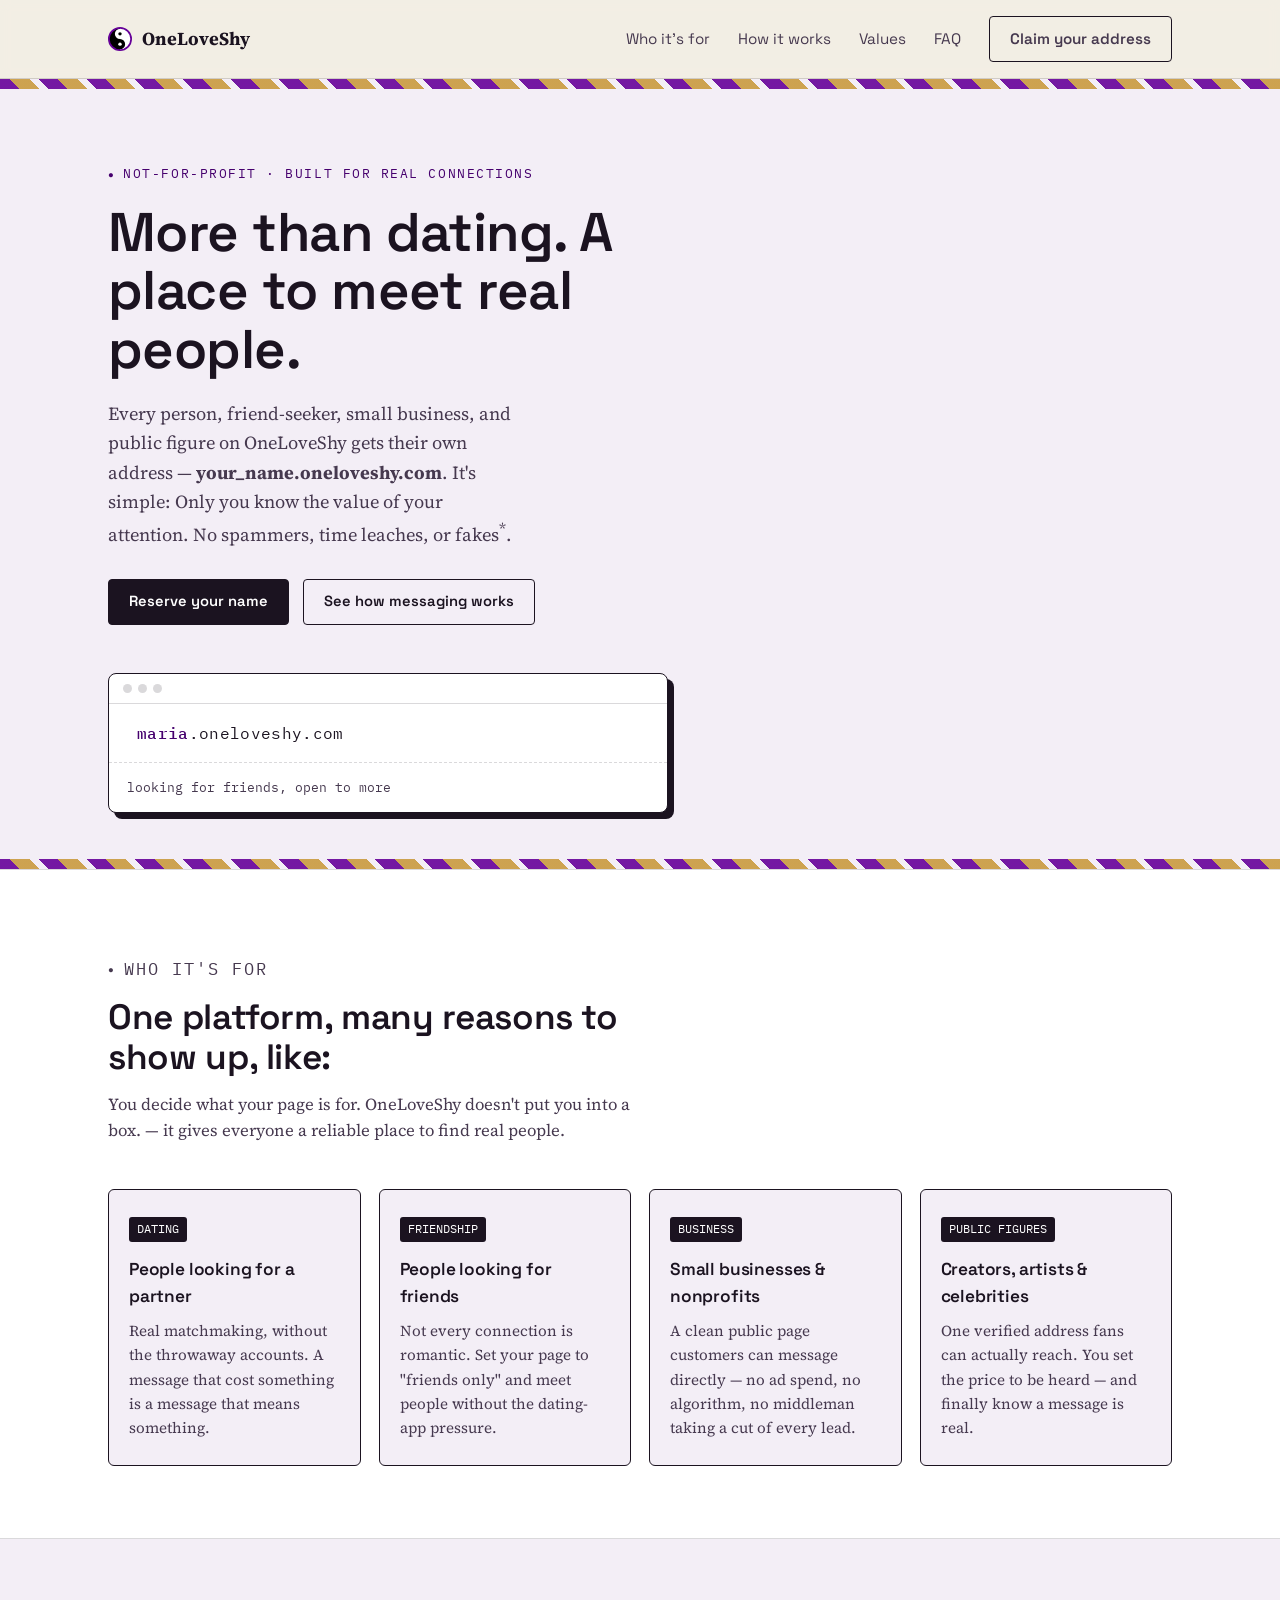
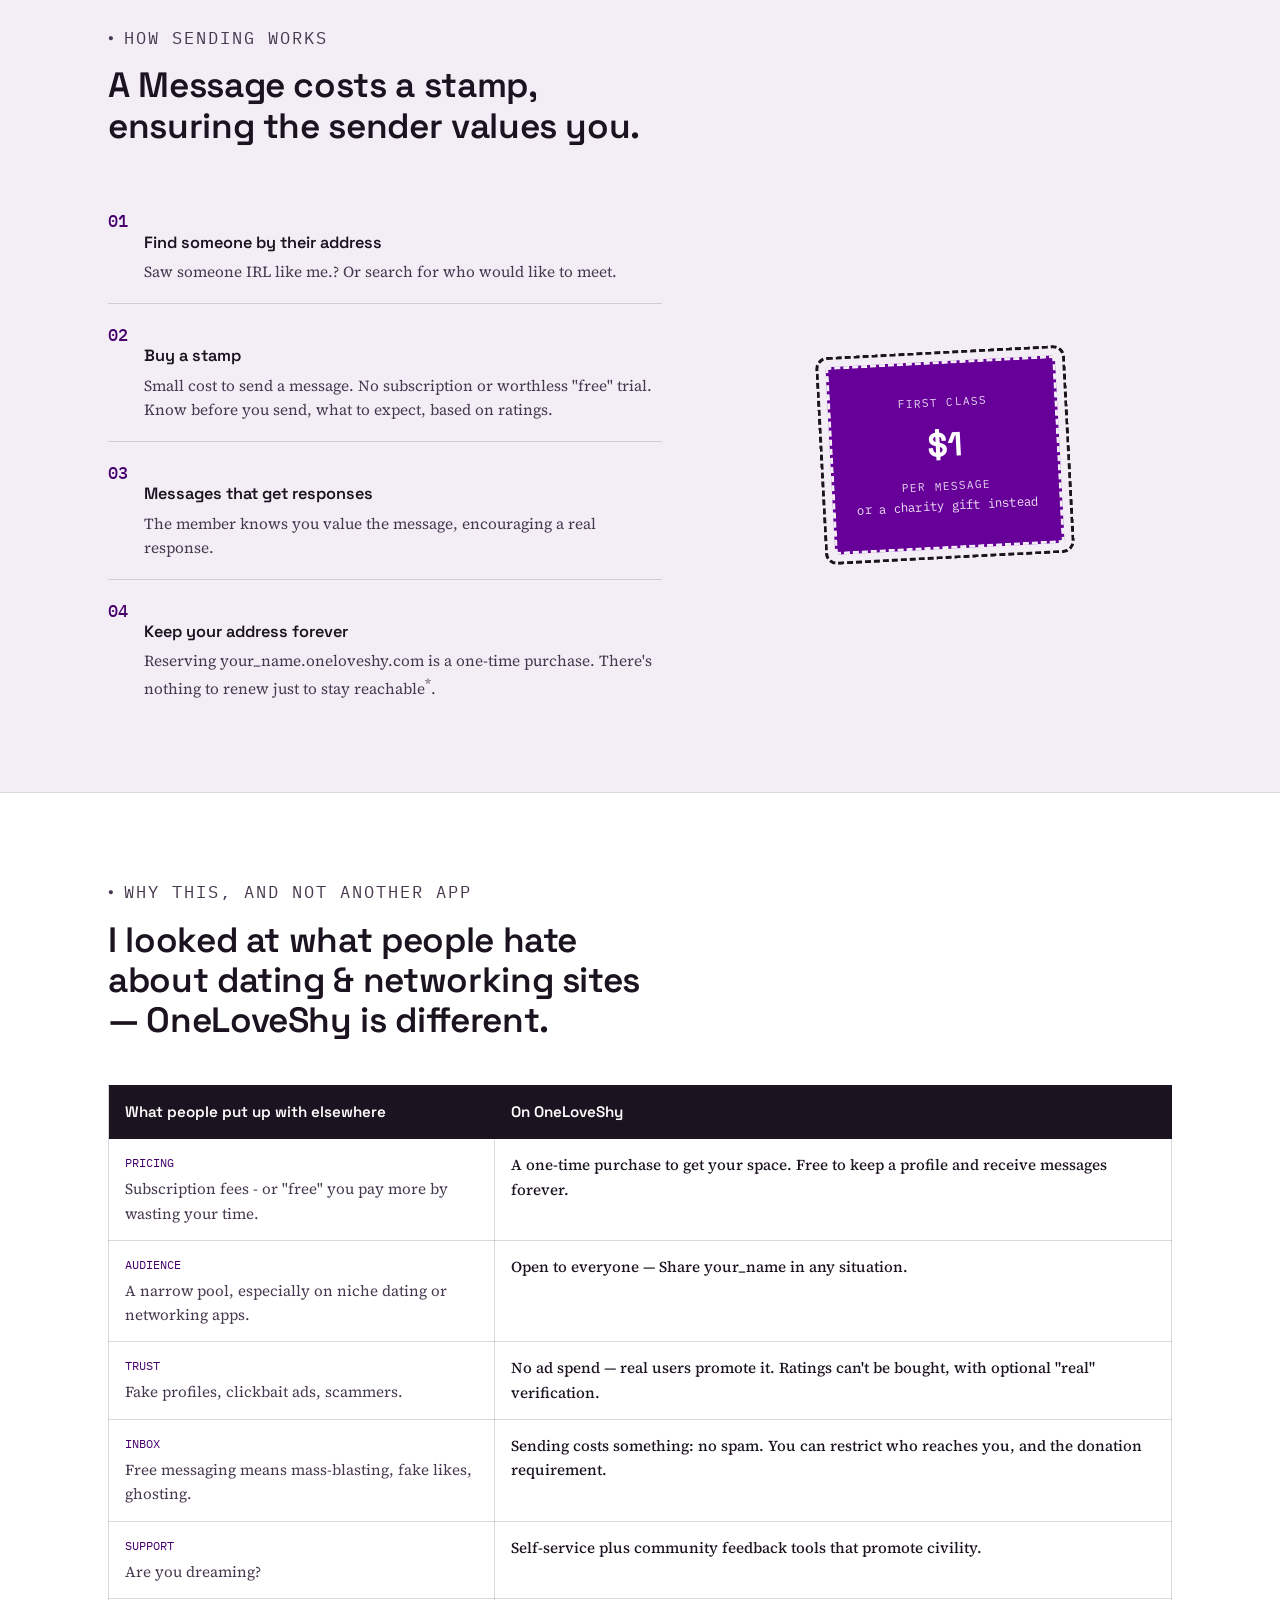
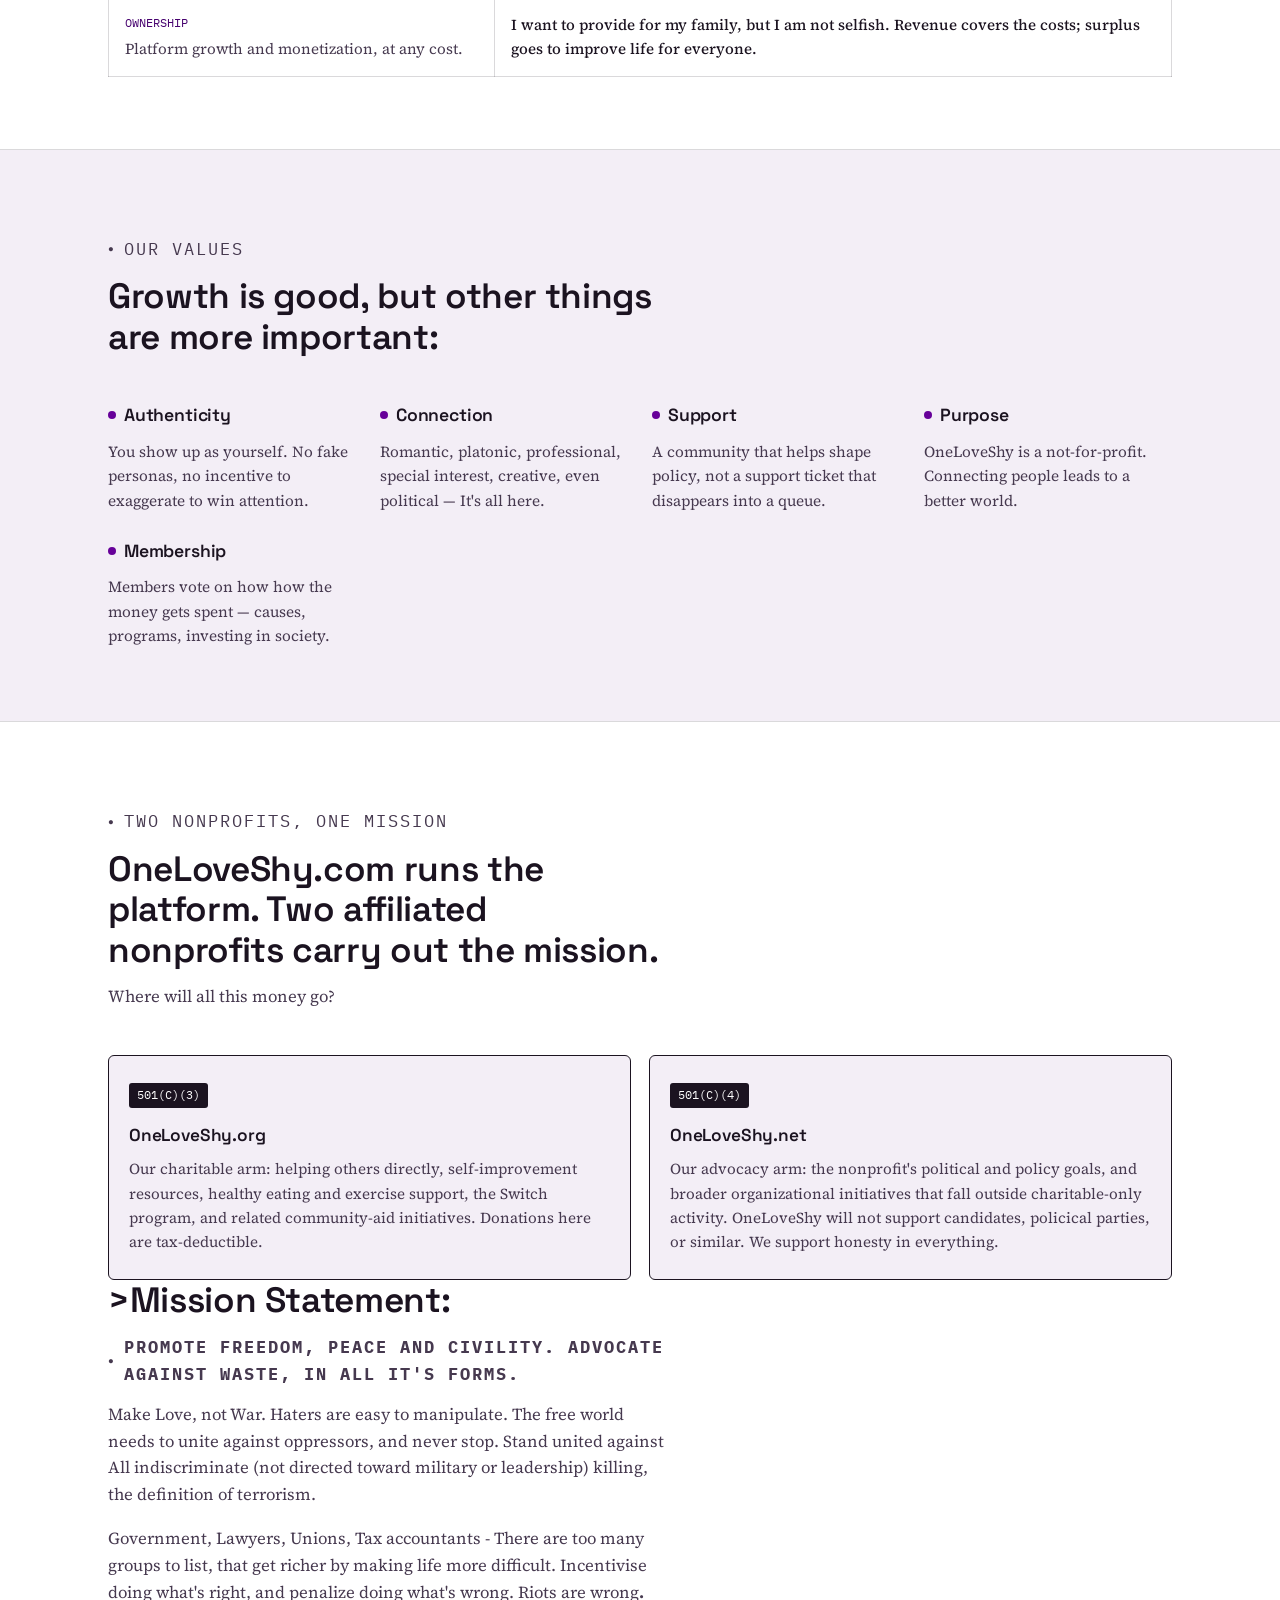
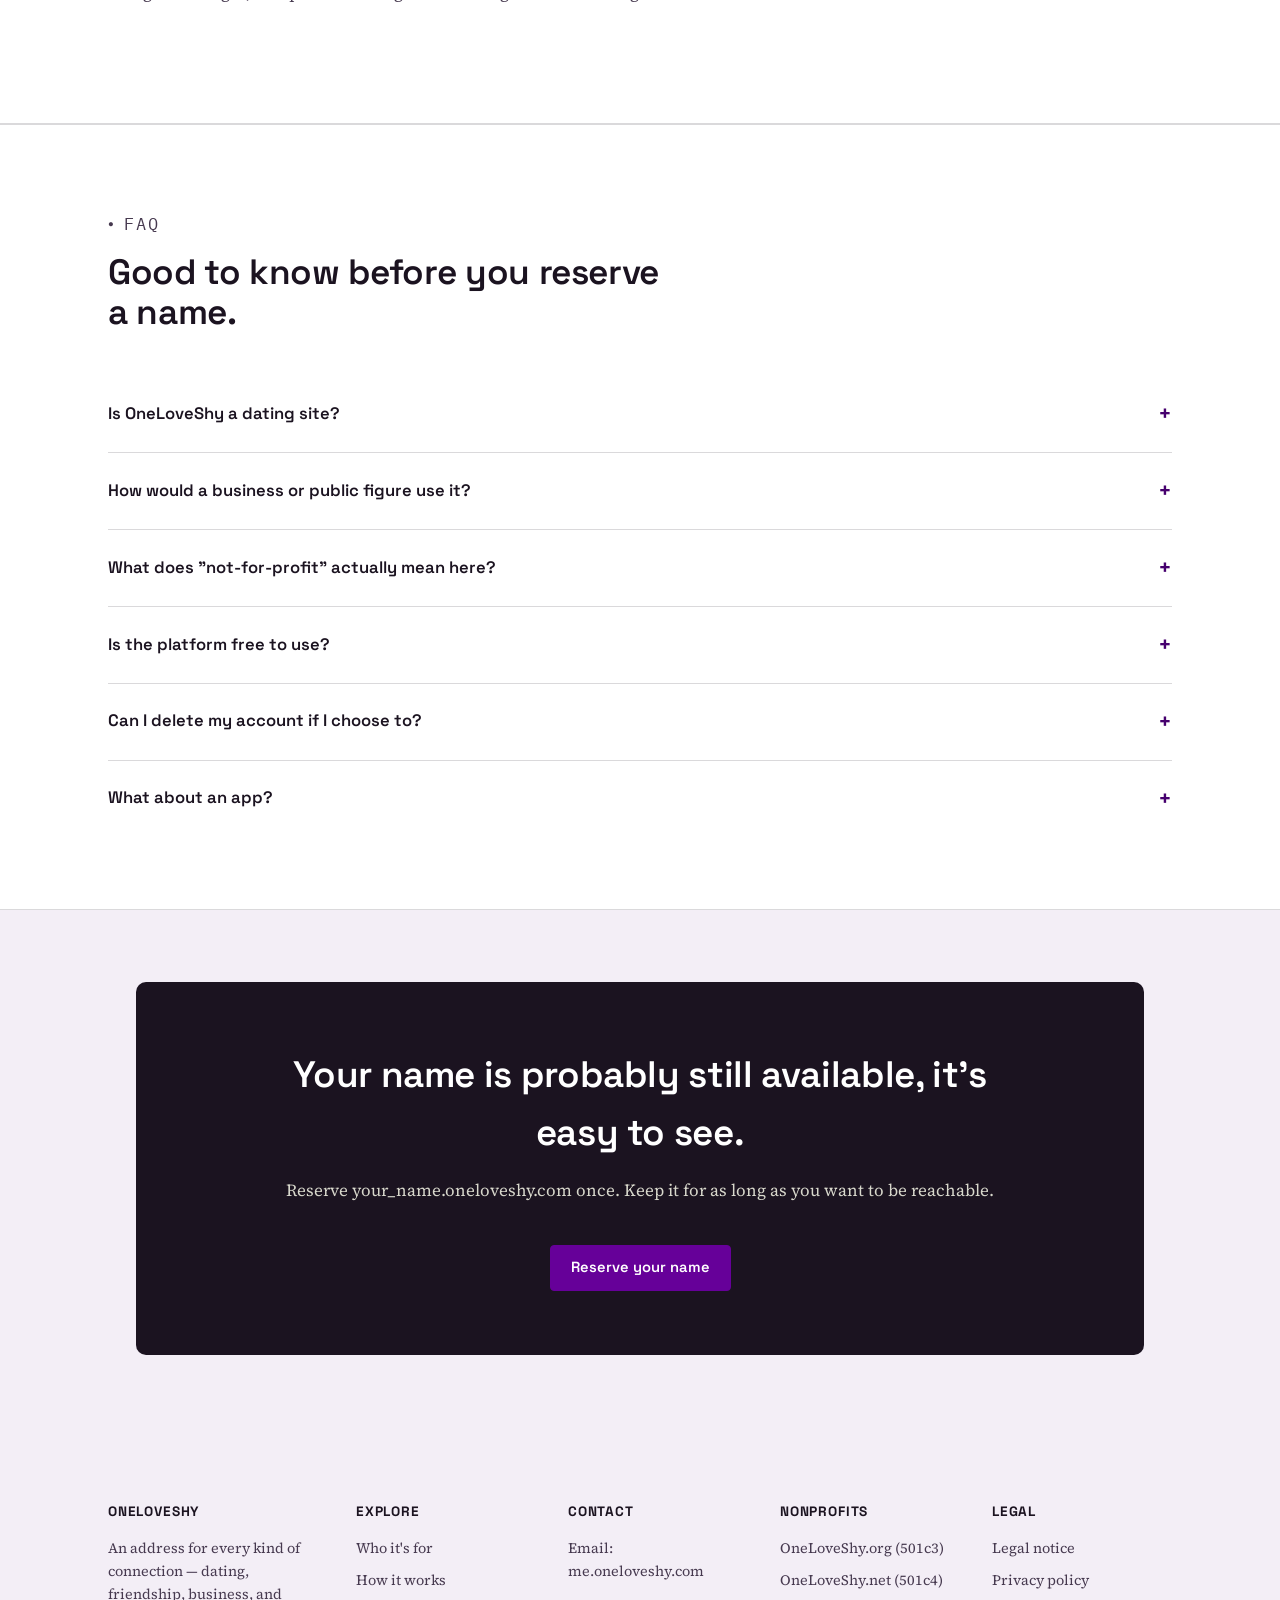
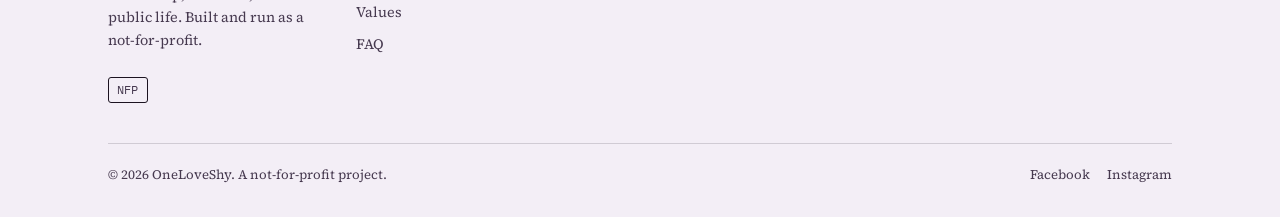
==== index.html @ dc82658c "Revise content for improved clarity and engagement Updated text for clarity and consistency in messa" ====
<!DOCTYPE html>
<html lang="en">

<head>
  <meta charset="UTF-8">
  <title>OneLoveShy — Everyone has an address. Yours is yours.</title>
  <meta name="viewport" content="width=device-width, initial-scale=1">
  <meta name="description"
    content="OneLoveShy gives every person, friend-seeker, small business, and public figure their own address — your_name.oneloveshy.com — and a no-spam, pay-to-message way to be reached. A not-for-profit built for real connection.">
  <link rel="icon" type="image/svg+xml" href="favicon.svg">
  <link rel="preconnect" href="https://fonts.googleapis.com">
  <link rel="preconnect" href="https://fonts.gstatic.com" crossorigin>
  <link
    href="https://fonts.googleapis.com/css2?family=Space+Grotesk:wght@400;500;600;700&family=Source+Serif+4:opsz,wght@8..60,400;8..60,500;8..60,600&family=IBM+Plex+Mono:wght@400;500&display=swap"
    rel="stylesheet">
  <style>
    :root {
      --ink: #1B1320;
      --ink-soft: #46394F;
      --paper: #F3EEF6;
      --paper-deep: #E6DCEF;
      --stamp: #609;
      --stamp-deep: #46006E;
      --seal: #C99A3E;
      --line: rgba(27, 19, 32, 0.16);
      --white: #FFFFFF;
      --radius: 4px;
      --max: 1120px;
    }

    * {
      box-sizing: border-box;
    }

    html {
      scroll-behavior: smooth;
    }

    @media (prefers-reduced-motion: reduce) {
      html {
        scroll-behavior: auto;
      }

      * {
        animation-duration: 0.001ms !important;
        transition-duration: 0.001ms !important;
      }
    }

    body {
      margin: 0;
      background: var(--paper);
      color: var(--ink);
      font-family: 'Source Serif 4', Georgia, serif;
      font-size: 17px;
      line-height: 1.6;
    }

    h1,
    h2,
    h3,
    .display {
      font-family: 'Space Grotesk', Arial, sans-serif;
      font-weight: 600;
      letter-spacing: -0.01em;
      margin: 0;
      color: var(--ink);
    }

    .mono {
      font-family: 'IBM Plex Mono', monospace;
      letter-spacing: 0.02em;
    }

    a {
      color: inherit;
      text-decoration: none;
    }

    .wrap {
      max-width: var(--max);
      margin: 0 auto;
      padding: 0 28px;
    }

    img,
    svg {
      display: block;
      max-width: 100%;
    }

    /* skip link */
    .skip {
      position: absolute;
      left: -999px;
      top: 0;
      background: var(--ink);
      color: var(--white);
      padding: 10px 16px;
      z-index: 200;
    }

    .skip:focus {
      left: 12px;
      top: 12px;
    }

    :focus-visible {
      outline: 3px solid var(--stamp);
      outline-offset: 2px;
    }

    /* ===== HEADER ===== */
    header.site {
      position: sticky;
      top: 0;
      z-index: 100;
      background: rgba(242, 238, 226, 0.92);
      backdrop-filter: blur(6px);
      border-bottom: 1px solid var(--line);
    }

    .nav {
      display: flex;
      align-items: center;
      justify-content: space-between;
      padding: 16px 28px;
    }

    .brand {
      display: flex;
      align-items: center;
      gap: 10px;
    }

    .brand .mark {
      width: 24px;
      height: 24px;
      flex-shrink: 0;
      display: block;
    }

    .brand-name {
      font-size: 1.15rem;
      font-weight: 700;
    }

    nav.links {
      display: flex;
      gap: 28px;
      align-items: center;
    }

    nav.links a {
      font-size: 0.95rem;
      font-family: 'Space Grotesk', sans-serif;
      color: var(--ink-soft);
    }

    nav.links a:hover {
      color: var(--stamp);
    }

    .btn {
      font-family: 'Space Grotesk', sans-serif;
      font-weight: 600;
      font-size: 0.92rem;
      padding: 10px 20px;
      border-radius: var(--radius);
      border: 1.5px solid var(--ink);
      display: inline-block;
      cursor: pointer;
      transition: transform .15s ease, background .15s ease, color .15s ease;
    }

    .btn-primary {
      background: var(--ink);
      color: var(--white);
    }

    .btn-primary:hover {
      background: var(--stamp);
      border-color: var(--stamp);
      transform: translateY(-1px);
    }

    .btn-ghost {
      background: transparent;
      color: var(--ink);
    }

    .btn-ghost:hover {
      background: var(--ink);
      color: var(--white);
    }

    .navtoggle {
      display: none;
      background: none;
      border: none;
      font-size: 1.6rem;
      cursor: pointer;
      color: var(--ink);
    }

    @media (max-width:780px) {
      nav.links {
        position: fixed;
        inset: 64px 0 0 0;
        background: var(--paper);
        flex-direction: column;
        align-items: flex-start;
        padding: 28px;
        transform: translateX(100%);
        transition: transform .25s ease;
        gap: 20px;
        border-top: 1px solid var(--line);
      }

      nav.links.open {
        transform: translateX(0%);
      }

      .navtoggle {
        display: block;
      }
    }

    /* ===== HERO ===== */
    .hero {
      padding: 72px 0 56px;
      position: relative;
      overflow: hidden;
    }

    .stripe {
      position: absolute;
      left: 0;
      right: 0;
      height: 10px;
      background: repeating-linear-gradient(45deg, var(--stamp) 0 14px, var(--seal) 14px 28px, var(--paper) 28px 34px);
      opacity: 0.9;
    }

    .stripe.top {
      top: 0;
    }

    .eyebrow {
      font-family: 'IBM Plex Mono', monospace;
      font-size: 0.8rem;
      text-transform: uppercase;
      letter-spacing: 0.12em;
      color: var(--stamp-deep);
      margin-bottom: 18px;
      display: flex;
      align-items: center;
      gap: 8px;
    }

    .eyebrow::before {
      content: "●";
      font-size: 0.6rem;
    }

    .hero h1 {
      font-size: clamp(2.1rem, 4.6vw, 3.4rem);
      line-height: 1.08;
      max-width: 18ch;
    }

    .hero .lede {
      margin-top: 20px;
      font-size: 1.15rem;
      max-width: 46ch;
      color: var(--ink-soft);
    }

    .hero .cta-row {
      margin-top: 30px;
      display: flex;
      gap: 14px;
      flex-wrap: wrap;
    }

    .address-mock {
      margin-top: 48px;
      background: var(--white);
      border: 1.5px solid var(--ink);
      border-radius: 8px;
      max-width: 560px;
      box-shadow: 6px 6px 0 var(--ink);
    }

    .address-bar-top {
      display: flex;
      gap: 6px;
      padding: 10px 14px;
      border-bottom: 1px solid var(--line);
    }

    .address-bar-top span {
      width: 9px;
      height: 9px;
      border-radius: 50%;
      background: var(--line);
    }

    .address-bar {
      display: flex;
      align-items: center;
      gap: 10px;
      padding: 16px 18px;
    }

    .address-bar .lock {
      color: var(--ink-soft);
      font-size: 0.9rem;
    }

    #address-text {
      font-family: 'IBM Plex Mono', monospace;
      font-size: 1.02rem;
      color: var(--ink);
    }

    #address-text .who {
      color: var(--stamp-deep);
      font-weight: 500;
    }

    .address-tag {
      padding: 14px 18px;
      border-top: 1px dashed var(--line);
      font-family: 'IBM Plex Mono', monospace;
      font-size: 0.82rem;
      color: var(--ink-soft);
    }

    /* ===== SECTION shells ===== */
    section {
      padding: 72px 0;
    }

    .section-head {
      max-width: 62ch;
      margin-bottom: 44px;
    }

    .section-head .eyebrow {
      margin-bottom: 14px;
    }

    .section-head h2 {
      font-size: clamp(1.6rem, 3vw, 2.2rem);
      line-height: 1.15;
    }

    .section-head p {
      margin-top: 14px;
      color: var(--ink-soft);
      font-size: 1.05rem;
    }

    .alt {
      background: var(--white);
      border-top: 1px solid var(--line);
      border-bottom: 1px solid var(--line);
    }

    /* ===== AUDIENCE CARDS ===== */
    .audience-grid {
      display: grid;
      grid-template-columns: repeat(4, 1fr);
      gap: 18px;
    }

    @media (max-width:980px) {
      .audience-grid {
        grid-template-columns: repeat(2, 1fr);
      }
    }

    @media (max-width:560px) {
      .audience-grid {
        grid-template-columns: 1fr;
      }
    }

    .acard {
      background: var(--paper);
      border: 1.5px solid var(--ink);
      border-radius: 6px;
      padding: 24px 20px;
      position: relative;
    }

    .acard .tag {
      font-family: 'IBM Plex Mono', monospace;
      font-size: 0.72rem;
      text-transform: uppercase;
      color: var(--white);
      background: var(--ink);
      display: inline-block;
      padding: 3px 8px;
      border-radius: 3px;
      margin-bottom: 14px;
    }

    .acard h3 {
      font-size: 1.08rem;
      margin-bottom: 8px;
    }

    .acard p {
      font-size: 0.95rem;
      color: var(--ink-soft);
      margin: 0;
    }

    /* ===== HOW IT WORKS / STAMP ===== */
    .how-grid {
      display: grid;
      grid-template-columns: 1.1fr 0.9fr;
      gap: 56px;
      align-items: center;
    }

    @media (max-width:880px) {
      .how-grid {
        grid-template-columns: 1fr;
      }
    }

    .steps {
      list-style: none;
      margin: 0;
      padding: 0;
    }

    .steps li {
      display: flex;
      gap: 16px;
      padding: 18px 0;
      border-top: 1px solid var(--line);
    }

    .steps li:first-child {
      border-top: none;
    }

    .steps .num {
      font-family: 'IBM Plex Mono', monospace;
      color: var(--stamp-deep);
      font-weight: 500;
      flex-shrink: 0;
      width: 2ch;
    }

    .steps h4 {
      font-family: 'Space Grotesk', sans-serif;
      font-weight: 600;
      font-size: 1.02rem;
      margin-bottom: 4px;
    }

    .steps p {
      margin: 0;
      color: var(--ink-soft);
      font-size: 0.96rem;
    }

    .stamp-display {
      display: flex;
      justify-content: center;
    }

    .stamp {
      width: 230px;
      padding: 30px 18px;
      background: var(--stamp);
      color: var(--white);
      text-align: center;
      border: 3px dashed var(--paper);
      outline: 3px dashed var(--ink);
      outline-offset: 7px;
      border-radius: 2px;
      transform: rotate(-3deg);
    }

    .stamp .small {
      font-family: 'IBM Plex Mono', monospace;
      font-size: 0.7rem;
      letter-spacing: 0.1em;
      text-transform: uppercase;
      opacity: 0.85;
    }

    .stamp .price {
      font-family: 'Space Grotesk', sans-serif;
      font-size: 2.1rem;
      font-weight: 700;
      margin: 6px 0;
    }

    .stamp .note {
      font-size: 0.78rem;
      opacity: 0.9;
    }

    /* ===== COMPARISON TABLE ===== */
    table.compare {
      width: 100%;
      border-collapse: collapse;
      margin-top: 8px;
      font-size: 0.95rem;
    }

    table.compare th,
    table.compare td {
      border: 1px solid var(--line);
      padding: 14px 16px;
      text-align: left;
      vertical-align: top;
    }

    table.compare thead th {
      font-family: 'Space Grotesk', sans-serif;
      background: var(--ink);
      color: var(--white);
      font-weight: 600;
    }

    table.compare td.them {
      color: var(--ink-soft);
    }

    table.compare td.us {
      background: var(--white);
      font-weight: 500;
    }

    table.compare .label {
      font-family: 'IBM Plex Mono', monospace;
      font-size: 0.78rem;
      text-transform: uppercase;
      color: var(--stamp-deep);
      display: block;
      margin-bottom: 4px;
    }

    @media (max-width:700px) {

      table.compare,
      table.compare tbody,
      table.compare tr,
      table.compare td {
        display: block;
        width: 100%;
      }

      table.compare thead {
        display: none;
      }

      table.compare tr {
        border: 1.5px solid var(--ink);
        margin-bottom: 14px;
        border-radius: 6px;
        overflow: hidden;
      }

      table.compare td {
        border: none;
        border-bottom: 1px solid var(--line);
      }
    }

    /* ===== VALUES ===== */
    .values-grid {
      display: grid;
      grid-template-columns: repeat(auto-fit, minmax(220px, 1fr));
      gap: 24px;
    }

    @media (max-width:560px) {
      .values-grid {
        grid-template-columns: 1fr;
      }
    }

    .vcard h3 {
      font-size: 1.1rem;
      margin-bottom: 10px;
      display: flex;
      align-items: center;
      gap: 8px;
    }

    .vcard .dot {
      width: 8px;
      height: 8px;
      background: var(--stamp);
      border-radius: 50%;
      flex-shrink: 0;
    }

    .vcard p {
      color: var(--ink-soft);
      font-size: 0.96rem;
      margin: 0;
    }

    /* ===== FAQ ===== */
    .faq-item {
      border-top: 1px solid var(--line);
      padding: 20px 0;
    }

    .faq-item:first-of-type {
      border-top: none;
    }

    .faq-item summary {
      cursor: pointer;
      font-family: 'Space Grotesk', sans-serif;
      font-weight: 600;
      font-size: 1.04rem;
      list-style: none;
      display: flex;
      justify-content: space-between;
      align-items: center;
    }

    .faq-item summary::-webkit-details-marker {
      display: none;
    }

    .faq-item summary::after {
      content: "+";
      font-size: 1.4rem;
      color: var(--stamp-deep);
      font-family: 'Space Grotesk', sans-serif;
    }

    .faq-item[open] summary::after {
      content: "–";
    }

    .faq-item p {
      margin-top: 14px;
      color: var(--ink-soft);
    }

    /* ===== FINAL CTA ===== */
    .final-cta {
      text-align: center;
      padding: 64px 28px;
      background: var(--ink);
      color: var(--white);
      border-radius: 10px;
      margin: 0 28px;
    }

    .final-cta h2 {
      color: var(--white);
      font-size: clamp(1.6rem, 3.4vw, 2.3rem);
      max-width: 30ch;
      margin: 0 auto;
    }

    .final-cta p {
      color: #D8D8CC;
      margin-top: 14px;
    }

    .final-cta .btn-primary {
      background: var(--stamp);
      border-color: var(--stamp);
      margin-top: 24px;
    }

    .final-cta .btn-primary:hover {
      background: var(--seal);
      border-color: var(--seal);
    }

    /* ===== FOOTER ===== */
    footer {
      padding: 56px 0 32px;
      font-size: 0.9rem;
      color: var(--ink-soft);
    }

    .foot-grid {
      display: grid;
      grid-template-columns: 1.2fr 1fr 1fr 1fr 1fr;
      gap: 32px;
    }

    @media (max-width:980px) {
      .foot-grid {
        grid-template-columns: 1fr 1fr 1fr;
      }
    }

    @media (max-width:780px) {
      .foot-grid {
        grid-template-columns: 1fr 1fr;
      }
    }

    @media (max-width:480px) {
      .foot-grid {
        grid-template-columns: 1fr;
      }
    }

    footer h4 {
      font-family: 'Space Grotesk', sans-serif;
      font-size: 0.85rem;
      text-transform: uppercase;
      letter-spacing: 0.06em;
      color: var(--ink);
      margin-bottom: 14px;
    }

    footer ul {
      list-style: none;
      padding: 0;
      margin: 0;
      display: flex;
      flex-direction: column;
      gap: 9px;
    }

    footer a:hover {
      color: var(--stamp-deep);
    }

    .nfp-badge {
      display: inline-block;
      margin-top: 10px;
      font-family: 'IBM Plex Mono', monospace;
      font-size: 0.72rem;
      border: 1px solid var(--ink);
      padding: 3px 8px;
      border-radius: 3px;
    }

    .foot-bottom {
      margin-top: 40px;
      padding-top: 20px;
      border-top: 1px solid var(--line);
      display: flex;
      justify-content: space-between;
      flex-wrap: wrap;
      gap: 10px;
      font-size: 0.82rem;
    }
  </style>
</head>

<body>
  <a href="#main" class="skip">Skip to main content</a>

  <header class="site">
    <div class="nav wrap">
      <div class="brand">
        <svg class="mark" xmlns="http://www.w3.org/2000/svg" viewBox="0 0 14 14">
          <circle cx="7" cy="7" r="6.5" fill="black" />
          <path d="M7,13.5 A6.5,6.5 0 0 0 7,0.5 m0,0.5 A3,3 0 0 0 7,7 A3,3 0 0 1 7,13 Z" fill="white" />
          <circle cx="7" cy="10" r="1" fill="white" />
          <circle cx="7" cy="4" r="1" fill="black" />
          <circle xmlns="http://www.w3.org/2000/svg" cx="7" cy="7" r="6.5" fill="none" stroke="#609" stroke-width="1" />
        </svg>
        <span class="brand-name">OneLoveShy</span>
      </div>
      <button class="navtoggle" id="navToggle" aria-label="Toggle menu" aria-expanded="false">☰</button>
      <nav class="links" id="navLinks">
        <a href="#who">Who it's for</a>
        <a href="#how">How it works</a>
        <a href="#values">Values</a>
        <a href="#faq">FAQ</a>
        <a class="btn btn-ghost" href="#join">Claim your address</a>
      </nav>
    </div>
  </header>

  <main id="main">

    <!-- HERO -->
    <section class="hero">
      <div class="stripe top" aria-hidden="true"></div>
      <div class="wrap">
        <p class="eyebrow">Not-for-profit · built for real connections</p>
        <h1>More than dating. A place to meet real people.</h1>
        <p class="lede">Every person, friend-seeker, small business, and public figure on OneLoveShy gets their own
          address — <strong>your_name.oneloveshy.com</strong>. It's simple: Only you know the value of your attention. No spammers, 
          time leaches, or fakes<sup>*</sup>.</p>
        <div class="cta-row">
          <a href="#join" class="btn btn-primary">Reserve your name</a>
          <a href="#how" class="btn btn-ghost">See how messaging works</a>
        </div>

        <div class="address-mock" role="group" aria-label="Example profile address">
          <div class="address-bar-top" aria-hidden="true"><span></span><span></span><span></span></div>
          <div class="address-bar">
            <span class="lock" aria-hidden="true"></span>
            <span id="address-text" class="mono"><span class="who">maria</span>.oneloveshy.com</span>
          </div>
          <div class="address-tag" id="address-tag">looking for friends, open to more</div>
        </div>
      </div>
      <div class="stripe" style="bottom:0;" aria-hidden="true"></div>
    </section>

    <!-- WHO IT'S FOR -->
    <section id="who" class="alt">
      <div class="wrap">
        <div class="section-head">
          <p class="eyebrow">Who it's for</p>
          <h2>One platform, many reasons to show up, like:</h2>
          <p>You decide what your page is for. OneLoveShy doesn't put you into a box. — it gives everyone a reliable place to find real people.</p>
        </div>
        <div class="audience-grid">
          <div class="acard">
            <span class="tag">Dating</span>
            <h3>People looking for a partner</h3>
            <p>Real matchmaking, without the throwaway accounts. A message that cost something is a message that means
              something.</p>
          </div>
         <div class="acard">
            <span class="tag">Friendship</span>
            <h3>People looking for friends</h3>
            <p>Not every connection is romantic. Set your page to "friends only" and meet people without the dating-app
              pressure.</p>
          </div>
          <div class="acard">
            <span class="tag">Business</span>
            <h3>Small businesses &amp; nonprofits</h3>
            <p>A clean public page customers can message directly — no ad spend, no algorithm, no middleman taking a cut
              of every lead.</p>
          </div>
          <div class="acard">
            <span class="tag">Public figures</span>
            <h3>Creators, artists &amp; celebrities</h3>
            <p>One verified address fans can actually reach. You set the price to be heard — and finally know a message
              is real.</p>
          </div>
        </div>
      </div>
    </section>

    <!-- HOW IT WORKS -->
    <section id="how">
      <div class="wrap">
        <div class="section-head">
          <p class="eyebrow">How sending works</p>
          <h2>A Message costs a stamp, ensuring the sender values you.</h2>
        </div>
        <div class="how-grid">
          <ol class="steps">
            <li>
              <span class="num mono">01</span>
              <div>
                <h4>Find someone by their address</h4>
                <p>Saw someone IRL like me.? Or search for who would like to meet.</p>
              </div>
            </li>
            <li>
              <span class="num mono">02</span>
              <div>
                <h4>Buy a stamp</h4>
                <p>Small cost to send a message. No subscription or worthless "free" trial. Know before you send, what to expect, based on ratings.</p>
              </div>
            </li>
            <li>
              <span class="num mono">03</span>
              <div>
                <h4>Messages that get responses</h4>
                <p>The member knows you value the message, encouraging a real response.</p>
              </div>
            </li>
            <li>
              <span class="num mono">04</span>
              <div>
                <h4>Keep your address forever</h4>
                <p>Reserving your_name.oneloveshy.com is a one-time purchase. There's nothing to renew just to stay
                  reachable<sup>*</sup>.</p>
              </div>
            </li>
          </ol>
          <div class="stamp-display">
            <div class="stamp">
              <div class="small">First class</div>
              <div class="price">$1</div>
              <div class="small">per message</div>
              <div class="note mono">or a charity gift instead</div>
            </div>
          </div>
        </div>
      </div>
    </section>

    <!-- COMPARISON -->
    <section class="alt">
      <div class="wrap">
        <div class="section-head">
          <p class="eyebrow">Why this, and not another app</p>
          <h2>I looked at what people hate about dating &amp; networking sites — OneLoveShy is different.</h2>
        </div>
        <table class="compare">
          <thead>
            <tr>
              <th>What people put up with elsewhere</th>
              <th>On OneLoveShy</th>
            </tr>
          </thead>
          <tbody>
            <tr>
              <td class="them"><span class="label">Pricing</span>Subscription fees - or "free" you pay more by wasting your time.</td>
              <td class="us">A one-time purchase to get your space. Free to keep a profile and receive messages
                forever.</td>
            </tr>
            <tr>
              <td class="them"><span class="label">Audience</span>A narrow pool, especially on niche dating or
                networking apps.</td>
              <td class="us">Open to everyone — Share your_name in any situation.</td>
            </tr>
            <tr>
              <td class="them"><span class="label">Trust</span>Fake profiles, clickbait ads, scammers.
              </td>
              <td class="us">No ad spend — real users promote it. Ratings can't be bought, with optional "real"
                verification.</td>
            </tr>
            <tr>
              <td class="them"><span class="label">Inbox</span>Free messaging means mass-blasting, fake likes, ghosting.
              </td>
              <td class="us">Sending costs something: no spam. You can restrict who reaches you, and the donation requirement.</td>
            </tr>
            <tr>
              <td class="them"><span class="label">Support</span>Are you dreaming?</td>
              <td class="us">Self-service plus community feedback tools that promote civility.
              </td>
            </tr>
            <tr>
              <td class="them"><span class="label">Ownership</span>Platform growth and monetization, at any cost.</td>
              <td class="us">I want to provide for my family, but I am not selfish. Revenue covers the costs; surplus goes to improve life for everyone.</td>
            </tr>
          </tbody>
        </table>
      </div>
    </section>

    <!-- VALUES -->
    <section id="values">
      <div class="wrap">
        <div class="section-head">
          <p class="eyebrow">Our values</p>
          <h2>Growth is good, but other things are more important:</h2>
        </div>
        <div class="values-grid">
          <div class="vcard">
            <h3><span class="dot"></span>Authenticity</h3>
            <p>You show up as yourself. No fake personas, no incentive to exaggerate to win attention.</p>
          </div>
          <div class="vcard">
            <h3><span class="dot"></span>Connection</h3>
            <p>Romantic, platonic, professional, special interest, creative, even political — It's all here.</p>
          </div>
          <div class="vcard">
            <h3><span class="dot"></span>Support</h3>
            <p>A community that helps shape policy, not a support ticket that disappears into a queue.</p>
          </div>
          <div class="vcard">
            <h3><span class="dot"></span>Purpose</h3>
            <p>OneLoveShy is a not-for-profit. Connecting people leads to a better world.</p>
          </div>
          <div class="vcard">
            <h3><span class="dot"></span>Membership</h3>
            <p>Members vote on how how the money gets spent — causes, programs, investing in society.</p>
          </div>
        </div>
      </div>
    </section>

    <!-- TWO NONPROFITS -->
    <section class="alt">
      <div class="wrap">
        <div class="section-head">
          <p class="eyebrow">Two nonprofits, one mission</p>
          <h2>OneLoveShy.com runs the platform. Two affiliated nonprofits carry out the mission.</h2>
          <p>Where will all this money go?</p>
        </div>
        <div class="audience-grid" style="grid-template-columns:repeat(2,1fr);">
          <div class="acard">
            <span class="tag">501(c)(3)</span>
            <h3><a href="https://oneloveshy.org" target="_blank" rel="noopener">OneLoveShy.org</a></h3>
            <p>Our charitable arm: helping others directly, self-improvement resources, healthy eating and exercise
              support, the Switch program, and related community-aid initiatives. Donations here are tax-deductible.</p>
          </div>
          <div class="acard">
            <span class="tag">501(c)(4)</span>
            <h3><a href="https://oneloveshy.net" target="_blank" rel="noopener">OneLoveShy.net</a></h3>
            <p>Our advocacy arm: the nonprofit's political and policy goals, and broader organizational initiatives that
              fall outside charitable-only activity. OneLoveShy will not support candidates, policical parties, or similar.
              We support honesty in everything.</p>
          </div>
        </div>
        <div class="section-head">
          <h2>>Mission Statement:</h2>
          <p class="eyebrow"><b>Promote freedom, peace and civility. Advocate against waste, in all it's forms.</b></p>
          <p>Make Love, not War. Haters are easy to manipulate. The free world needs to unite against oppressors, and never stop.
            Stand united against All indiscriminate (not directed toward military or leadership) killing, the definition of terrorism.</p>
          <p>Government, Lawyers, Unions, Tax accountants - There are too many groups to list, that get richer by making life more difficult.
          Incentivise doing what's right, and penalize doing what's wrong. Riots are wrong<b>.</b></p>
        </div>
      </div>
    </section>


    <!-- FAQ -->
    <section id="faq" class="alt">
      <div class="wrap">
        <div class="section-head">
          <p class="eyebrow">FAQ</p>
          <h2>Good to know before you reserve a name.</h2>
        </div>

        <details class="faq-item">
          <summary>Is OneLoveShy a dating site?</summary>
          <p>No, but trying (and being very dissappointed with) a dating site is what sparked the idea.</p>
        </details>
        <details class="faq-item">
          <summary>How would a business or public figure use it?</summary>
          <p>Get a clean public page with easy-to-remember address — then promote how you want. Trust-meter for every member, because trust is key.
            Even the super-busy can give a little time for someone who has donated to their favorite charity, filtering serious messages from noise.</p>
        </details>
        <details class="faq-item">
          <summary>What does "not-for-profit" actually mean here?</summary>
          <p>OneLoveShy isn't built to maximize returns for owners or investors. Message fees and name reservations
            cover costs; anything left over goes back into the community and the mission.</p>
        </details>
        <details class="faq-item">
          <summary>Is the platform free to use?</summary>
          <p>Browsing is — Joining by reserving your_name is a one time fee, allowing peop a profile and receiving messages is free. Reserving your specific name
            (your_name.oneloveshy.com) is a one-time purchase, and senders pay a small stamp fee to message you.</p>
        </details>
        <details class="faq-item">
          <summary>Can I delete my account if I choose to?</summary>
          <p>Yes, you have control over how you can be found and messaged.</p>
        </details>
        <details class="faq-item">
          <summary>What about an app?</summary>
          <p>No - You have too many.</p>
        </details>
      </div>
    </section>

    <!-- FINAL CTA -->
    <section id="join">
      <div class="wrap">
        <div class="final-cta">
          <h2>Your name is probably still available, it's easy to see.</h2>
          <p>Reserve your_name.oneloveshy.com once. Keep it for as long as you want to be reachable.</p>
          <a href="#" class="btn btn-primary">Reserve your name</a>
        </div>
      </div>
    </section>

  </main>

  <footer>
    <div class="wrap">
      <div class="foot-grid">
        <div>
          <h4>OneLoveShy</h4>
          <p>An address for every kind of connection — dating, friendship, business, and public life. Built and run as a
            not-for-profit.</p>
          <span class="nfp-badge mono">NFP</span>
        </div>
        <div>
          <h4>Explore</h4>
          <ul>
            <li><a href="#who">Who it's for</a></li>
            <li><a href="#how">How it works</a></li>
            <li><a href="#values">Values</a></li>
            <li><a href="#faq">FAQ</a></li>
          </ul>
        </div>
        <div>
          <h4>Contact</h4>
          <ul>
            <li>Email: me.oneloveshy.com</li>

          </ul>
        </div>
        <div>
          <h4>Nonprofits</h4>
          <ul>
            <li><a href="https://oneloveshy.org" target="_blank" rel="noopener">OneLoveShy.org (501c3)</a></li>
            <li><a href="https://oneloveshy.net" target="_blank" rel="noopener">OneLoveShy.net (501c4)</a></li>
          </ul>
        </div>
        <div>
          <h4>Legal</h4>
          <ul>
            <li><a href="/legal-notice">Legal notice</a></li>
            <li><a href="/privacy">Privacy policy</a></li>
          </ul>
        </div>
      </div>
      <div class="foot-bottom">
        <span>© 2026 OneLoveShy. A not-for-profit project.</span>
        <span>
          <a href="https://www.facebook.com/" style="margin-right:14px;">Facebook</a>
          <a href="https://www.instagram.com/">Instagram</a>
        </span>
      </div>
    </div>
  </footer>

  <script>
    // mobile nav
    const toggle = document.getElementById('navToggle');
    const links = document.getElementById('navLinks');
    toggle.addEventListener('click', () => {
      const open = links.classList.toggle('open');
      toggle.setAttribute('aria-expanded', open);
    });
    links.querySelectorAll('a').forEach(a => a.addEventListener('click', () => {
      links.classList.remove('open');
      toggle.setAttribute('aria-expanded', 'false');
    }));

    // hero address rotator
    const examples = [
      { who: 'maria', tag: 'looking for friends, open to more' },
      { who: 'thecafedowntown', tag: 'local business · verified' },
      { who: 'djkayverified', tag: 'public figure · fan messages welcome' },
      { who: 'samuel', tag: 'dating · serious connections only' }
    ];
    let i = 0;
    const reduceMotion = window.matchMedia('(prefers-reduced-motion: reduce)').matches;
    if (!reduceMotion) {
      setInterval(() => {
        i = (i + 1) % examples.length;
        const el = document.getElementById('address-text');
        const tag = document.getElementById('address-tag');
        el.innerHTML = '<span class="who">' + examples[i].who + '</span>.oneloveshy.com';
        tag.textContent = examples[i].tag;
      }, 3200);
    }
  </script>
</body>

</html>
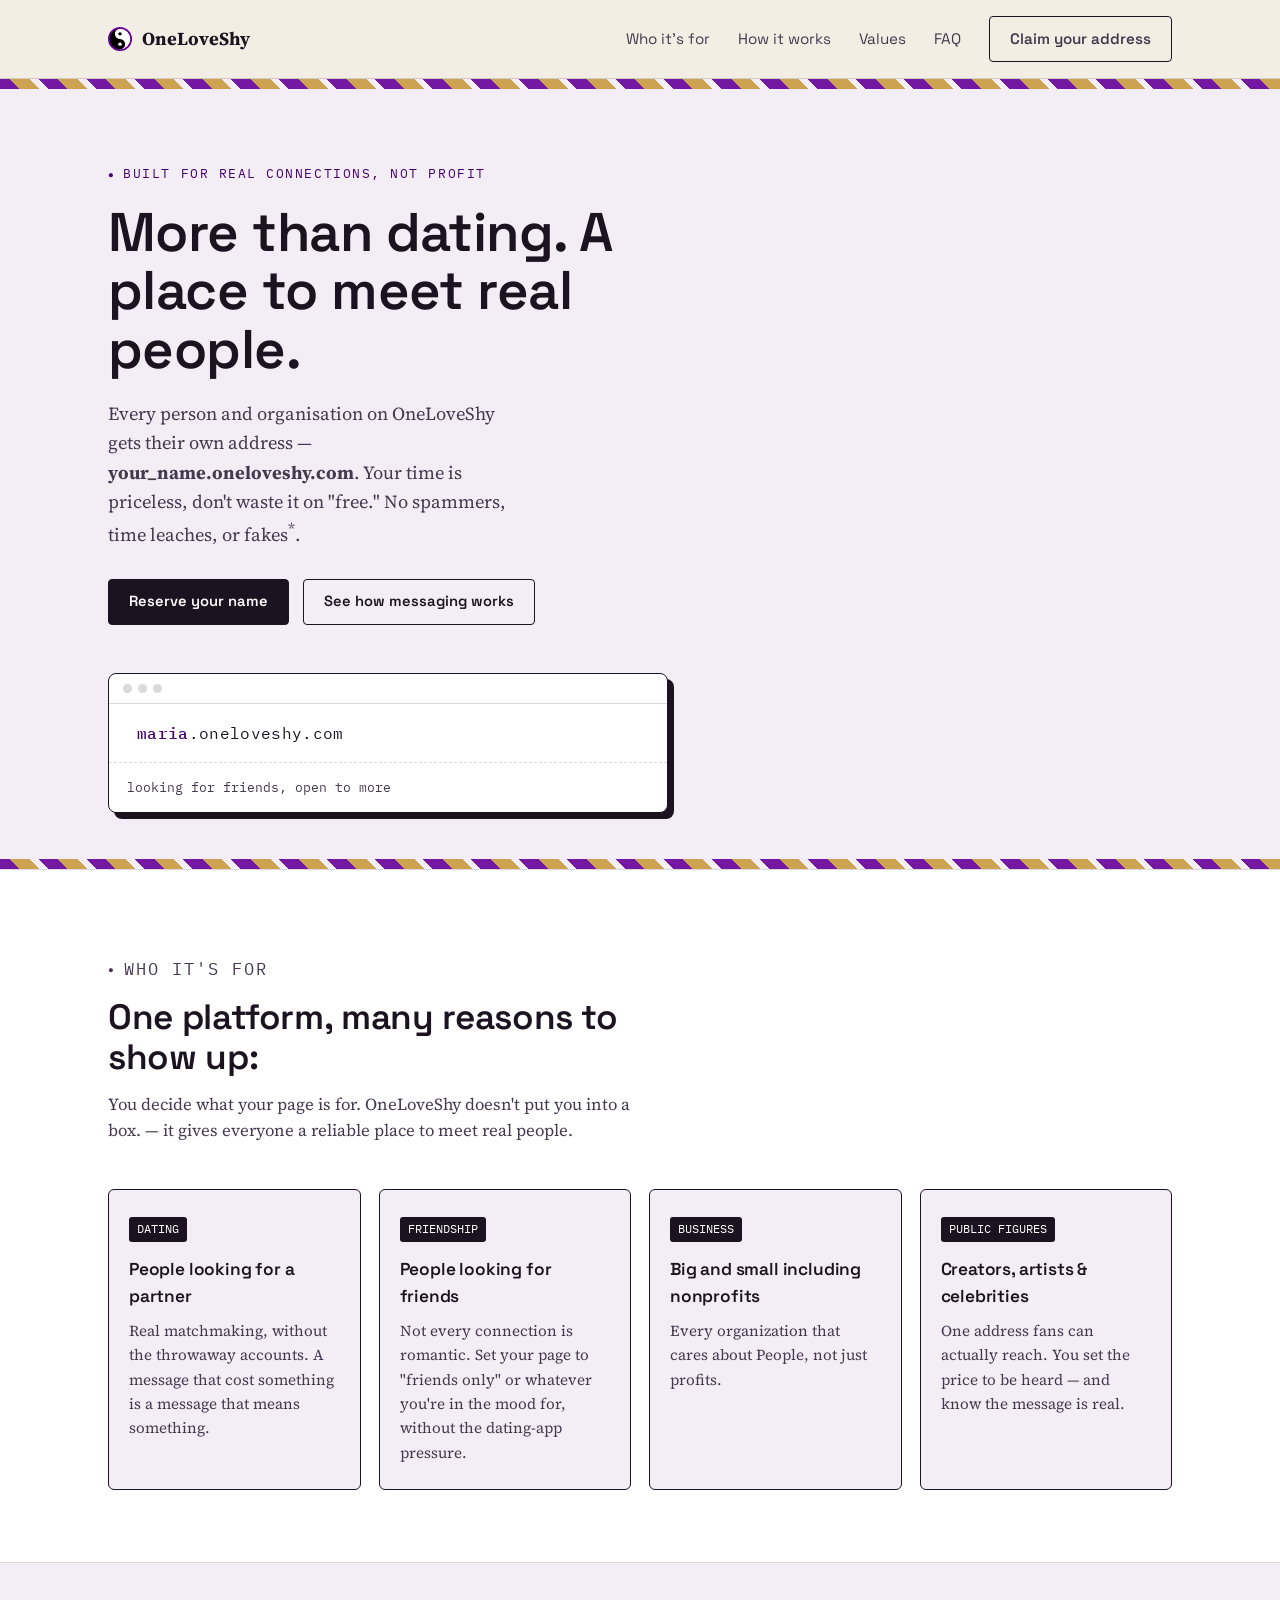
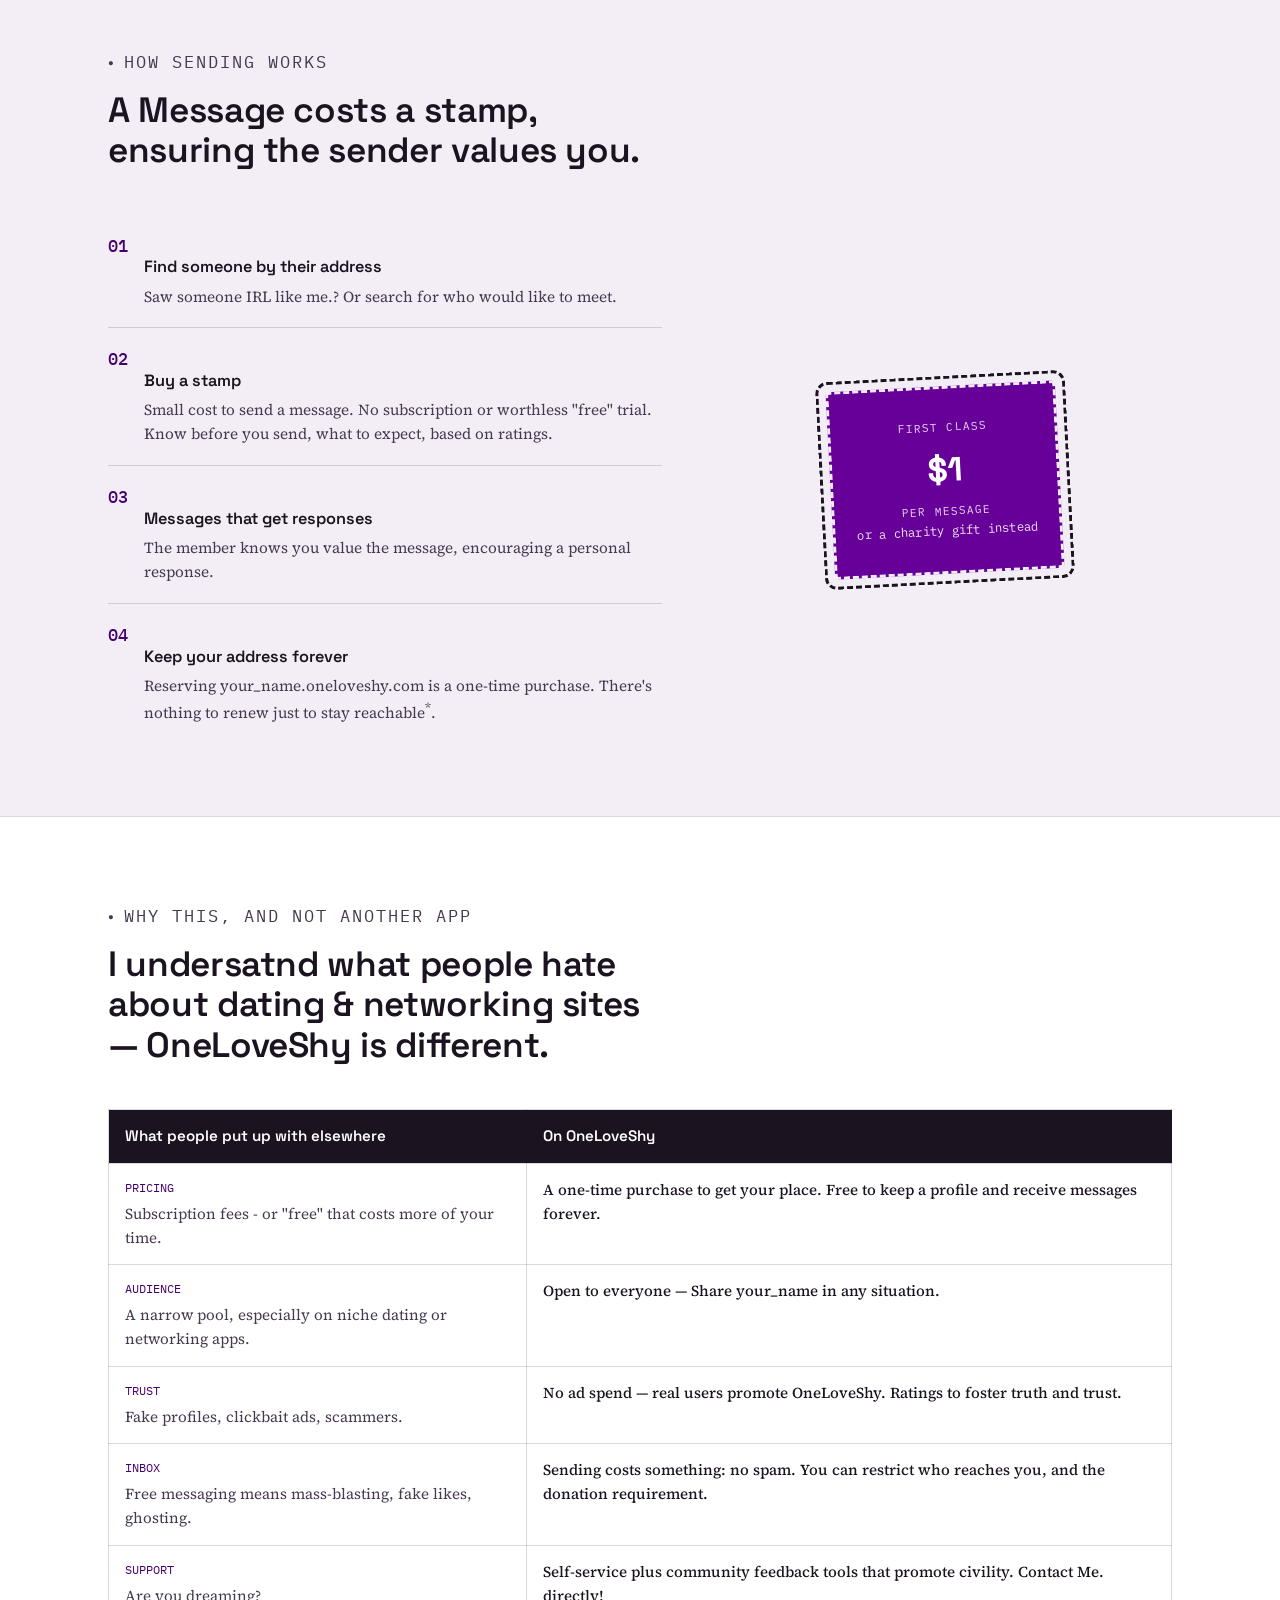
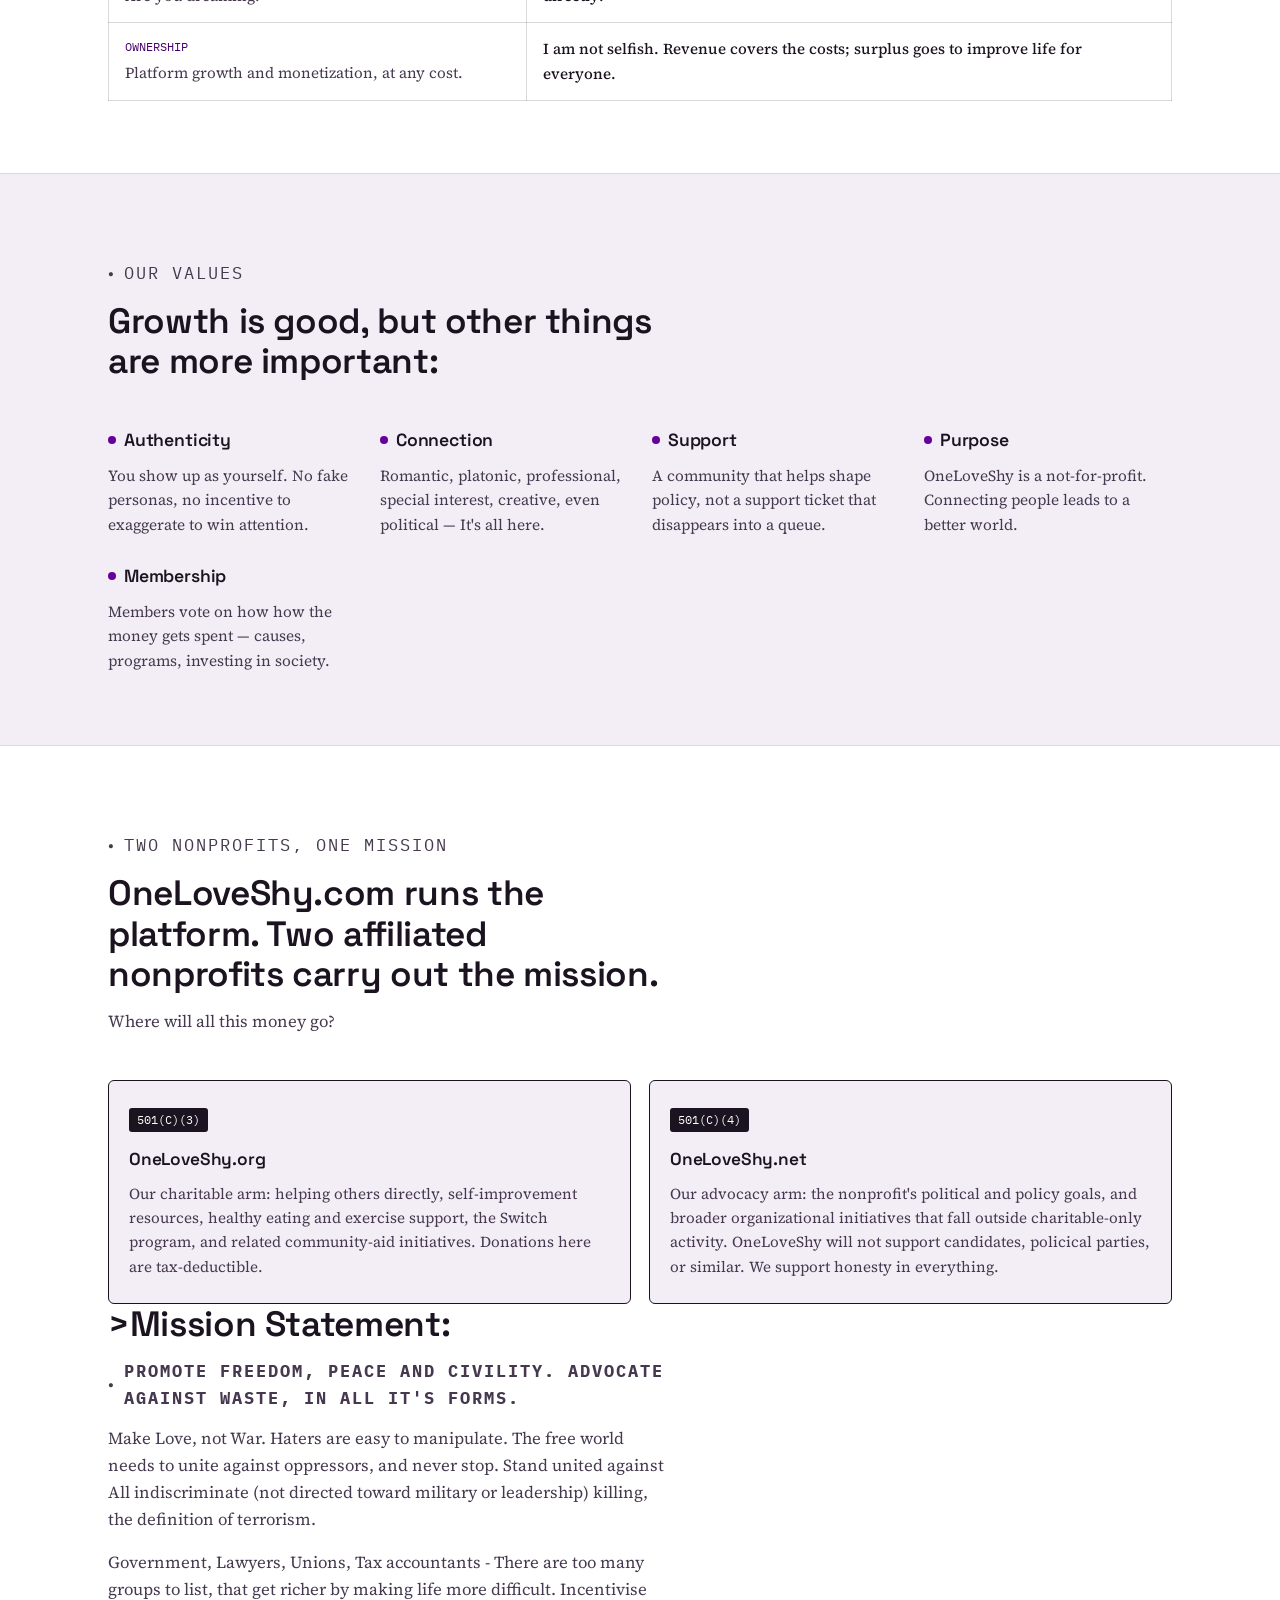
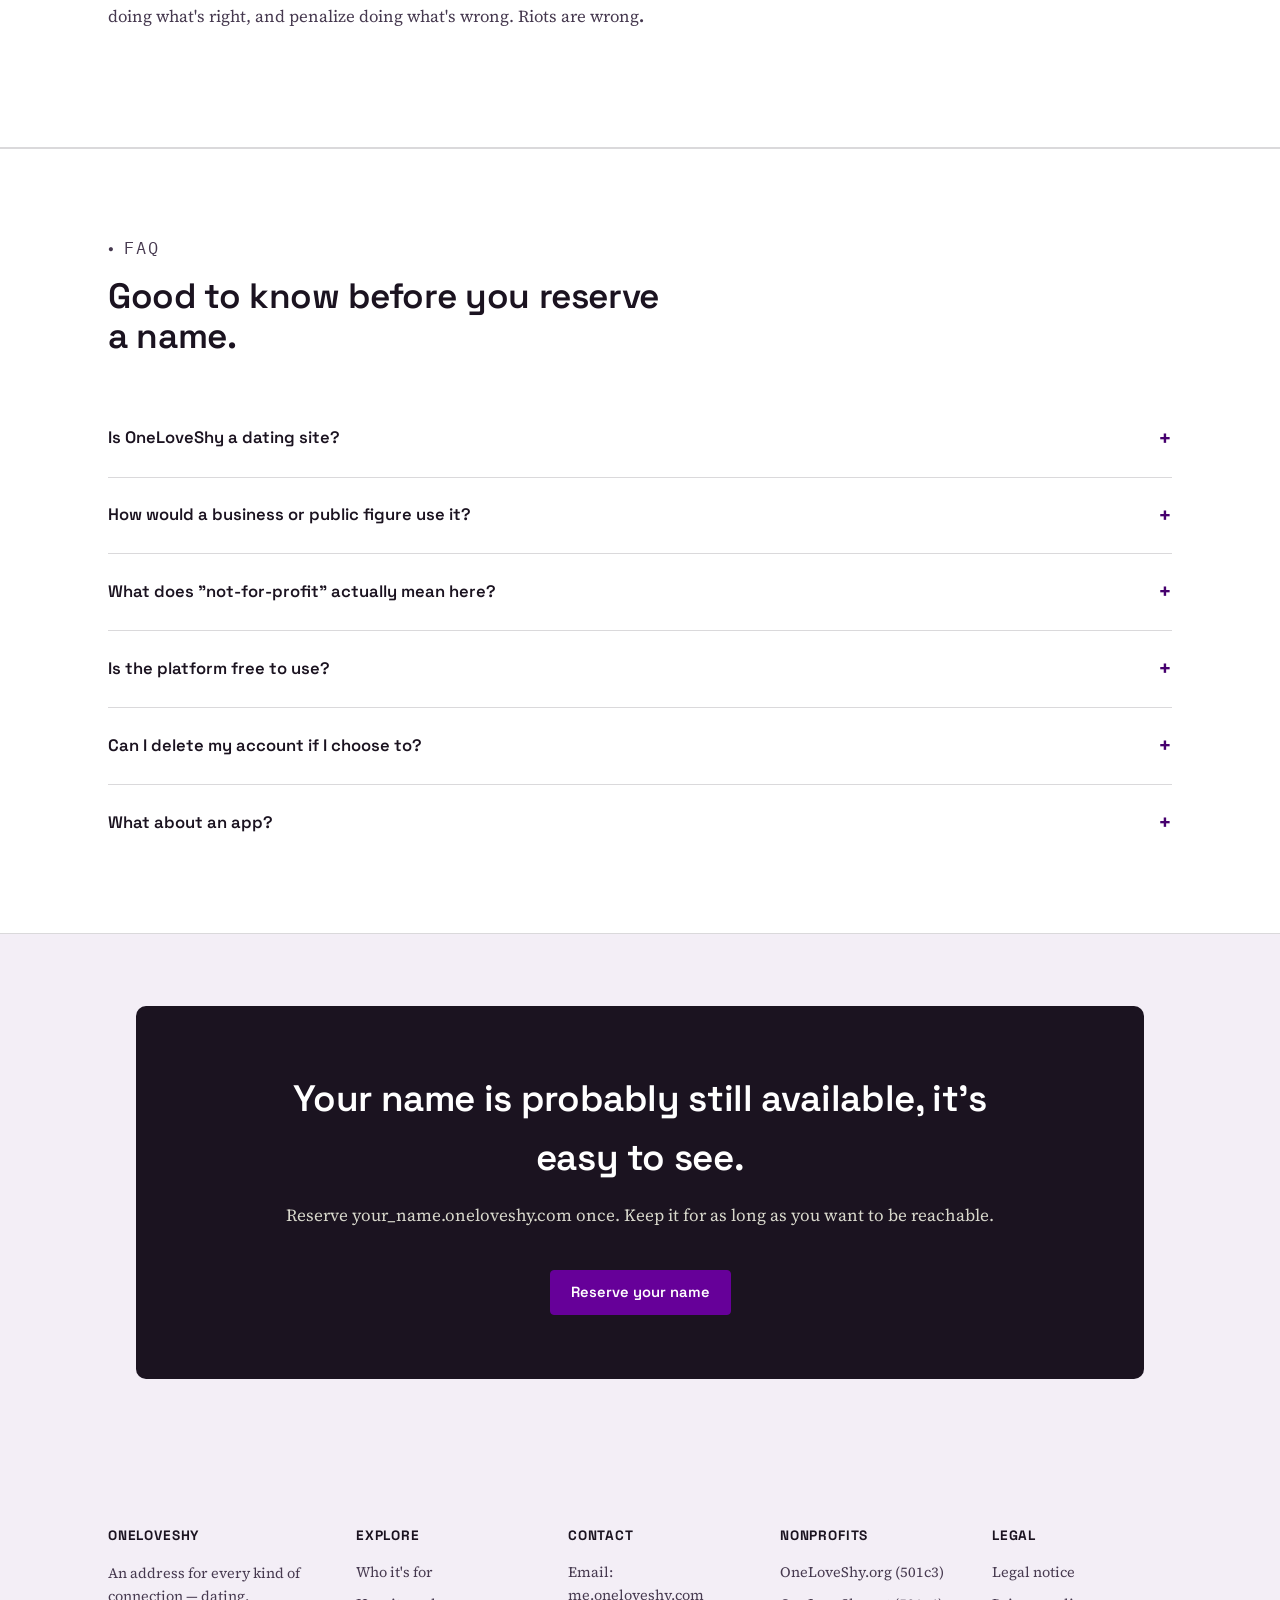
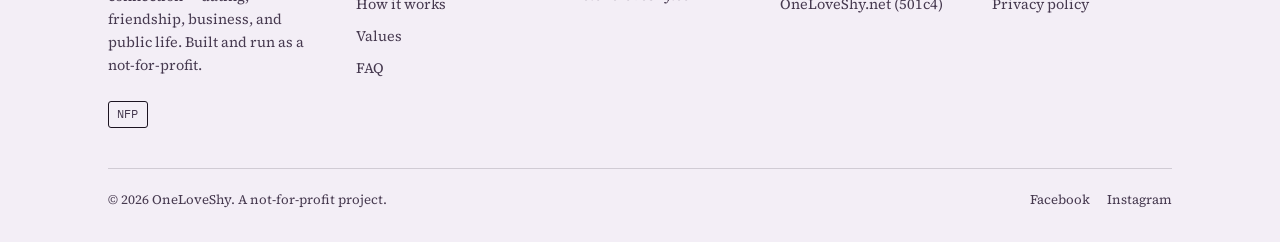
==== commit 9f97b0a4: "Reboot" ====
--- a/index.html
+++ b/index.html
@@ -793,10 +793,10 @@
     <section class="hero">
       <div class="stripe top" aria-hidden="true"></div>
       <div class="wrap">
-        <p class="eyebrow">Not-for-profit · built for real connections</p>
+        <p class="eyebrow">Built for Real Connections, not profit</p>
         <h1>More than dating. A place to meet real people.</h1>
-        <p class="lede">Every person, friend-seeker, small business, and public figure on OneLoveShy gets their own
-          address — <strong>your_name.oneloveshy.com</strong>. It's simple: Only you know the value of your attention. No spammers, 
+        <p class="lede">Every person and organisation on OneLoveShy gets their own
+          address — <strong>your_name.oneloveshy.com</strong>. Your time is priceless, don't waste it on "free." No spammers, 
           time leaches, or fakes<sup>*</sup>.</p>
         <div class="cta-row">
           <a href="#join" class="btn btn-primary">Reserve your name</a>
@@ -820,8 +820,8 @@
       <div class="wrap">
         <div class="section-head">
           <p class="eyebrow">Who it's for</p>
-          <h2>One platform, many reasons to show up, like:</h2>
-          <p>You decide what your page is for. OneLoveShy doesn't put you into a box. — it gives everyone a reliable place to find real people.</p>
+          <h2>One platform, many reasons to show up:</h2>
+          <p>You decide what your page is for. OneLoveShy doesn't put you into a box. — it gives everyone a reliable place to meet real people.</p>
         </div>
         <div class="audience-grid">
           <div class="acard">
@@ -833,20 +833,18 @@
          <div class="acard">
             <span class="tag">Friendship</span>
             <h3>People looking for friends</h3>
-            <p>Not every connection is romantic. Set your page to "friends only" and meet people without the dating-app
+            <p>Not every connection is romantic. Set your page to "friends only" or whatever you're in the mood for, without the dating-app
               pressure.</p>
           </div>
           <div class="acard">
             <span class="tag">Business</span>
-            <h3>Small businesses &amp; nonprofits</h3>
-            <p>A clean public page customers can message directly — no ad spend, no algorithm, no middleman taking a cut
-              of every lead.</p>
+            <h3>Big and small including nonprofits</h3>
+            <p>Every organization that cares about People, not just profits.</p>
           </div>
           <div class="acard">
             <span class="tag">Public figures</span>
             <h3>Creators, artists &amp; celebrities</h3>
-            <p>One verified address fans can actually reach. You set the price to be heard — and finally know a message
-              is real.</p>
+            <p>One address fans can actually reach. You set the price to be heard — and know the message is real.</p>
           </div>
         </div>
       </div>
@@ -879,7 +877,7 @@
               <span class="num mono">03</span>
               <div>
                 <h4>Messages that get responses</h4>
-                <p>The member knows you value the message, encouraging a real response.</p>
+                <p>The member knows you value the message, encouraging a personal response.</p>
               </div>
             </li>
             <li>
@@ -908,7 +906,7 @@
       <div class="wrap">
         <div class="section-head">
           <p class="eyebrow">Why this, and not another app</p>
-          <h2>I looked at what people hate about dating &amp; networking sites — OneLoveShy is different.</h2>
+          <h2>I undersatnd what people hate about dating &amp; networking sites — OneLoveShy is different.</h2>
         </div>
         <table class="compare">
           <thead>
@@ -919,8 +917,8 @@
           </thead>
           <tbody>
             <tr>
-              <td class="them"><span class="label">Pricing</span>Subscription fees - or "free" you pay more by wasting your time.</td>
-              <td class="us">A one-time purchase to get your space. Free to keep a profile and receive messages
+              <td class="them"><span class="label">Pricing</span>Subscription fees - or "free" that costs more of your time.</td>
+              <td class="us">A one-time purchase to get your place. Free to keep a profile and receive messages
                 forever.</td>
             </tr>
             <tr>
@@ -931,8 +929,7 @@
             <tr>
               <td class="them"><span class="label">Trust</span>Fake profiles, clickbait ads, scammers.
               </td>
-              <td class="us">No ad spend — real users promote it. Ratings can't be bought, with optional "real"
-                verification.</td>
+              <td class="us">No ad spend — real users promote OneLoveShy. Ratings to foster truth and trust.</td>
             </tr>
             <tr>
               <td class="them"><span class="label">Inbox</span>Free messaging means mass-blasting, fake likes, ghosting.
@@ -941,12 +938,12 @@
             </tr>
             <tr>
               <td class="them"><span class="label">Support</span>Are you dreaming?</td>
-              <td class="us">Self-service plus community feedback tools that promote civility.
+              <td class="us">Self-service plus community feedback tools that promote civility. Contact Me. directly!
               </td>
             </tr>
             <tr>
               <td class="them"><span class="label">Ownership</span>Platform growth and monetization, at any cost.</td>
-              <td class="us">I want to provide for my family, but I am not selfish. Revenue covers the costs; surplus goes to improve life for everyone.</td>
+              <td class="us">I am not selfish. Revenue covers the costs; surplus goes to improve life for everyone.</td>
             </tr>
           </tbody>
         </table>
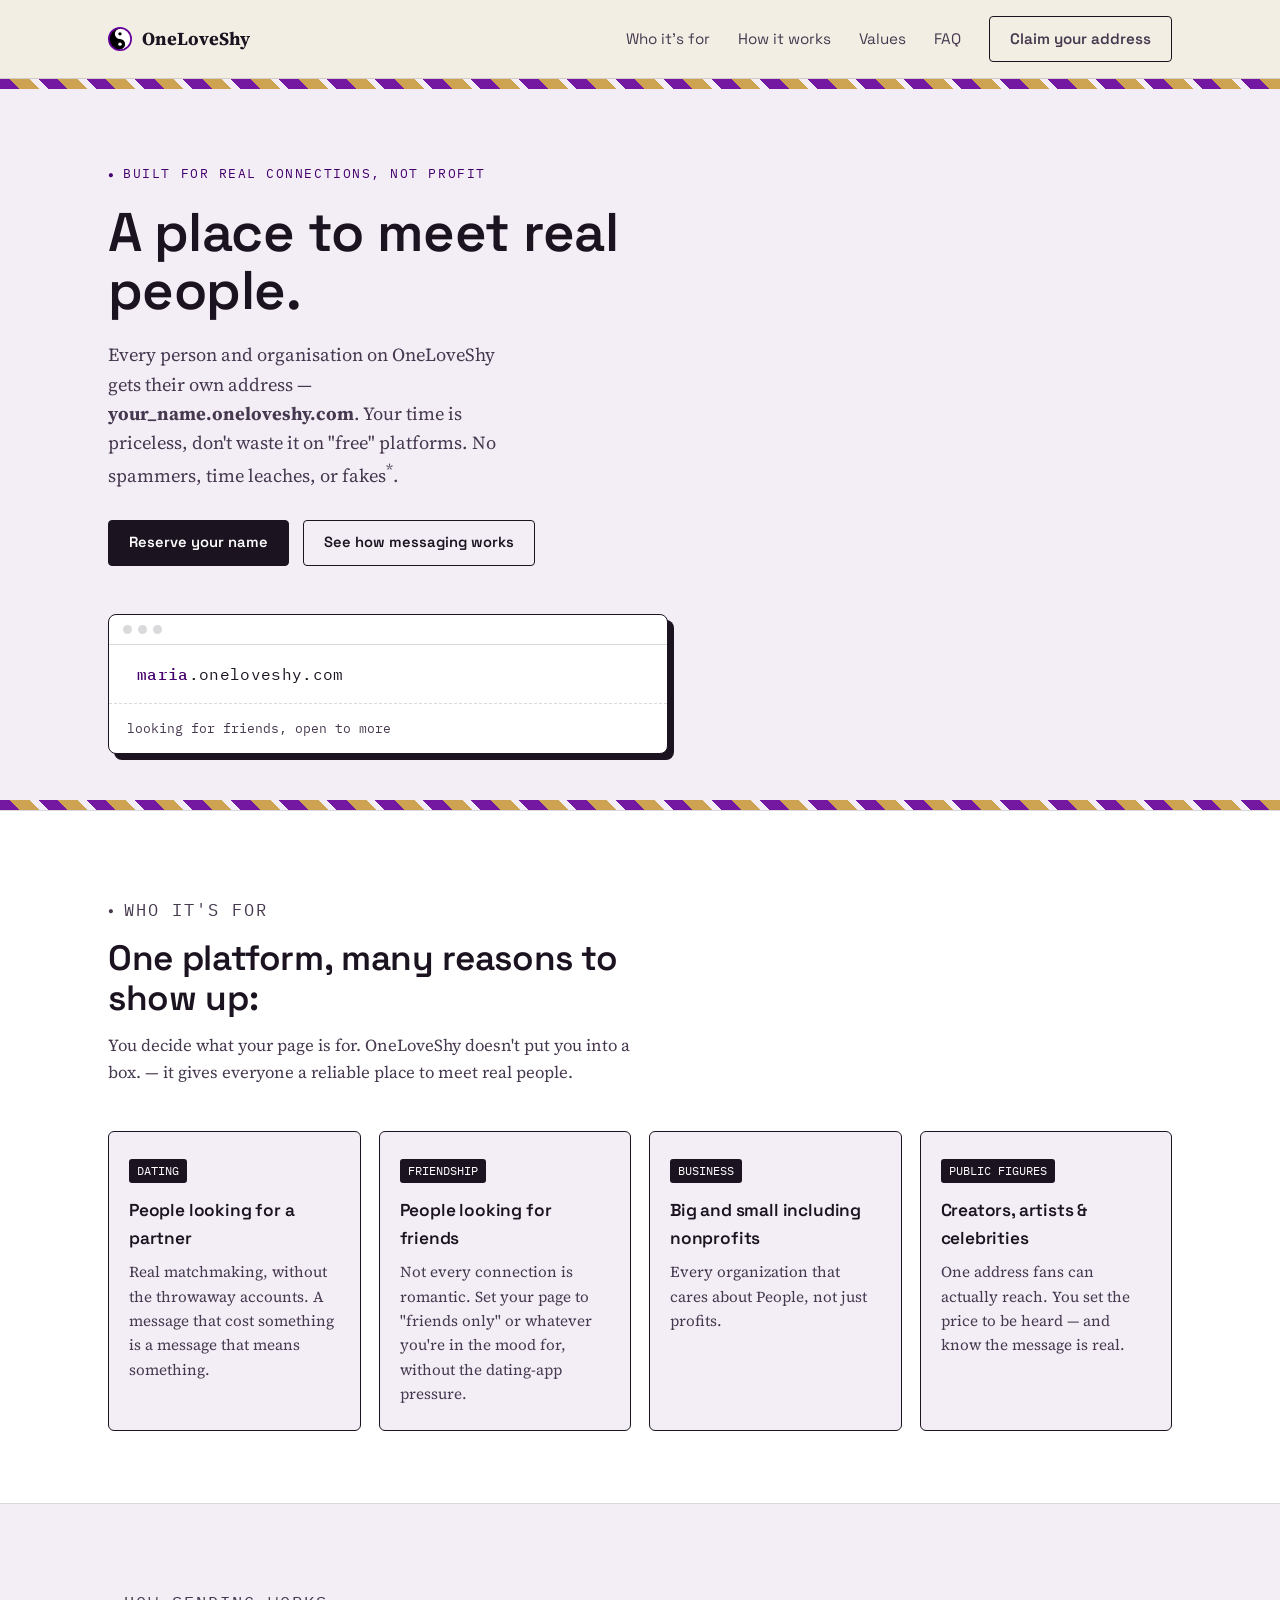
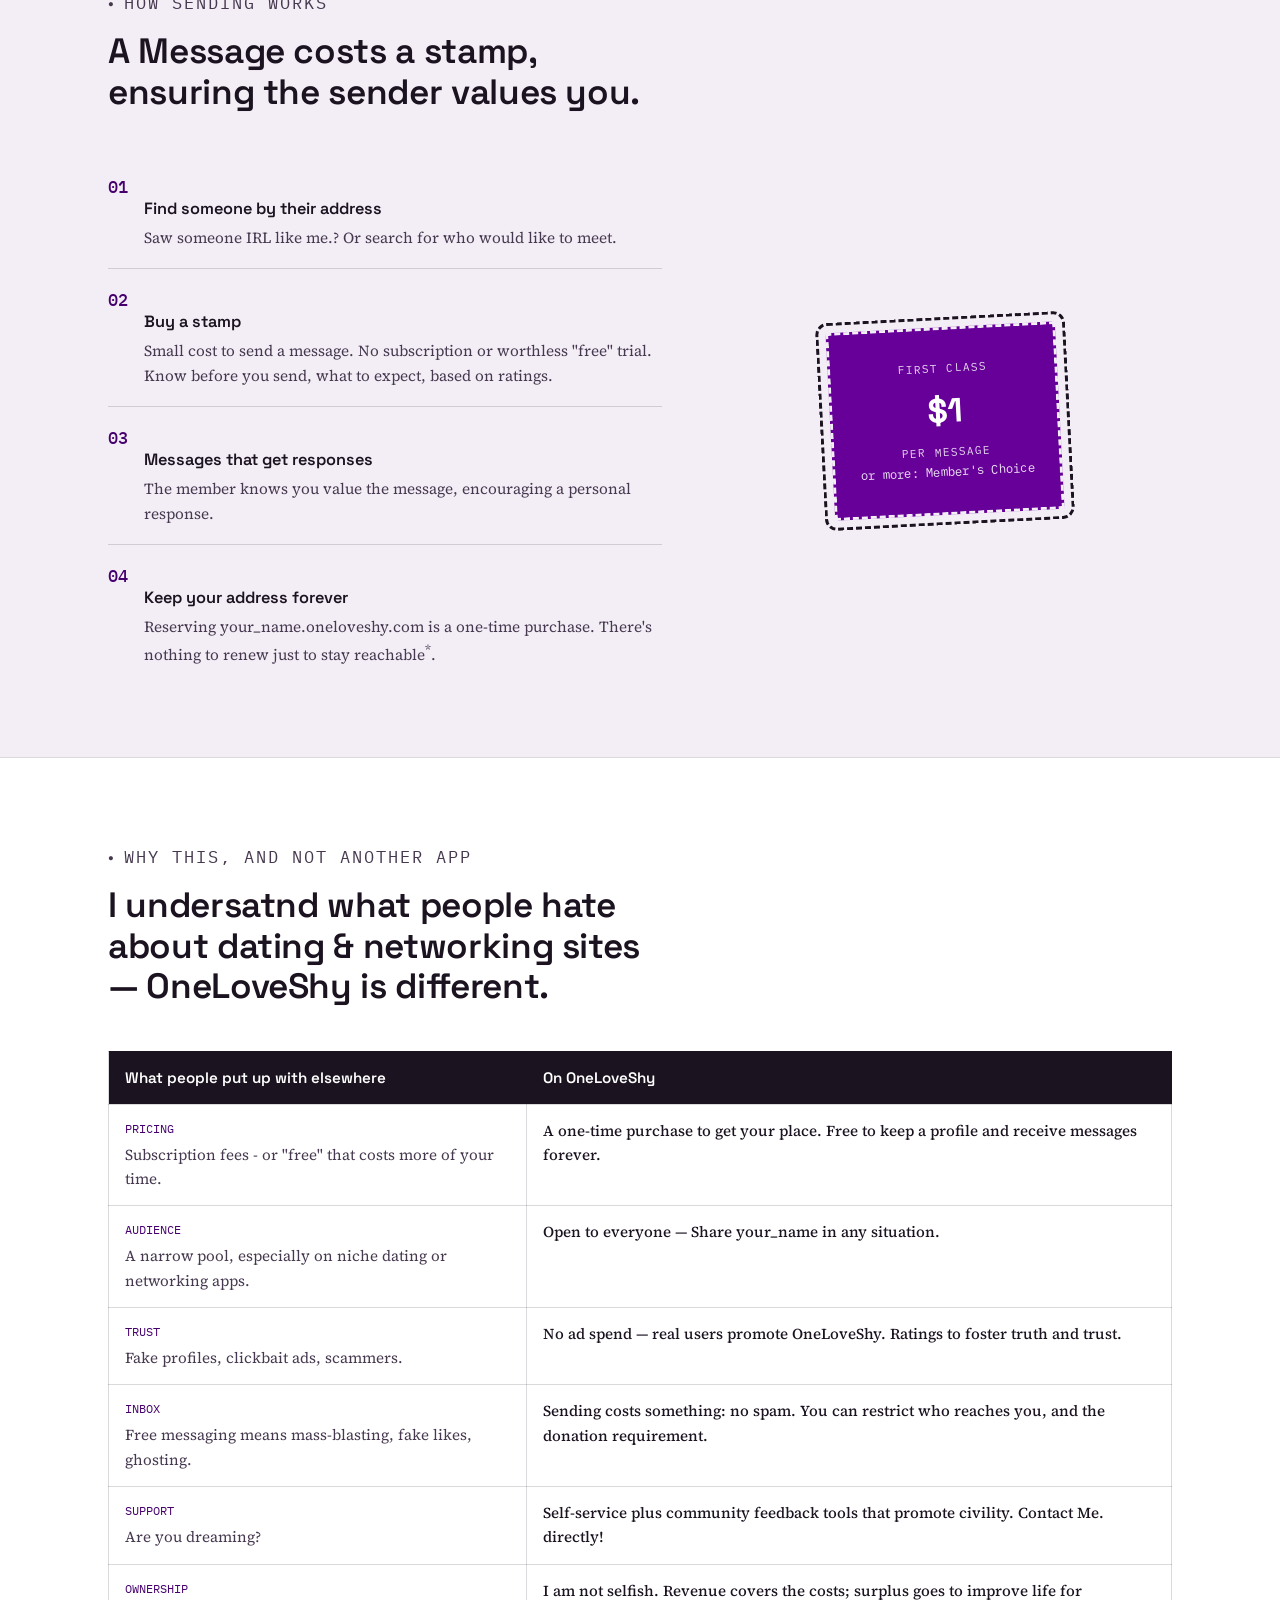
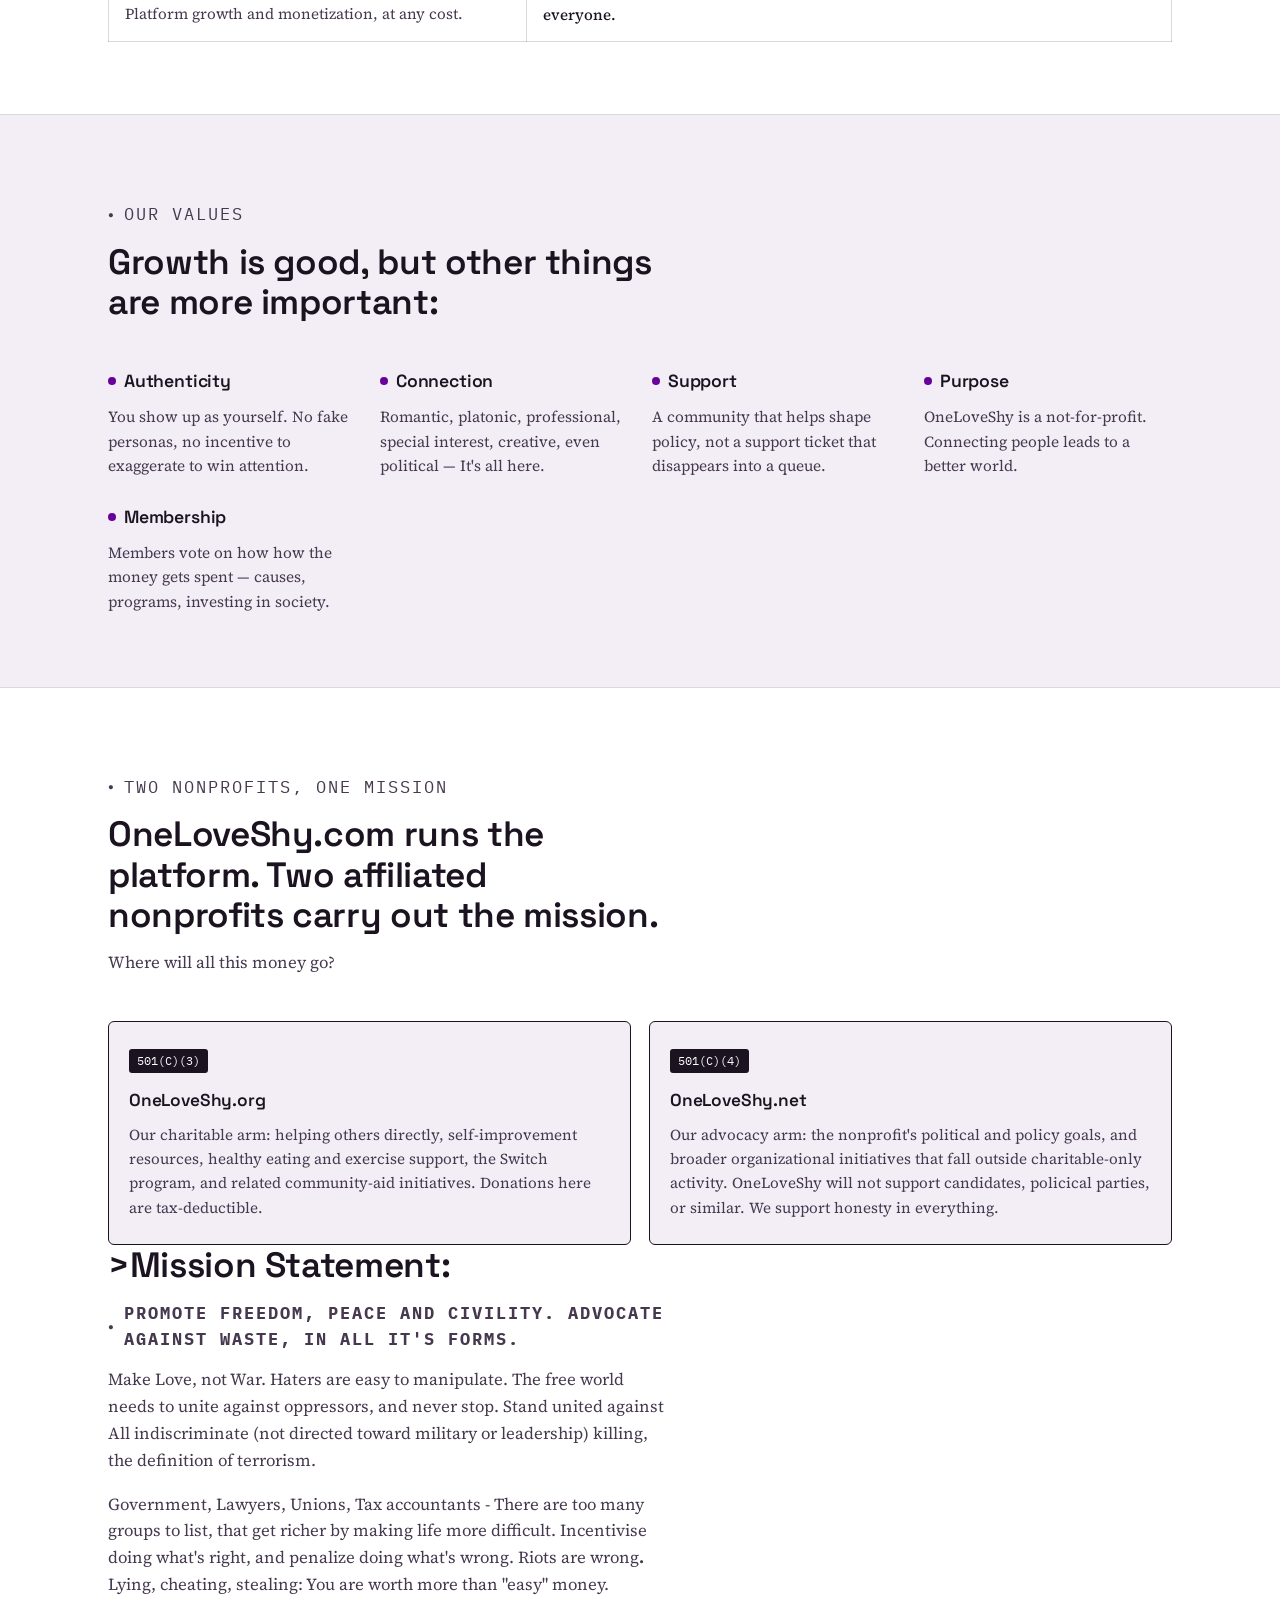
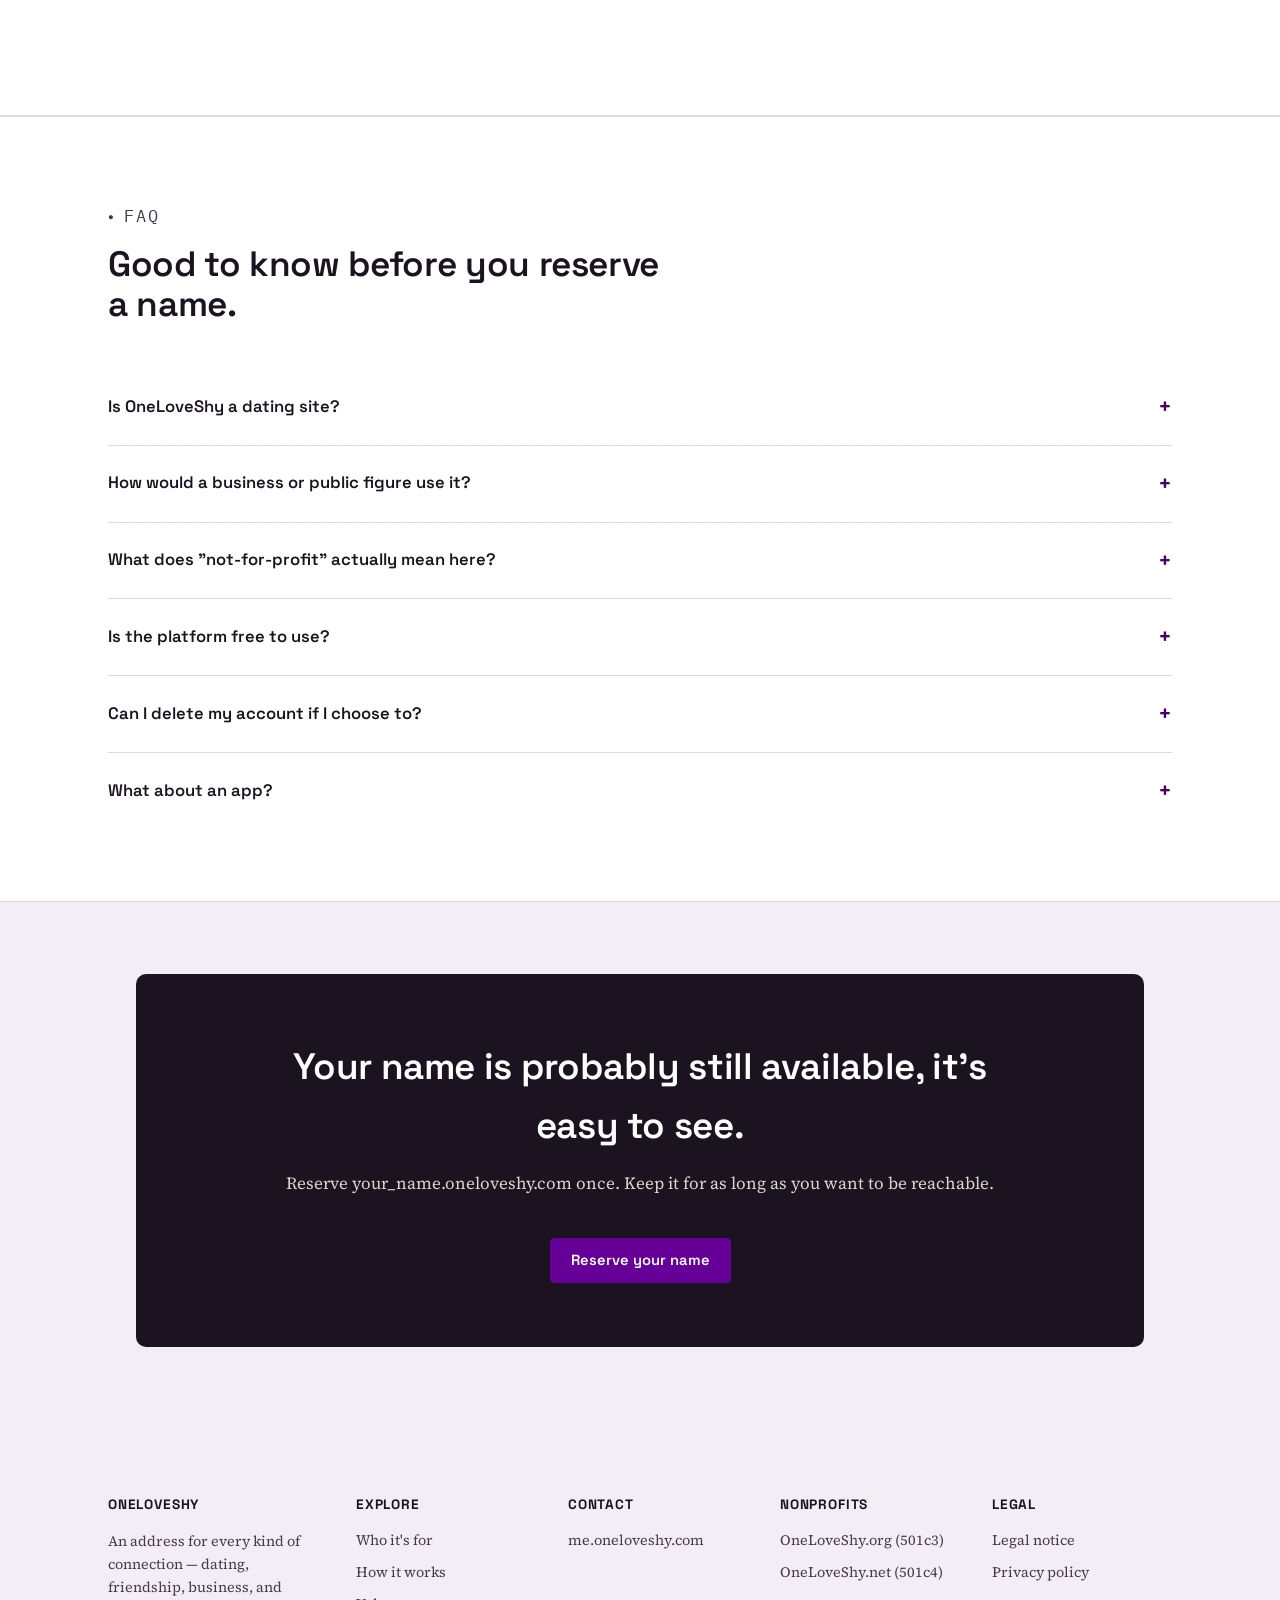
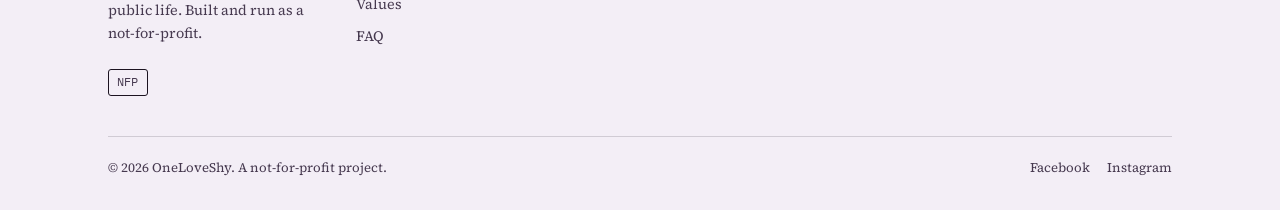
==== commit 4be6ad69: "Revise text in index.html for better communication Updated content for clarity and improved messagin" ====
--- a/index.html
+++ b/index.html
@@ -794,9 +794,9 @@
       <div class="stripe top" aria-hidden="true"></div>
       <div class="wrap">
         <p class="eyebrow">Built for Real Connections, not profit</p>
-        <h1>More than dating. A place to meet real people.</h1>
+        <h1>A place to meet real people.</h1>
         <p class="lede">Every person and organisation on OneLoveShy gets their own
-          address — <strong>your_name.oneloveshy.com</strong>. Your time is priceless, don't waste it on "free." No spammers, 
+          address — <strong>your_name.oneloveshy.com</strong>. Your time is priceless, don't waste it on "free" platforms. No spammers, 
           time leaches, or fakes<sup>*</sup>.</p>
         <div class="cta-row">
           <a href="#join" class="btn btn-primary">Reserve your name</a>
@@ -894,7 +894,7 @@
               <div class="small">First class</div>
               <div class="price">$1</div>
               <div class="small">per message</div>
-              <div class="note mono">or a charity gift instead</div>
+              <div class="note mono">or more: Member's Choice</div>
             </div>
           </div>
         </div>
@@ -1005,13 +1005,15 @@
               We support honesty in everything.</p>
           </div>
         </div>
-        <div class="section-head">
+    <!-- MISSION STATEMENT -->
+        <div class="section-head" id="mission">
           <h2>>Mission Statement:</h2>
           <p class="eyebrow"><b>Promote freedom, peace and civility. Advocate against waste, in all it's forms.</b></p>
           <p>Make Love, not War. Haters are easy to manipulate. The free world needs to unite against oppressors, and never stop.
             Stand united against All indiscriminate (not directed toward military or leadership) killing, the definition of terrorism.</p>
           <p>Government, Lawyers, Unions, Tax accountants - There are too many groups to list, that get richer by making life more difficult.
-          Incentivise doing what's right, and penalize doing what's wrong. Riots are wrong<b>.</b></p>
+          Incentivise doing what's right, and penalize doing what's wrong. Riots are wrong<b>.</b> 
+            Lying, cheating, stealing: You are worth more than "easy" money.</p>
         </div>
       </div>
     </section>
@@ -1089,7 +1091,7 @@
         <div>
           <h4>Contact</h4>
           <ul>
-            <li>Email: me.oneloveshy.com</li>
+            <li>me.oneloveshy.com</li>
 
           </ul>
         </div>
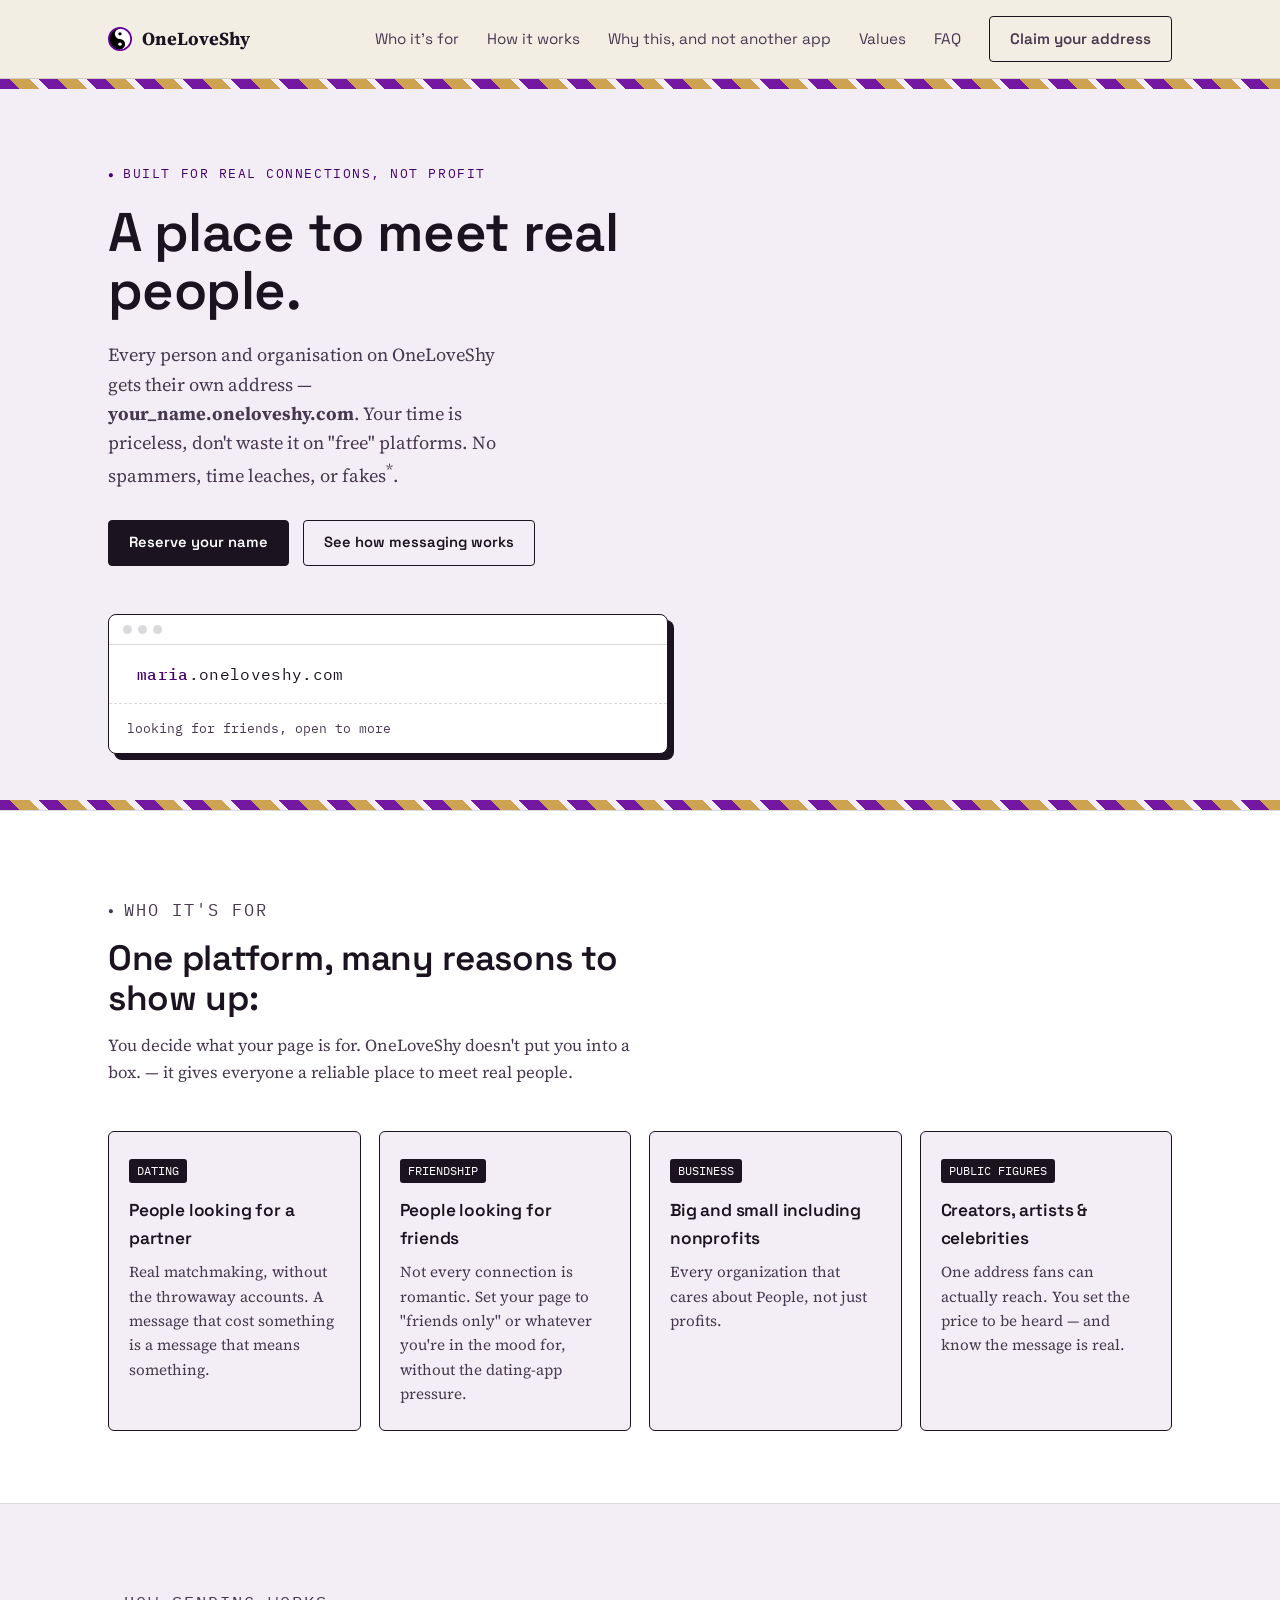
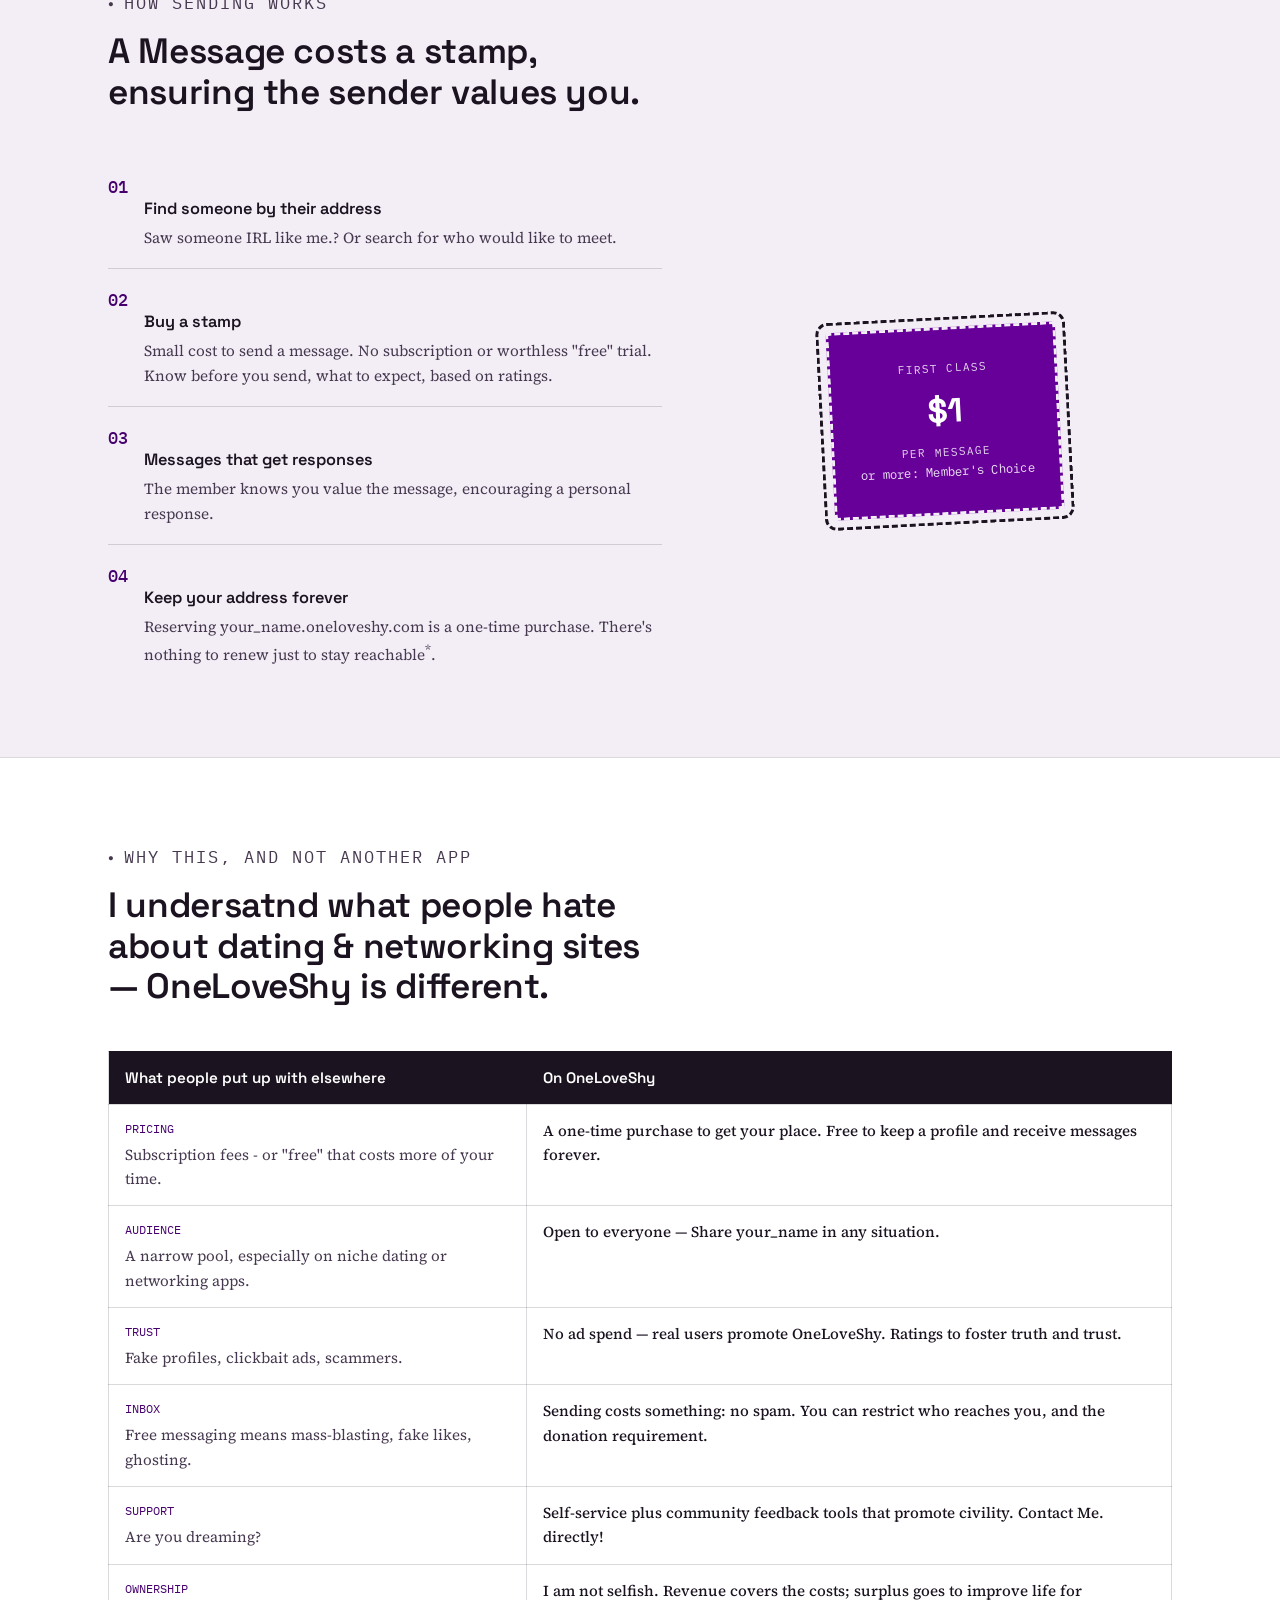
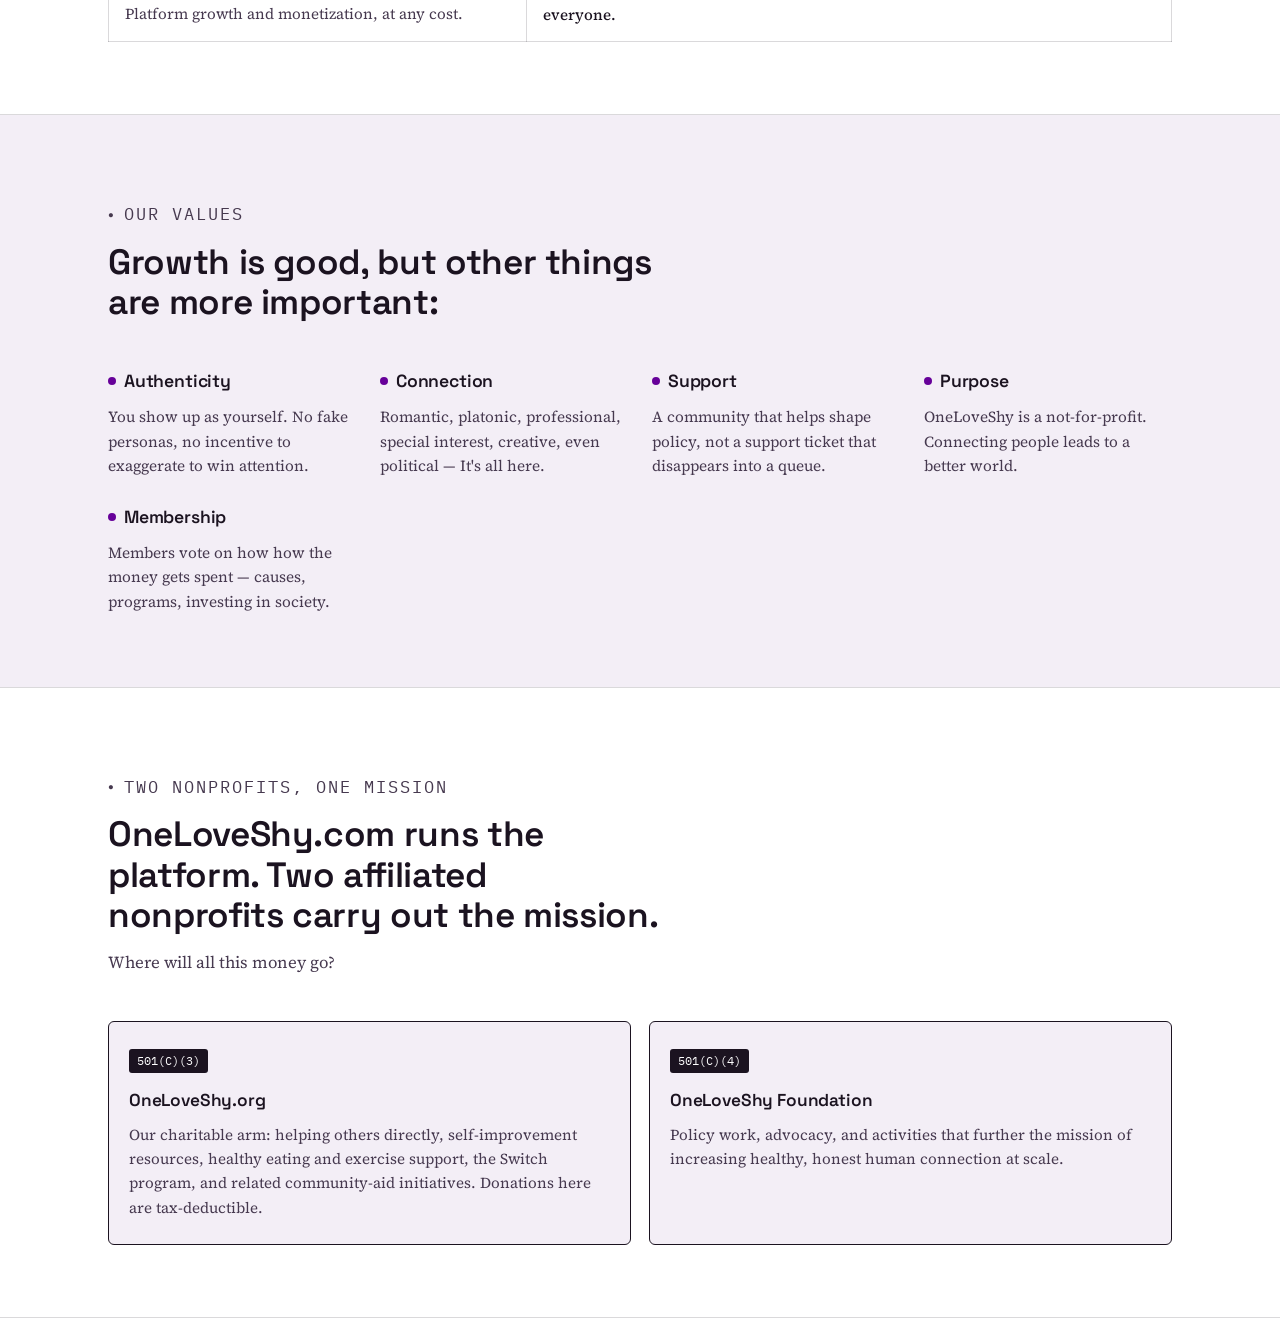
==== commit 91a643d4: "UI: remove burger slide-in, show short menu (Who, How, Why) on small screens, preserve Why table two" ====
--- a/index.html
+++ b/index.html
@@ -6,7 +6,7 @@
   <title>OneLoveShy — Everyone has an address. Yours is yours.</title>
   <meta name="viewport" content="width=device-width, initial-scale=1">
   <meta name="description"
-    content="OneLoveShy gives every person, friend-seeker, small business, and public figure their own address — your_name.oneloveshy.com — and a no-spam, pay-to-message way to be reached. A not-for-profit built for real connection.">
+    content="OneLoveShy gives every person, friend-seeker, small business, and public figure their own address — your_name.oneloveshy.com — and a no-spam, pay-to-message way to be reached. A no[...]">
   <link rel="icon" type="image/svg+xml" href="favicon.svg">
   <link rel="preconnect" href="https://fonts.googleapis.com">
   <link rel="preconnect" href="https://fonts.gstatic.com" crossorigin>
@@ -161,6 +161,9 @@
       color: var(--stamp);
     }
 
+    /* helper for showing short labels on mobile */
+    nav.links a .short { display: none; }
+
     .btn {
       font-family: 'Space Grotesk', sans-serif;
       font-weight: 600;
@@ -204,26 +207,29 @@
     }
 
     @media (max-width:780px) {
+      /* Remove slide-in overlay: keep nav inline and simplify labels */
       nav.links {
-        position: fixed;
-        inset: 64px 0 0 0;
-        background: var(--paper);
-        flex-direction: column;
-        align-items: flex-start;
-        padding: 28px;
-        transform: translateX(100%);
-        transition: transform .25s ease;
-        gap: 20px;
-        border-top: 1px solid var(--line);
-      }
-
-      nav.links.open {
-        transform: translateX(0%);
+        position: static;
+        inset: auto;
+        background: transparent;
+        flex-direction: row;
+        flex-wrap: wrap;
+        align-items: center;
+        padding: 0;
+        transform: none;
+        transition: none;
+        gap: 14px;
+        border-top: none;
       }
 
       .navtoggle {
-        display: block;
-      }
+        display: none; /* hide burger entirely */
+      }
+
+      /* show short menu labels and hide less-essential links */
+      nav.links a .full { display: none; }
+      nav.links a .short { display: inline; }
+      nav.links a.hide-on-mobile { display: none; }
     }
 
     /* ===== HERO ===== */
@@ -549,32 +555,7 @@
       margin-bottom: 4px;
     }
 
-    @media (max-width:700px) {
-
-      table.compare,
-      table.compare tbody,
-      table.compare tr,
-      table.compare td {
-        display: block;
-        width: 100%;
-      }
-
-      table.compare thead {
-        display: none;
-      }
-
-      table.compare tr {
-        border: 1.5px solid var(--ink);
-        margin-bottom: 14px;
-        border-radius: 6px;
-        overflow: hidden;
-      }
-
-      table.compare td {
-        border: none;
-        border-bottom: 1px solid var(--line);
-      }
-    }
+    /* Note: removed the small-screen stacking for the comparison table so the two-column layout remains on narrow viewports */
 
     /* ===== VALUES ===== */
     .values-grid {
@@ -778,11 +759,12 @@
       </div>
       <button class="navtoggle" id="navToggle" aria-label="Toggle menu" aria-expanded="false">☰</button>
       <nav class="links" id="navLinks">
-        <a href="#who">Who it's for</a>
-        <a href="#how">How it works</a>
-        <a href="#values">Values</a>
-        <a href="#faq">FAQ</a>
-        <a class="btn btn-ghost" href="#join">Claim your address</a>
+        <a href="#who"><span class="full">Who it's for</span><span class="short">Who</span></a>
+        <a href="#how"><span class="full">How it works</span><span class="short">How</span></a>
+        <a href="#why"><span class="full">Why this, and not another app</span><span class="short">Why</span></a>
+        <a href="#values" class="hide-on-mobile">Values</a>
+        <a href="#faq" class="hide-on-mobile">FAQ</a>
+        <a class="btn btn-ghost hide-on-mobile" href="#join">Claim your address</a>
       </nav>
     </div>
   </header>
@@ -902,7 +884,7 @@
     </section>
 
     <!-- COMPARISON -->
-    <section class="alt">
+    <section class="alt" id="why">
       <div class="wrap">
         <div class="section-head">
           <p class="eyebrow">Why this, and not another app</p>
@@ -999,159 +981,10 @@
           </div>
           <div class="acard">
             <span class="tag">501(c)(4)</span>
-            <h3><a href="https://oneloveshy.net" target="_blank" rel="noopener">OneLoveShy.net</a></h3>
-            <p>Our advocacy arm: the nonprofit's political and policy goals, and broader organizational initiatives that
-              fall outside charitable-only activity. OneLoveShy will not support candidates, policical parties, or similar.
-              We support honesty in everything.</p>
-          </div>
-        </div>
-    <!-- MISSION STATEMENT -->
-        <div class="section-head" id="mission">
-          <h2>>Mission Statement:</h2>
-          <p class="eyebrow"><b>Promote freedom, peace and civility. Advocate against waste, in all it's forms.</b></p>
-          <p>Make Love, not War. Haters are easy to manipulate. The free world needs to unite against oppressors, and never stop.
-            Stand united against All indiscriminate (not directed toward military or leadership) killing, the definition of terrorism.</p>
-          <p>Government, Lawyers, Unions, Tax accountants - There are too many groups to list, that get richer by making life more difficult.
-          Incentivise doing what's right, and penalize doing what's wrong. Riots are wrong<b>.</b> 
-            Lying, cheating, stealing: You are worth more than "easy" money.</p>
+            <h3><a href="https://oneloveshy.foundation" target="_blank" rel="noopener">OneLoveShy Foundation</a></h3>
+            <p>Policy work, advocacy, and activities that further the mission of increasing healthy, honest human connection at scale.</p>
+          </div>
         </div>
       </div>
     </section>
 
-
-    <!-- FAQ -->
-    <section id="faq" class="alt">
-      <div class="wrap">
-        <div class="section-head">
-          <p class="eyebrow">FAQ</p>
-          <h2>Good to know before you reserve a name.</h2>
-        </div>
-
-        <details class="faq-item">
-          <summary>Is OneLoveShy a dating site?</summary>
-          <p>No, but trying (and being very dissappointed with) a dating site is what sparked the idea.</p>
-        </details>
-        <details class="faq-item">
-          <summary>How would a business or public figure use it?</summary>
-          <p>Get a clean public page with easy-to-remember address — then promote how you want. Trust-meter for every member, because trust is key.
-            Even the super-busy can give a little time for someone who has donated to their favorite charity, filtering serious messages from noise.</p>
-        </details>
-        <details class="faq-item">
-          <summary>What does "not-for-profit" actually mean here?</summary>
-          <p>OneLoveShy isn't built to maximize returns for owners or investors. Message fees and name reservations
-            cover costs; anything left over goes back into the community and the mission.</p>
-        </details>
-        <details class="faq-item">
-          <summary>Is the platform free to use?</summary>
-          <p>Browsing is — Joining by reserving your_name is a one time fee, allowing peop a profile and receiving messages is free. Reserving your specific name
-            (your_name.oneloveshy.com) is a one-time purchase, and senders pay a small stamp fee to message you.</p>
-        </details>
-        <details class="faq-item">
-          <summary>Can I delete my account if I choose to?</summary>
-          <p>Yes, you have control over how you can be found and messaged.</p>
-        </details>
-        <details class="faq-item">
-          <summary>What about an app?</summary>
-          <p>No - You have too many.</p>
-        </details>
-      </div>
-    </section>
-
-    <!-- FINAL CTA -->
-    <section id="join">
-      <div class="wrap">
-        <div class="final-cta">
-          <h2>Your name is probably still available, it's easy to see.</h2>
-          <p>Reserve your_name.oneloveshy.com once. Keep it for as long as you want to be reachable.</p>
-          <a href="#" class="btn btn-primary">Reserve your name</a>
-        </div>
-      </div>
-    </section>
-
-  </main>
-
-  <footer>
-    <div class="wrap">
-      <div class="foot-grid">
-        <div>
-          <h4>OneLoveShy</h4>
-          <p>An address for every kind of connection — dating, friendship, business, and public life. Built and run as a
-            not-for-profit.</p>
-          <span class="nfp-badge mono">NFP</span>
-        </div>
-        <div>
-          <h4>Explore</h4>
-          <ul>
-            <li><a href="#who">Who it's for</a></li>
-            <li><a href="#how">How it works</a></li>
-            <li><a href="#values">Values</a></li>
-            <li><a href="#faq">FAQ</a></li>
-          </ul>
-        </div>
-        <div>
-          <h4>Contact</h4>
-          <ul>
-            <li>me.oneloveshy.com</li>
-
-          </ul>
-        </div>
-        <div>
-          <h4>Nonprofits</h4>
-          <ul>
-            <li><a href="https://oneloveshy.org" target="_blank" rel="noopener">OneLoveShy.org (501c3)</a></li>
-            <li><a href="https://oneloveshy.net" target="_blank" rel="noopener">OneLoveShy.net (501c4)</a></li>
-          </ul>
-        </div>
-        <div>
-          <h4>Legal</h4>
-          <ul>
-            <li><a href="/legal-notice">Legal notice</a></li>
-            <li><a href="/privacy">Privacy policy</a></li>
-          </ul>
-        </div>
-      </div>
-      <div class="foot-bottom">
-        <span>© 2026 OneLoveShy. A not-for-profit project.</span>
-        <span>
-          <a href="https://www.facebook.com/" style="margin-right:14px;">Facebook</a>
-          <a href="https://www.instagram.com/">Instagram</a>
-        </span>
-      </div>
-    </div>
-  </footer>
-
-  <script>
-    // mobile nav
-    const toggle = document.getElementById('navToggle');
-    const links = document.getElementById('navLinks');
-    toggle.addEventListener('click', () => {
-      const open = links.classList.toggle('open');
-      toggle.setAttribute('aria-expanded', open);
-    });
-    links.querySelectorAll('a').forEach(a => a.addEventListener('click', () => {
-      links.classList.remove('open');
-      toggle.setAttribute('aria-expanded', 'false');
-    }));
-
-    // hero address rotator
-    const examples = [
-      { who: 'maria', tag: 'looking for friends, open to more' },
-      { who: 'thecafedowntown', tag: 'local business · verified' },
-      { who: 'djkayverified', tag: 'public figure · fan messages welcome' },
-      { who: 'samuel', tag: 'dating · serious connections only' }
-    ];
-    let i = 0;
-    const reduceMotion = window.matchMedia('(prefers-reduced-motion: reduce)').matches;
-    if (!reduceMotion) {
-      setInterval(() => {
-        i = (i + 1) % examples.length;
-        const el = document.getElementById('address-text');
-        const tag = document.getElementById('address-tag');
-        el.innerHTML = '<span class="who">' + examples[i].who + '</span>.oneloveshy.com';
-        tag.textContent = examples[i].tag;
-      }, 3200);
-    }
-  </script>
-</body>
-
-</html>
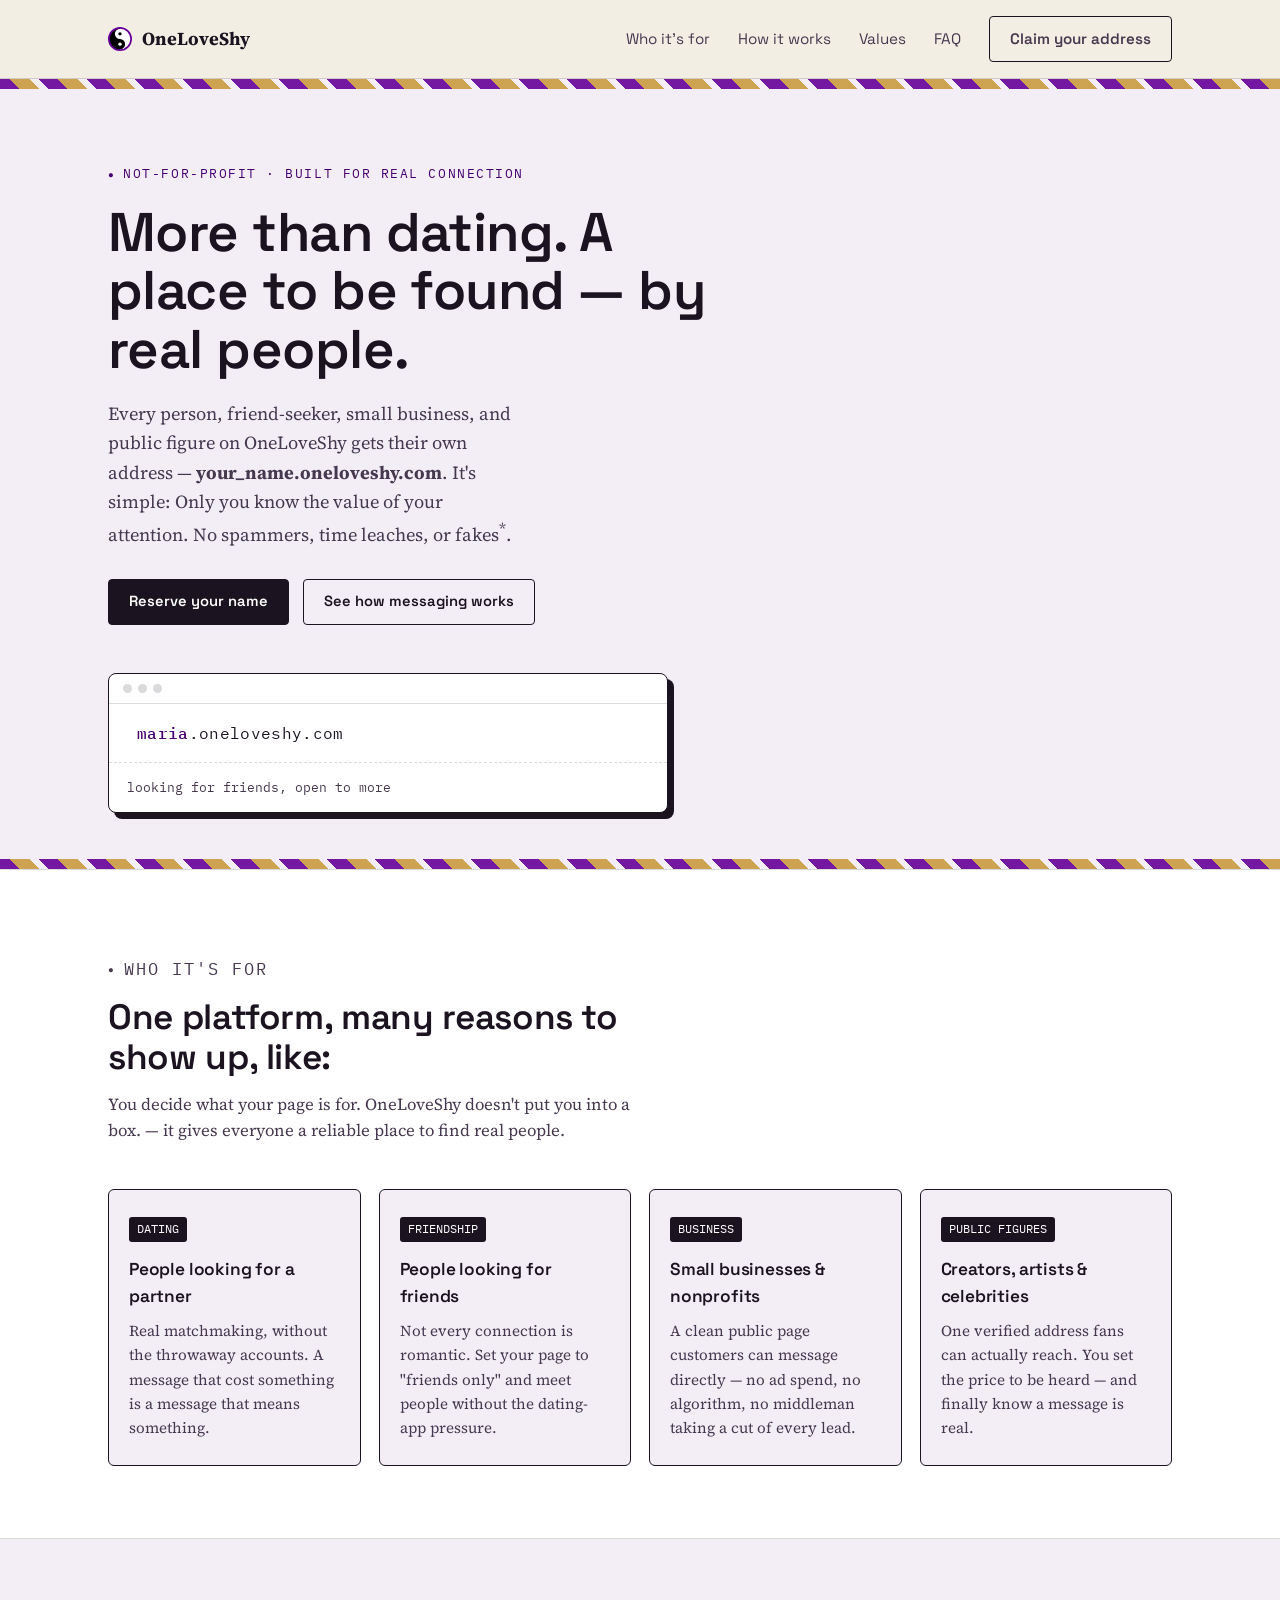
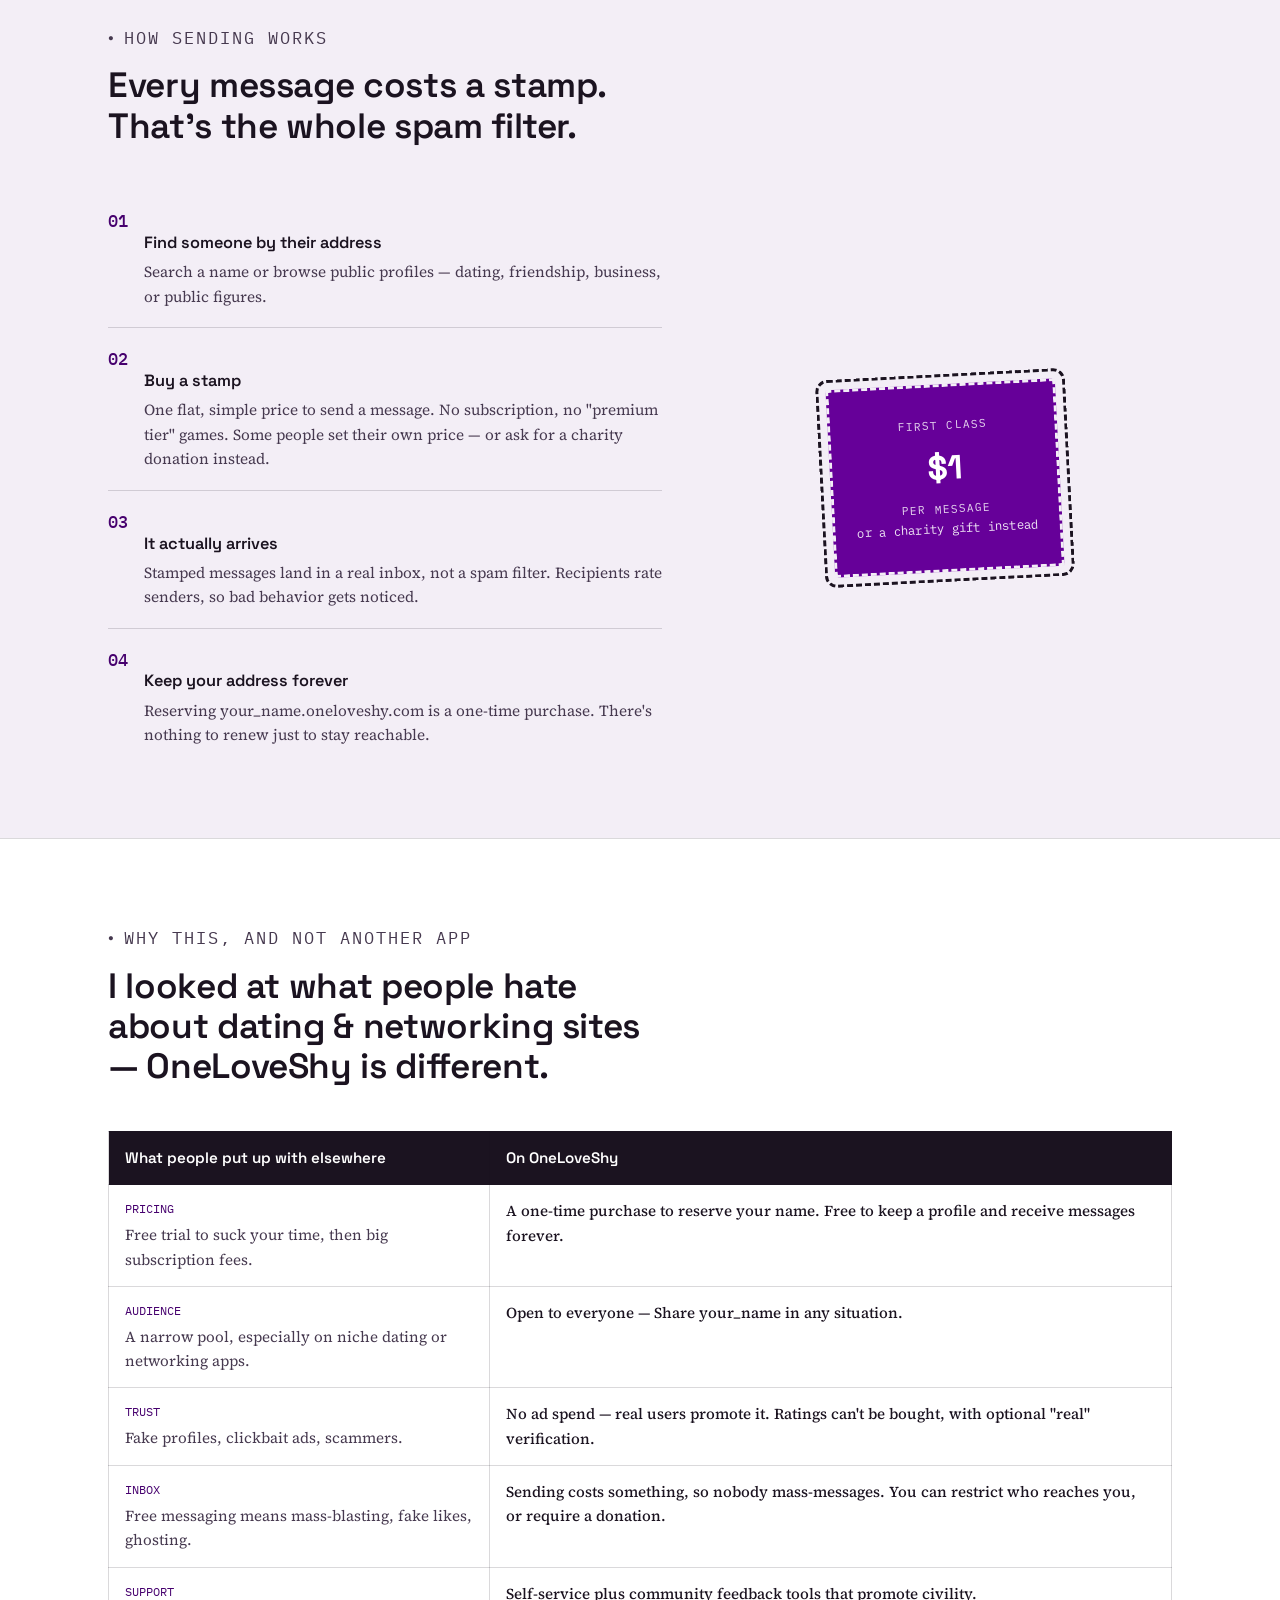
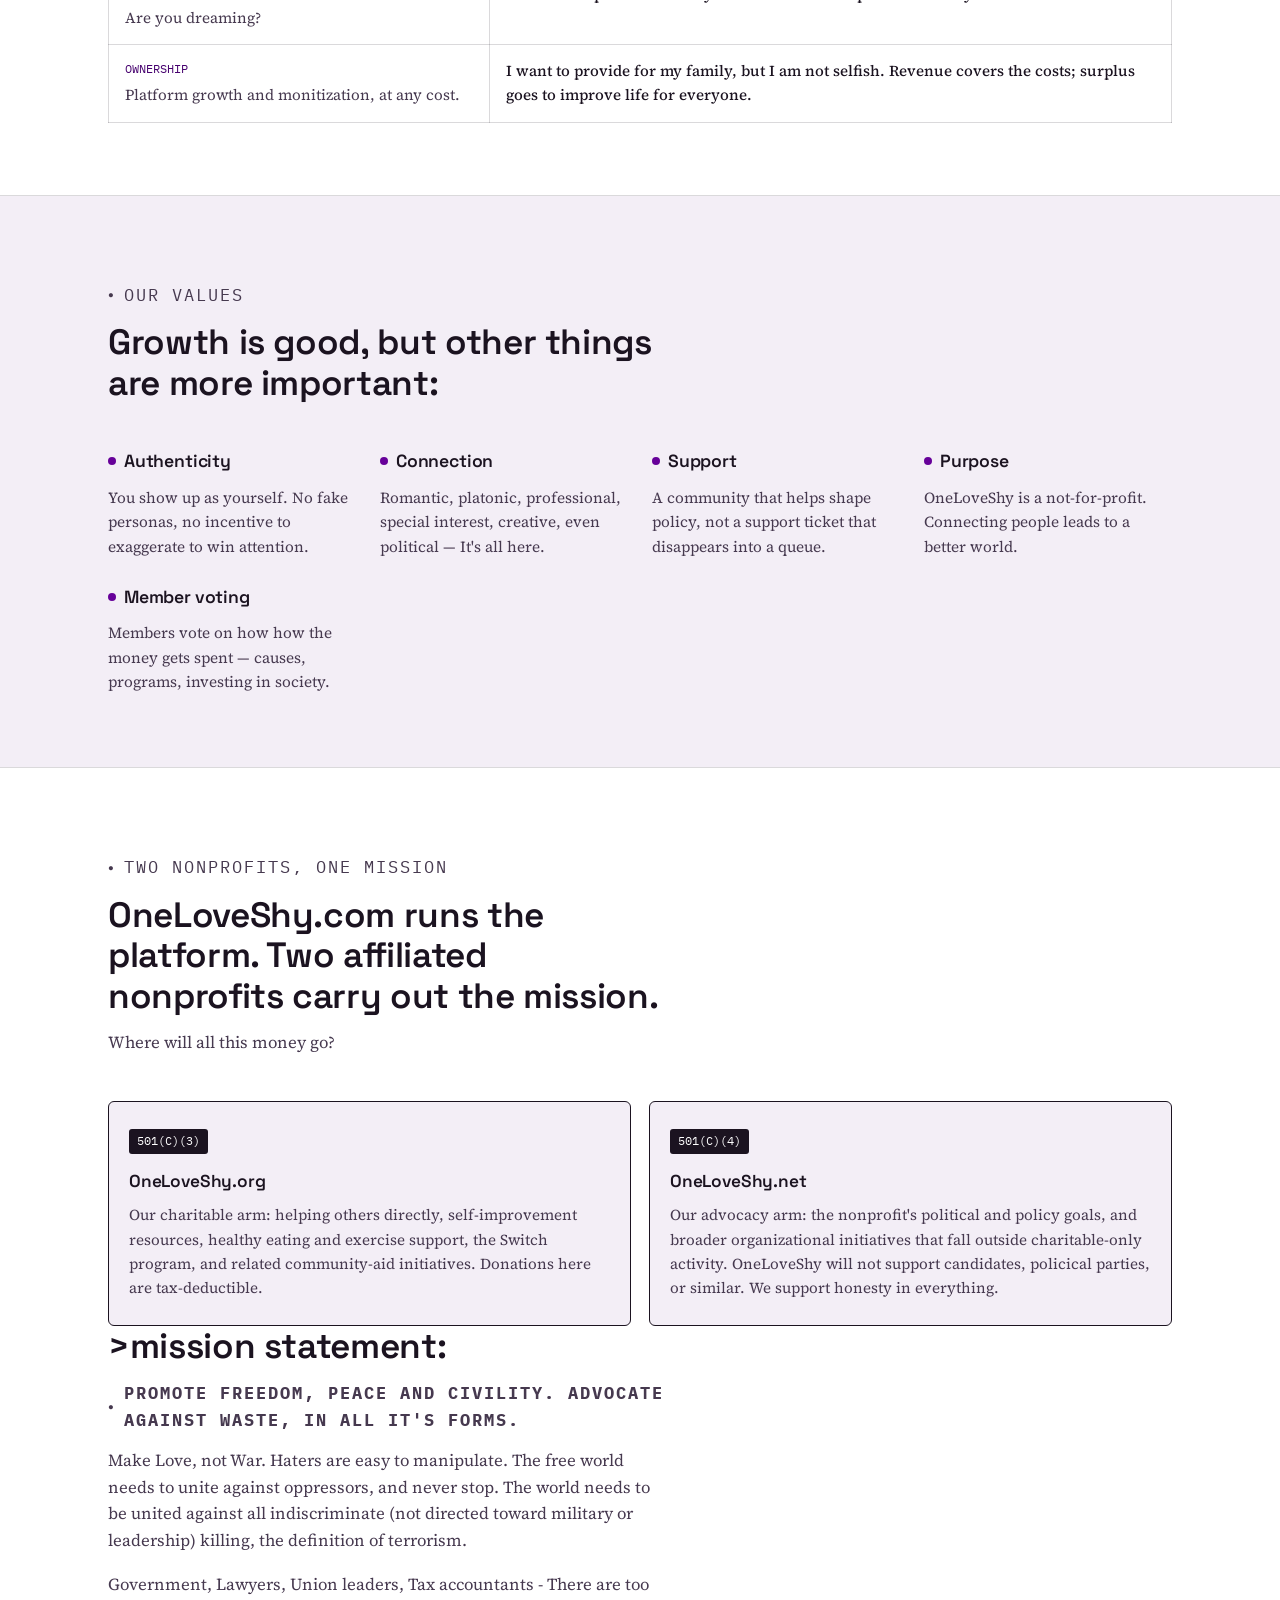
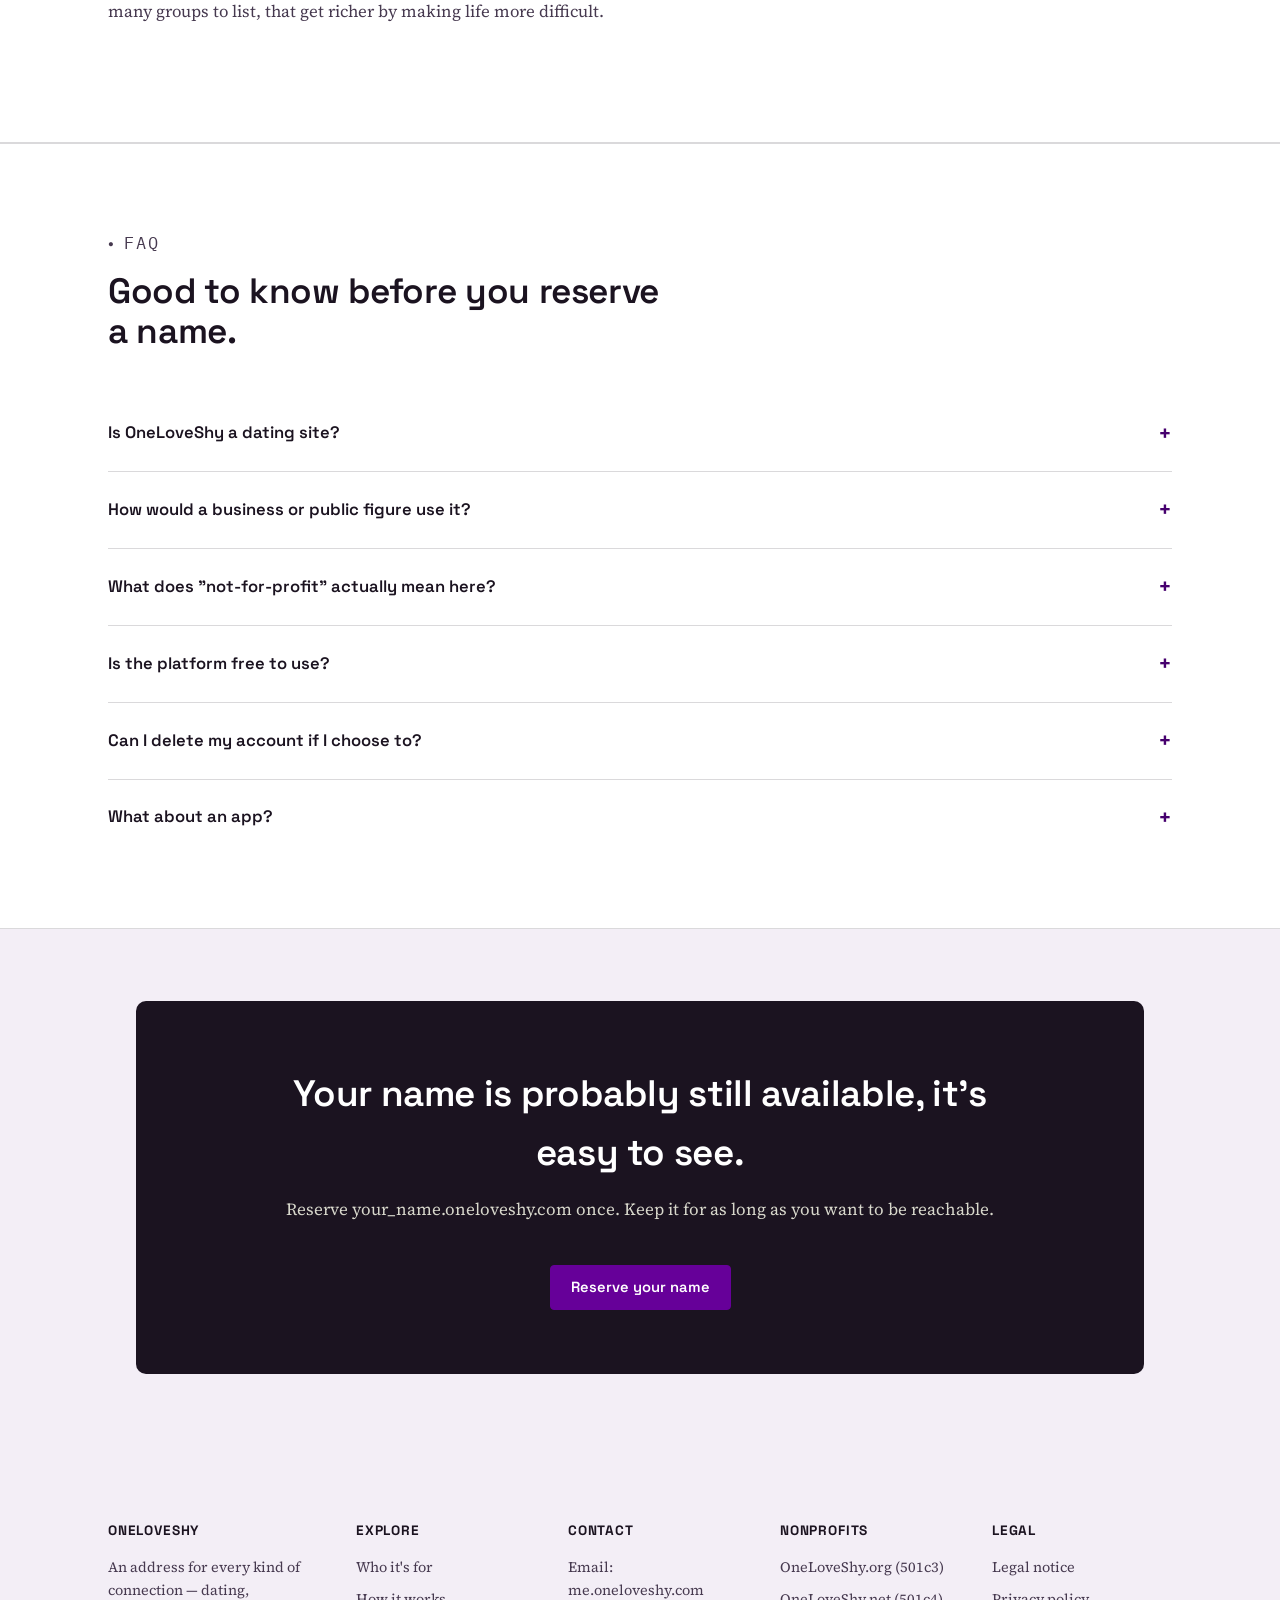
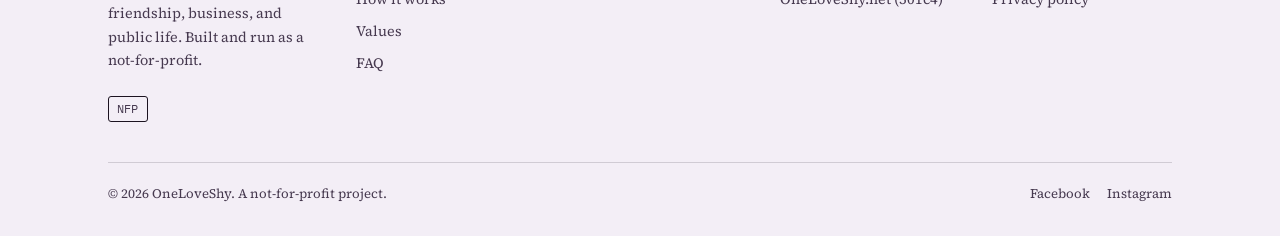
==== commit c00cc3df: "Merge branch 'main' of https://github.com/carlcom/OneLoveShy.com" ====
--- a/index.html
+++ b/index.html
@@ -6,7 +6,7 @@
   <title>OneLoveShy — Everyone has an address. Yours is yours.</title>
   <meta name="viewport" content="width=device-width, initial-scale=1">
   <meta name="description"
-    content="OneLoveShy gives every person, friend-seeker, small business, and public figure their own address — your_name.oneloveshy.com — and a no-spam, pay-to-message way to be reached. A no[...]">
+    content="OneLoveShy gives every person, friend-seeker, small business, and public figure their own address — your_name.oneloveshy.com — and a no-spam, pay-to-message way to be reached. A not-for-profit built for real connection.">
   <link rel="icon" type="image/svg+xml" href="favicon.svg">
   <link rel="preconnect" href="https://fonts.googleapis.com">
   <link rel="preconnect" href="https://fonts.gstatic.com" crossorigin>
@@ -161,9 +161,6 @@
       color: var(--stamp);
     }
 
-    /* helper for showing short labels on mobile */
-    nav.links a .short { display: none; }
-
     .btn {
       font-family: 'Space Grotesk', sans-serif;
       font-weight: 600;
@@ -207,29 +204,26 @@
     }
 
     @media (max-width:780px) {
-      /* Remove slide-in overlay: keep nav inline and simplify labels */
       nav.links {
-        position: static;
-        inset: auto;
-        background: transparent;
-        flex-direction: row;
-        flex-wrap: wrap;
-        align-items: center;
-        padding: 0;
-        transform: none;
-        transition: none;
-        gap: 14px;
-        border-top: none;
+        position: fixed;
+        inset: 64px 0 0 0;
+        background: var(--paper);
+        flex-direction: column;
+        align-items: flex-start;
+        padding: 28px;
+        transform: translateX(100%);
+        transition: transform .25s ease;
+        gap: 20px;
+        border-top: 1px solid var(--line);
+      }
+
+      nav.links.open {
+        transform: translateX(0%);
       }
 
       .navtoggle {
-        display: none; /* hide burger entirely */
-      }
-
-      /* show short menu labels and hide less-essential links */
-      nav.links a .full { display: none; }
-      nav.links a .short { display: inline; }
-      nav.links a.hide-on-mobile { display: none; }
+        display: block;
+      }
     }
 
     /* ===== HERO ===== */
@@ -555,7 +549,32 @@
       margin-bottom: 4px;
     }
 
-    /* Note: removed the small-screen stacking for the comparison table so the two-column layout remains on narrow viewports */
+    @media (max-width:700px) {
+
+      table.compare,
+      table.compare tbody,
+      table.compare tr,
+      table.compare td {
+        display: block;
+        width: 100%;
+      }
+
+      table.compare thead {
+        display: none;
+      }
+
+      table.compare tr {
+        border: 1.5px solid var(--ink);
+        margin-bottom: 14px;
+        border-radius: 6px;
+        overflow: hidden;
+      }
+
+      table.compare td {
+        border: none;
+        border-bottom: 1px solid var(--line);
+      }
+    }
 
     /* ===== VALUES ===== */
     .values-grid {
@@ -759,12 +778,11 @@
       </div>
       <button class="navtoggle" id="navToggle" aria-label="Toggle menu" aria-expanded="false">☰</button>
       <nav class="links" id="navLinks">
-        <a href="#who"><span class="full">Who it's for</span><span class="short">Who</span></a>
-        <a href="#how"><span class="full">How it works</span><span class="short">How</span></a>
-        <a href="#why"><span class="full">Why this, and not another app</span><span class="short">Why</span></a>
-        <a href="#values" class="hide-on-mobile">Values</a>
-        <a href="#faq" class="hide-on-mobile">FAQ</a>
-        <a class="btn btn-ghost hide-on-mobile" href="#join">Claim your address</a>
+        <a href="#who">Who it's for</a>
+        <a href="#how">How it works</a>
+        <a href="#values">Values</a>
+        <a href="#faq">FAQ</a>
+        <a class="btn btn-ghost" href="#join">Claim your address</a>
       </nav>
     </div>
   </header>
@@ -775,10 +793,10 @@
     <section class="hero">
       <div class="stripe top" aria-hidden="true"></div>
       <div class="wrap">
-        <p class="eyebrow">Built for Real Connections, not profit</p>
-        <h1>A place to meet real people.</h1>
-        <p class="lede">Every person and organisation on OneLoveShy gets their own
-          address — <strong>your_name.oneloveshy.com</strong>. Your time is priceless, don't waste it on "free" platforms. No spammers, 
+        <p class="eyebrow">Not-for-profit · built for real connection</p>
+        <h1>More than dating. A place to be found — by real people.</h1>
+        <p class="lede">Every person, friend-seeker, small business, and public figure on OneLoveShy gets their own
+          address — <strong>your_name.oneloveshy.com</strong>. It's simple: Only you know the value of your attention. No spammers, 
           time leaches, or fakes<sup>*</sup>.</p>
         <div class="cta-row">
           <a href="#join" class="btn btn-primary">Reserve your name</a>
@@ -802,8 +820,8 @@
       <div class="wrap">
         <div class="section-head">
           <p class="eyebrow">Who it's for</p>
-          <h2>One platform, many reasons to show up:</h2>
-          <p>You decide what your page is for. OneLoveShy doesn't put you into a box. — it gives everyone a reliable place to meet real people.</p>
+          <h2>One platform, many reasons to show up, like:</h2>
+          <p>You decide what your page is for. OneLoveShy doesn't put you into a box. — it gives everyone a reliable place to find real people.</p>
         </div>
         <div class="audience-grid">
           <div class="acard">
@@ -815,18 +833,20 @@
          <div class="acard">
             <span class="tag">Friendship</span>
             <h3>People looking for friends</h3>
-            <p>Not every connection is romantic. Set your page to "friends only" or whatever you're in the mood for, without the dating-app
+            <p>Not every connection is romantic. Set your page to "friends only" and meet people without the dating-app
               pressure.</p>
           </div>
           <div class="acard">
             <span class="tag">Business</span>
-            <h3>Big and small including nonprofits</h3>
-            <p>Every organization that cares about People, not just profits.</p>
+            <h3>Small businesses &amp; nonprofits</h3>
+            <p>A clean public page customers can message directly — no ad spend, no algorithm, no middleman taking a cut
+              of every lead.</p>
           </div>
           <div class="acard">
             <span class="tag">Public figures</span>
             <h3>Creators, artists &amp; celebrities</h3>
-            <p>One address fans can actually reach. You set the price to be heard — and know the message is real.</p>
+            <p>One verified address fans can actually reach. You set the price to be heard — and finally know a message
+              is real.</p>
           </div>
         </div>
       </div>
@@ -837,7 +857,7 @@
       <div class="wrap">
         <div class="section-head">
           <p class="eyebrow">How sending works</p>
-          <h2>A Message costs a stamp, ensuring the sender values you.</h2>
+          <h2>Every message costs a stamp. That's the whole spam filter.</h2>
         </div>
         <div class="how-grid">
           <ol class="steps">
@@ -845,21 +865,23 @@
               <span class="num mono">01</span>
               <div>
                 <h4>Find someone by their address</h4>
-                <p>Saw someone IRL like me.? Or search for who would like to meet.</p>
+                <p>Search a name or browse public profiles — dating, friendship, business, or public figures.</p>
               </div>
             </li>
             <li>
               <span class="num mono">02</span>
               <div>
                 <h4>Buy a stamp</h4>
-                <p>Small cost to send a message. No subscription or worthless "free" trial. Know before you send, what to expect, based on ratings.</p>
+                <p>One flat, simple price to send a message. No subscription, no "premium tier" games. Some people set
+                  their own price — or ask for a charity donation instead.</p>
               </div>
             </li>
             <li>
               <span class="num mono">03</span>
               <div>
-                <h4>Messages that get responses</h4>
-                <p>The member knows you value the message, encouraging a personal response.</p>
+                <h4>It actually arrives</h4>
+                <p>Stamped messages land in a real inbox, not a spam filter. Recipients rate senders, so bad behavior
+                  gets noticed.</p>
               </div>
             </li>
             <li>
@@ -867,7 +889,7 @@
               <div>
                 <h4>Keep your address forever</h4>
                 <p>Reserving your_name.oneloveshy.com is a one-time purchase. There's nothing to renew just to stay
-                  reachable<sup>*</sup>.</p>
+                  reachable.</p>
               </div>
             </li>
           </ol>
@@ -876,7 +898,7 @@
               <div class="small">First class</div>
               <div class="price">$1</div>
               <div class="small">per message</div>
-              <div class="note mono">or more: Member's Choice</div>
+              <div class="note mono">or a charity gift instead</div>
             </div>
           </div>
         </div>
@@ -884,11 +906,11 @@
     </section>
 
     <!-- COMPARISON -->
-    <section class="alt" id="why">
+    <section class="alt">
       <div class="wrap">
         <div class="section-head">
           <p class="eyebrow">Why this, and not another app</p>
-          <h2>I undersatnd what people hate about dating &amp; networking sites — OneLoveShy is different.</h2>
+          <h2>I looked at what people hate about dating &amp; networking sites — OneLoveShy is different.</h2>
         </div>
         <table class="compare">
           <thead>
@@ -899,8 +921,8 @@
           </thead>
           <tbody>
             <tr>
-              <td class="them"><span class="label">Pricing</span>Subscription fees - or "free" that costs more of your time.</td>
-              <td class="us">A one-time purchase to get your place. Free to keep a profile and receive messages
+              <td class="them"><span class="label">Pricing</span>Free trial to suck your time, then big subscription fees.</td>
+              <td class="us">A one-time purchase to reserve your name. Free to keep a profile and receive messages
                 forever.</td>
             </tr>
             <tr>
@@ -911,21 +933,23 @@
             <tr>
               <td class="them"><span class="label">Trust</span>Fake profiles, clickbait ads, scammers.
               </td>
-              <td class="us">No ad spend — real users promote OneLoveShy. Ratings to foster truth and trust.</td>
+              <td class="us">No ad spend — real users promote it. Ratings can't be bought, with optional "real"
+                verification.</td>
             </tr>
             <tr>
               <td class="them"><span class="label">Inbox</span>Free messaging means mass-blasting, fake likes, ghosting.
               </td>
-              <td class="us">Sending costs something: no spam. You can restrict who reaches you, and the donation requirement.</td>
+              <td class="us">Sending costs something, so nobody mass-messages. You can restrict who reaches you, or
+                require a donation.</td>
             </tr>
             <tr>
               <td class="them"><span class="label">Support</span>Are you dreaming?</td>
-              <td class="us">Self-service plus community feedback tools that promote civility. Contact Me. directly!
+              <td class="us">Self-service plus community feedback tools that promote civility.
               </td>
             </tr>
             <tr>
-              <td class="them"><span class="label">Ownership</span>Platform growth and monetization, at any cost.</td>
-              <td class="us">I am not selfish. Revenue covers the costs; surplus goes to improve life for everyone.</td>
+              <td class="them"><span class="label">Ownership</span>Platform growth and monitization, at any cost.</td>
+              <td class="us">I want to provide for my family, but I am not selfish. Revenue covers the costs; surplus goes to improve life for everyone.</td>
             </tr>
           </tbody>
         </table>
@@ -957,7 +981,7 @@
             <p>OneLoveShy is a not-for-profit. Connecting people leads to a better world.</p>
           </div>
           <div class="vcard">
-            <h3><span class="dot"></span>Membership</h3>
+            <h3><span class="dot"></span>Member voting</h3>
             <p>Members vote on how how the money gets spent — causes, programs, investing in society.</p>
           </div>
         </div>
@@ -981,10 +1005,158 @@
           </div>
           <div class="acard">
             <span class="tag">501(c)(4)</span>
-            <h3><a href="https://oneloveshy.foundation" target="_blank" rel="noopener">OneLoveShy Foundation</a></h3>
-            <p>Policy work, advocacy, and activities that further the mission of increasing healthy, honest human connection at scale.</p>
-          </div>
+            <h3><a href="https://oneloveshy.net" target="_blank" rel="noopener">OneLoveShy.net</a></h3>
+            <p>Our advocacy arm: the nonprofit's political and policy goals, and broader organizational initiatives that
+              fall outside charitable-only activity. OneLoveShy will not support candidates, policical parties, or similar.
+              We support honesty in everything.</p>
+          </div>
+        </div>
+        <div class="section-head">
+          <h2>>mission statement:</h2>
+          <p class="eyebrow"><b>Promote freedom, peace and civility. Advocate against waste, in all it's forms.</b></p>
+          <p>Make Love, not War. Haters are easy to manipulate. The free world needs to unite against oppressors, and never stop.
+            The world needs to be united against all indiscriminate (not directed toward military or leadership) killing, the definition of terrorism.</p>
+          <p>Government, Lawyers, Union leaders, Tax accountants - There are too many groups to list, that get richer by making life more difficult.
+          </p>
         </div>
       </div>
     </section>
 
+
+    <!-- FAQ -->
+    <section id="faq" class="alt">
+      <div class="wrap">
+        <div class="section-head">
+          <p class="eyebrow">FAQ</p>
+          <h2>Good to know before you reserve a name.</h2>
+        </div>
+
+        <details class="faq-item">
+          <summary>Is OneLoveShy a dating site?</summary>
+          <p>No, but trying (and being very dissappointed with) a dating site is what sparked the idea.</p>
+        </details>
+        <details class="faq-item">
+          <summary>How would a business or public figure use it?</summary>
+          <p>Get a clean public page with easy-to-remember address — then promote how you want. Trust-meter on every page, because trust is key.
+            Even the super-busy can give a little time for someone who has donated to their favorite charity, filtering serious messages from noise.</p>
+        </details>
+        <details class="faq-item">
+          <summary>What does "not-for-profit" actually mean here?</summary>
+          <p>OneLoveShy isn't built to maximize returns for owners or investors. Message fees and name reservations
+            cover hosting, moderation, and development; anything left over goes back into the platform or community
+            causes, not dividends.</p>
+        </details>
+        <details class="faq-item">
+          <summary>Is the platform free to use?</summary>
+          <p>Browsing is — Joining by reserving your_name is a one time fee, allowing peop a profile and receiving messages is free. Reserving your specific name
+            (your_name.oneloveshy.com) is a one-time purchase, and senders pay a small stamp fee to message you.</p>
+        </details>
+        <details class="faq-item">
+          <summary>Can I delete my account if I choose to?</summary>
+          <p>Yes, you have control over how you can be found and messaged.</p>
+        </details>
+        <details class="faq-item">
+          <summary>What about an app?</summary>
+          <p>No - You have too many.</p>
+        </details>
+      </div>
+    </section>
+
+    <!-- FINAL CTA -->
+    <section id="join">
+      <div class="wrap">
+        <div class="final-cta">
+          <h2>Your name is probably still available, it's easy to see.</h2>
+          <p>Reserve your_name.oneloveshy.com once. Keep it for as long as you want to be reachable.</p>
+          <a href="#" class="btn btn-primary">Reserve your name</a>
+        </div>
+      </div>
+    </section>
+
+  </main>
+
+  <footer>
+    <div class="wrap">
+      <div class="foot-grid">
+        <div>
+          <h4>OneLoveShy</h4>
+          <p>An address for every kind of connection — dating, friendship, business, and public life. Built and run as a
+            not-for-profit.</p>
+          <span class="nfp-badge mono">NFP</span>
+        </div>
+        <div>
+          <h4>Explore</h4>
+          <ul>
+            <li><a href="#who">Who it's for</a></li>
+            <li><a href="#how">How it works</a></li>
+            <li><a href="#values">Values</a></li>
+            <li><a href="#faq">FAQ</a></li>
+          </ul>
+        </div>
+        <div>
+          <h4>Contact</h4>
+          <ul>
+            <li>Email: me.oneloveshy.com</li>
+
+          </ul>
+        </div>
+        <div>
+          <h4>Nonprofits</h4>
+          <ul>
+            <li><a href="https://oneloveshy.org" target="_blank" rel="noopener">OneLoveShy.org (501c3)</a></li>
+            <li><a href="https://oneloveshy.net" target="_blank" rel="noopener">OneLoveShy.net (501c4)</a></li>
+          </ul>
+        </div>
+        <div>
+          <h4>Legal</h4>
+          <ul>
+            <li><a href="/legal-notice">Legal notice</a></li>
+            <li><a href="/privacy">Privacy policy</a></li>
+          </ul>
+        </div>
+      </div>
+      <div class="foot-bottom">
+        <span>© 2026 OneLoveShy. A not-for-profit project.</span>
+        <span>
+          <a href="https://www.facebook.com/" style="margin-right:14px;">Facebook</a>
+          <a href="https://www.instagram.com/">Instagram</a>
+        </span>
+      </div>
+    </div>
+  </footer>
+
+  <script>
+    // mobile nav
+    const toggle = document.getElementById('navToggle');
+    const links = document.getElementById('navLinks');
+    toggle.addEventListener('click', () => {
+      const open = links.classList.toggle('open');
+      toggle.setAttribute('aria-expanded', open);
+    });
+    links.querySelectorAll('a').forEach(a => a.addEventListener('click', () => {
+      links.classList.remove('open');
+      toggle.setAttribute('aria-expanded', 'false');
+    }));
+
+    // hero address rotator
+    const examples = [
+      { who: 'maria', tag: 'looking for friends, open to more' },
+      { who: 'thecafedowntown', tag: 'local business · verified' },
+      { who: 'djkayverified', tag: 'public figure · fan messages welcome' },
+      { who: 'samuel', tag: 'dating · serious connections only' }
+    ];
+    let i = 0;
+    const reduceMotion = window.matchMedia('(prefers-reduced-motion: reduce)').matches;
+    if (!reduceMotion) {
+      setInterval(() => {
+        i = (i + 1) % examples.length;
+        const el = document.getElementById('address-text');
+        const tag = document.getElementById('address-tag');
+        el.innerHTML = '<span class="who">' + examples[i].who + '</span>.oneloveshy.com';
+        tag.textContent = examples[i].tag;
+      }, 3200);
+    }
+  </script>
+</body>
+
+</html>
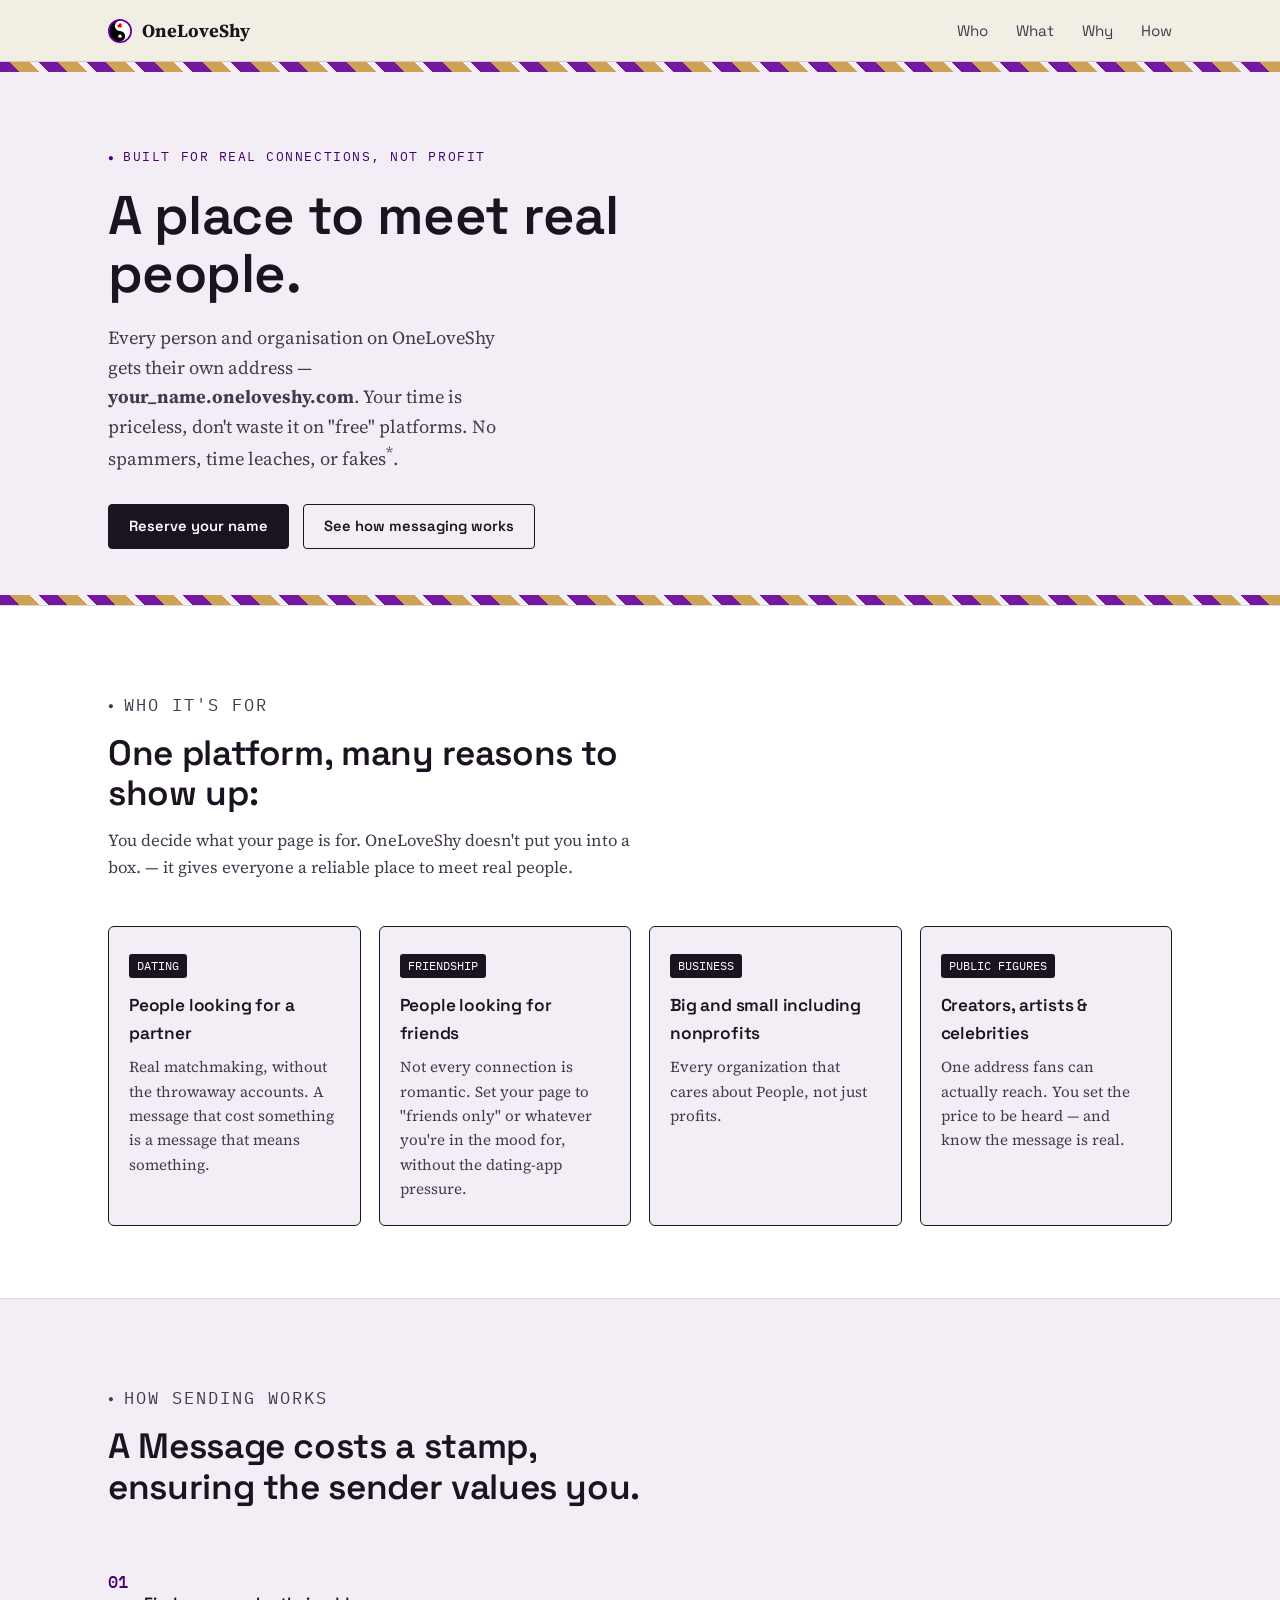
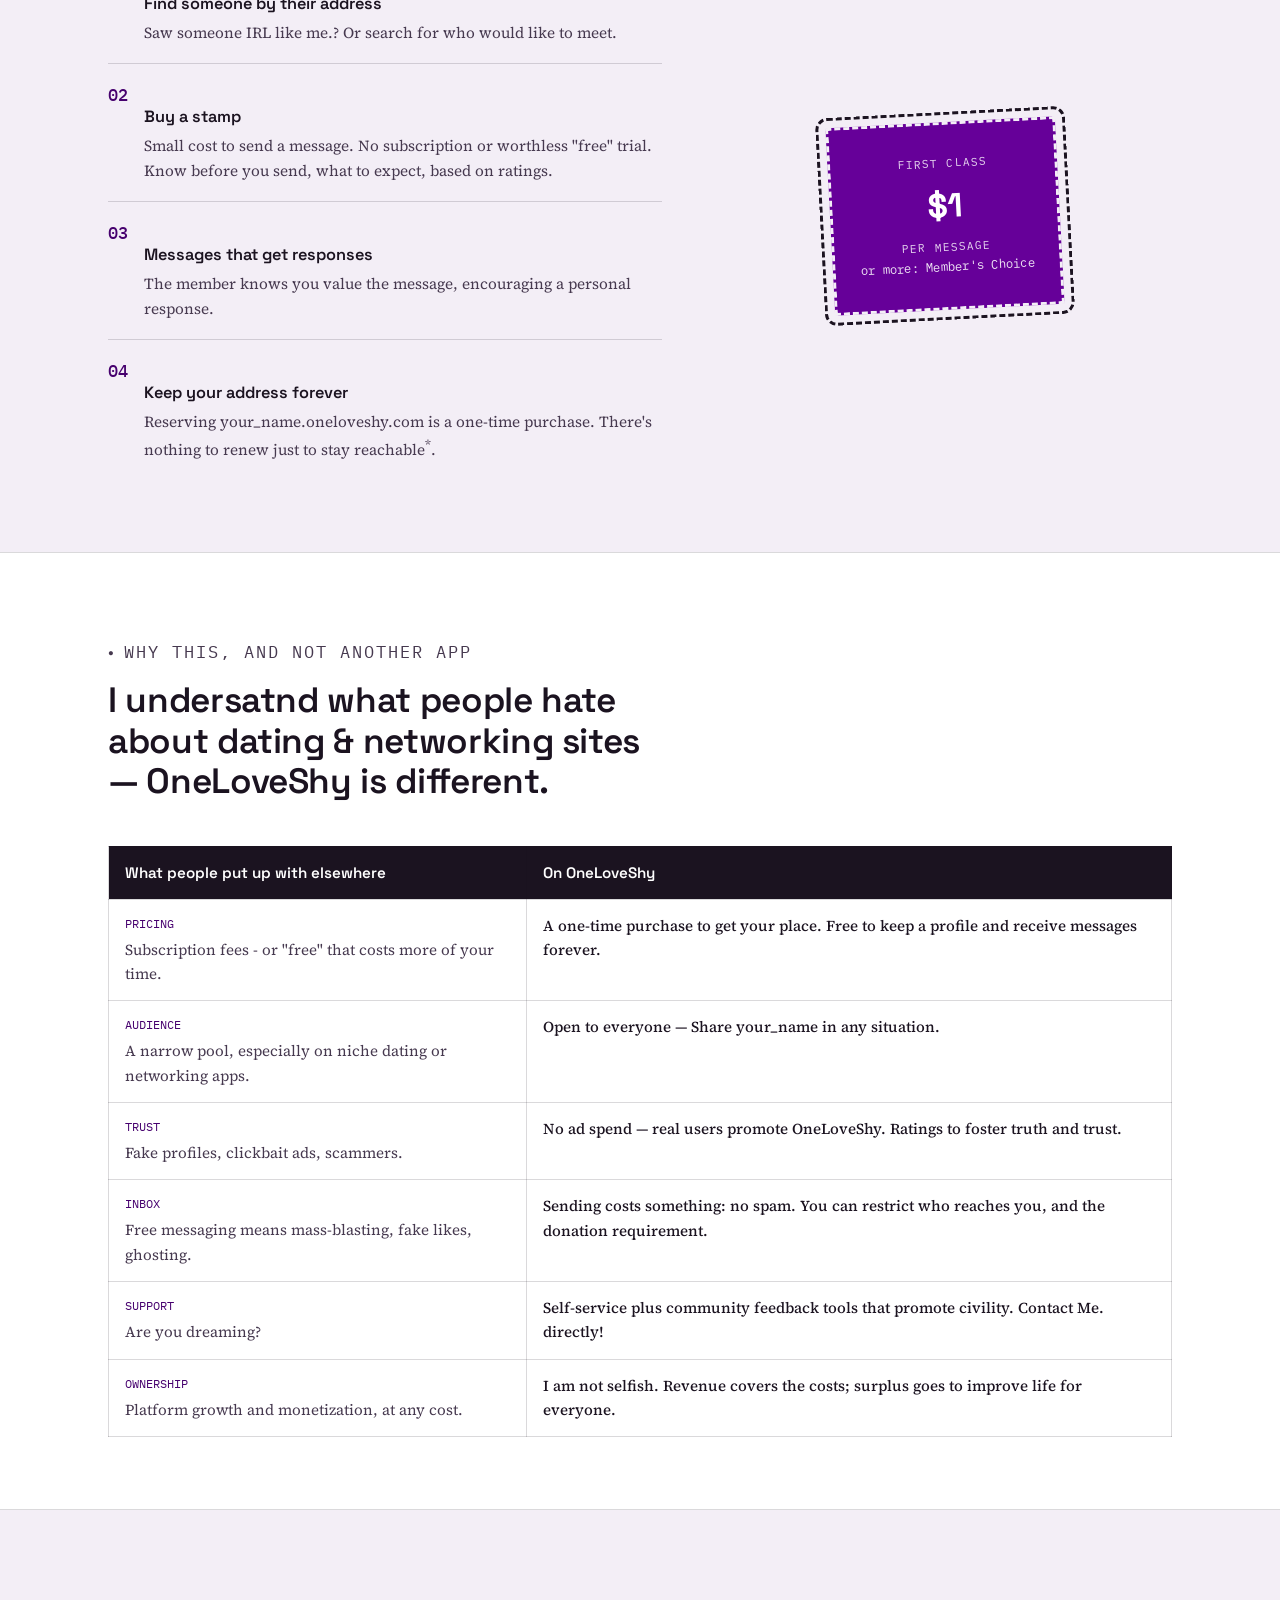
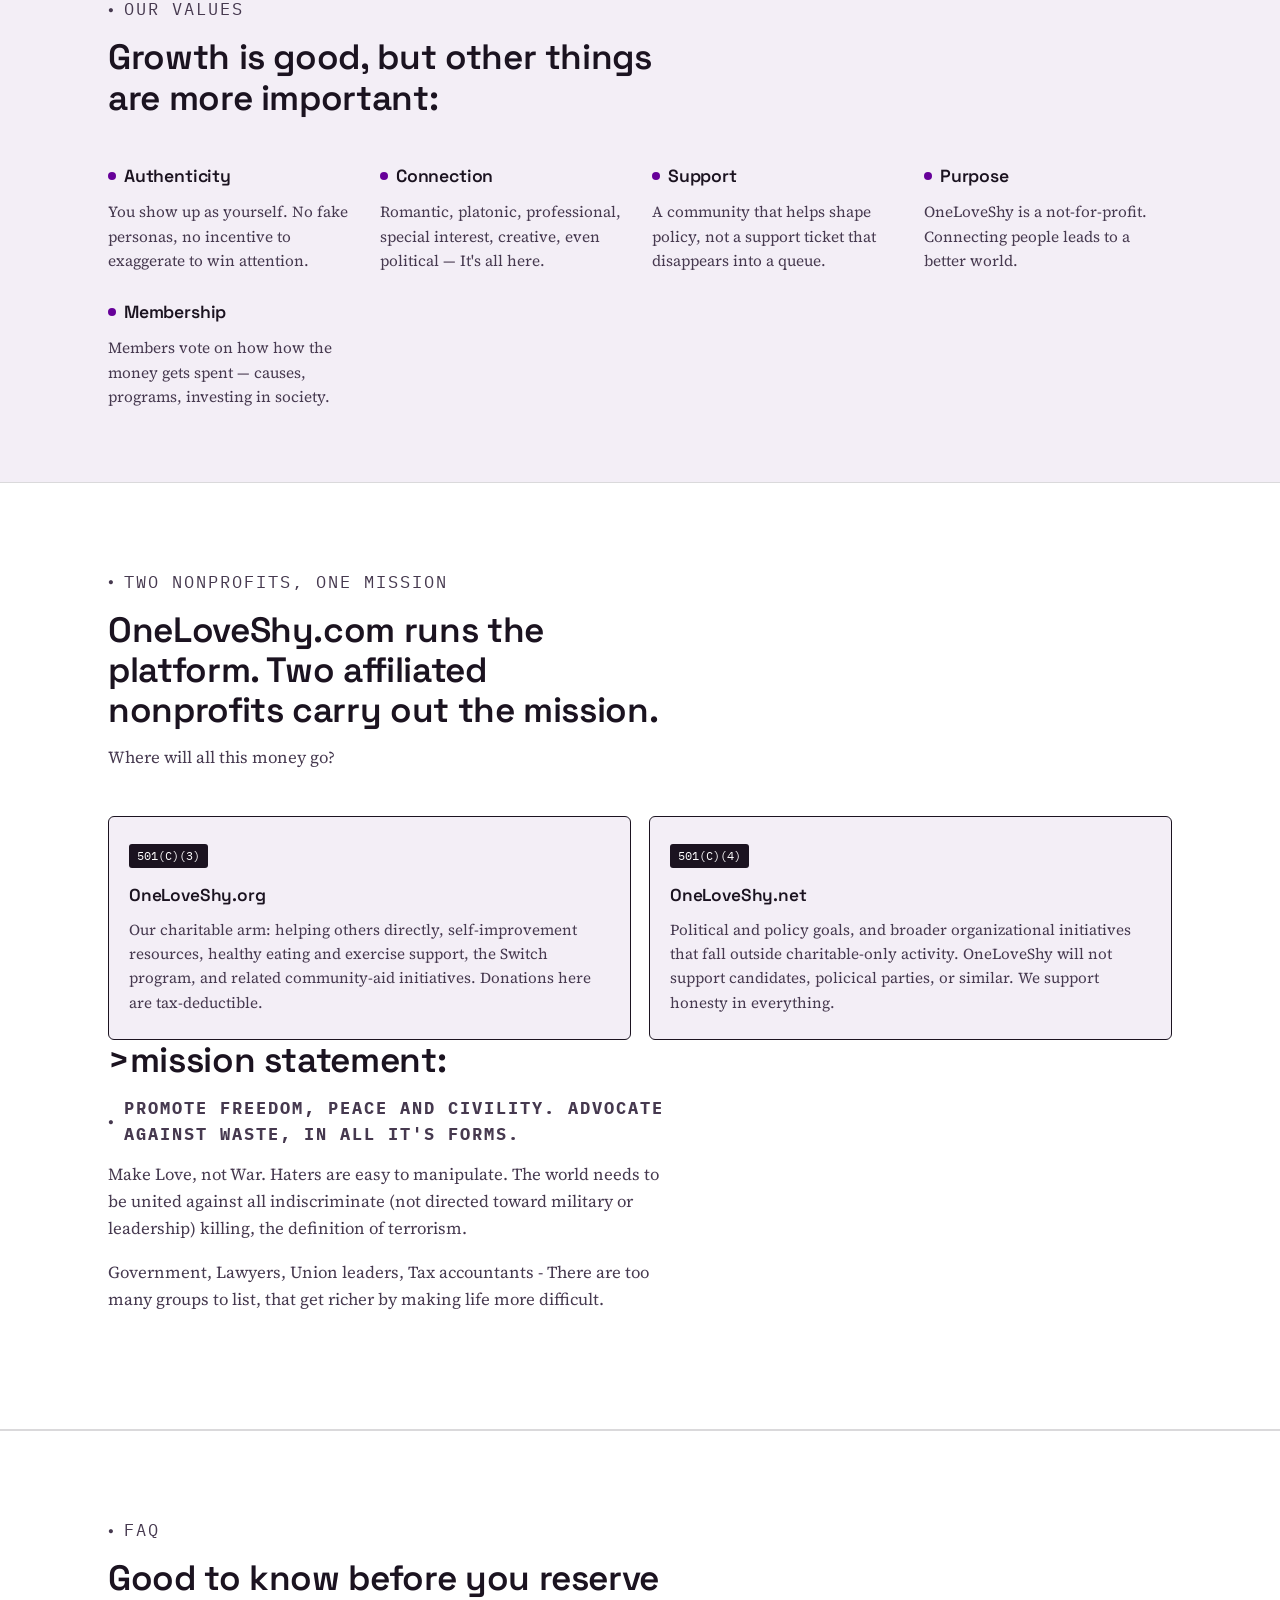
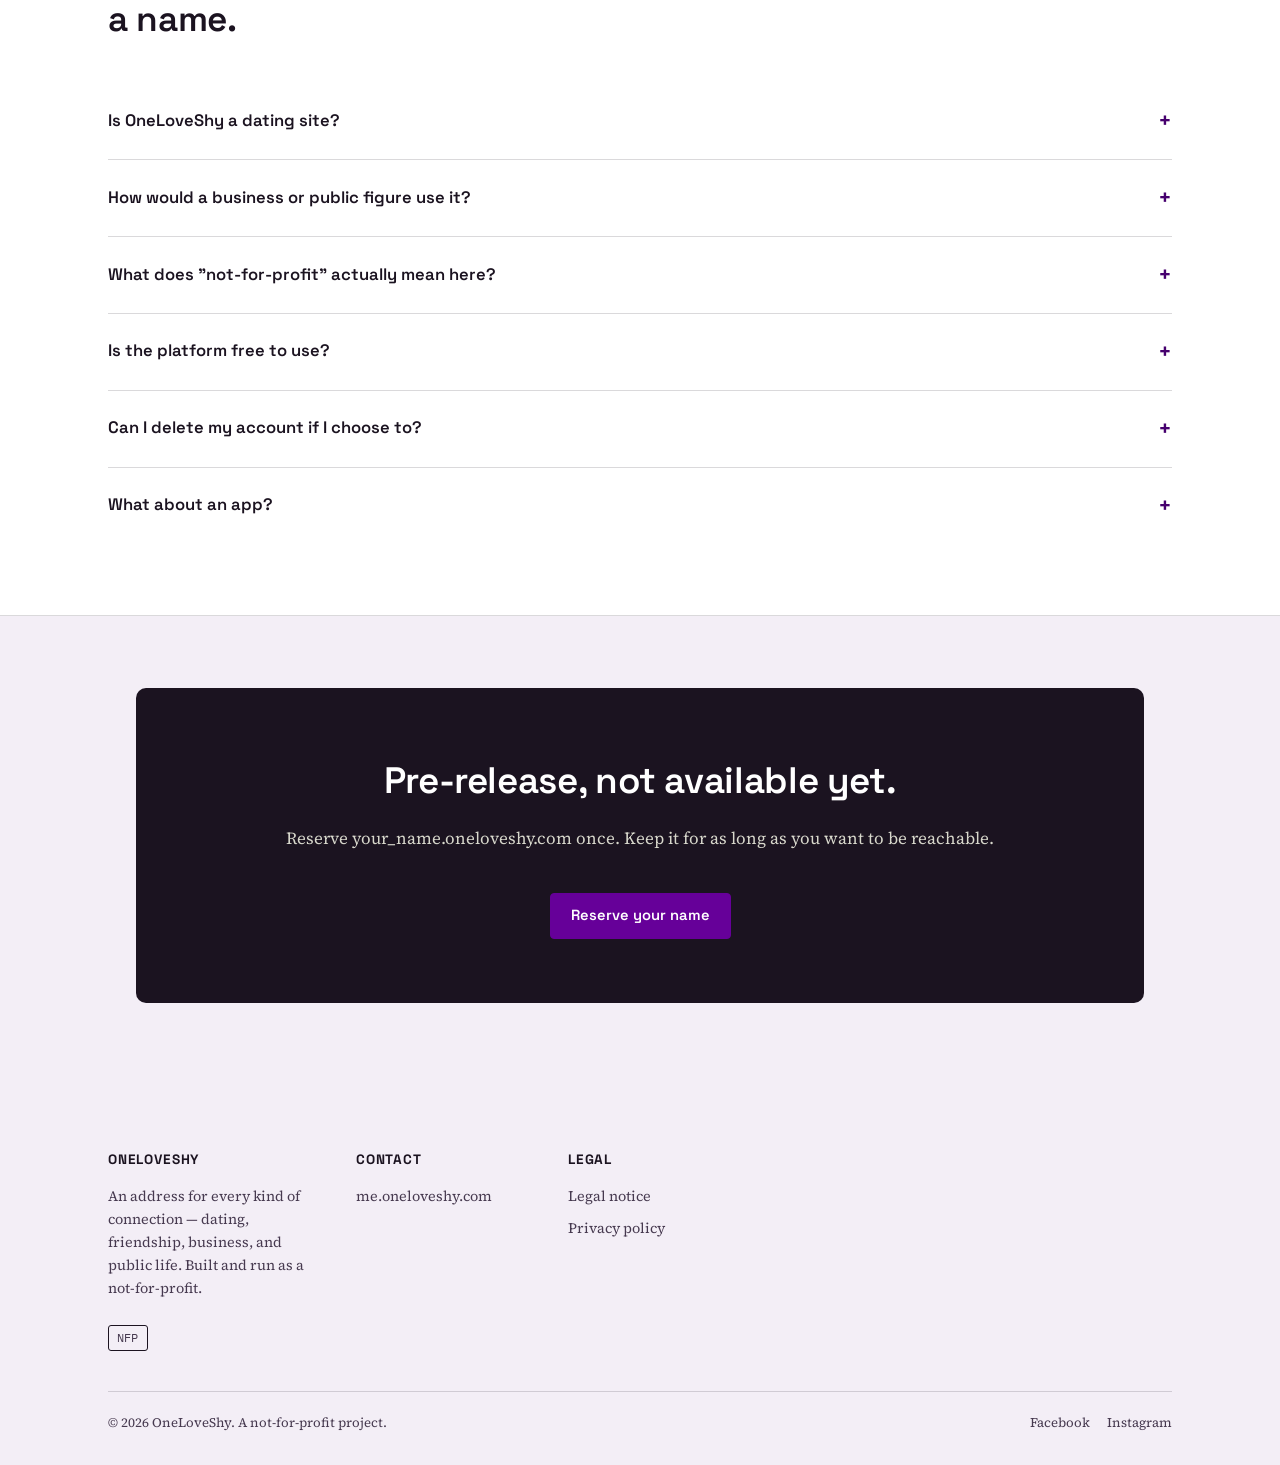
==== commit 82d78d19: "add find" ====
--- a/index.html
+++ b/index.html
@@ -5,8 +5,7 @@
   <meta charset="UTF-8">
   <title>OneLoveShy — Everyone has an address. Yours is yours.</title>
   <meta name="viewport" content="width=device-width, initial-scale=1">
-  <meta name="description"
-    content="OneLoveShy gives every person, friend-seeker, small business, and public figure their own address — your_name.oneloveshy.com — and a no-spam, pay-to-message way to be reached. A not-for-profit built for real connection.">
+  <meta name="description" content="OneLoveShy is the place everyone can meet, without the fakes and spam bots.">
   <link rel="icon" type="image/svg+xml" href="favicon.svg">
   <link rel="preconnect" href="https://fonts.googleapis.com">
   <link rel="preconnect" href="https://fonts.gstatic.com" crossorigin>
@@ -194,36 +193,23 @@
       color: var(--white);
     }
 
-    .navtoggle {
-      display: none;
-      background: none;
-      border: none;
-      font-size: 1.6rem;
-      cursor: pointer;
-      color: var(--ink);
-    }
 
     @media (max-width:780px) {
+
       nav.links {
-        position: fixed;
-        inset: 64px 0 0 0;
-        background: var(--paper);
-        flex-direction: column;
-        align-items: flex-start;
-        padding: 28px;
-        transform: translateX(100%);
-        transition: transform .25s ease;
-        gap: 20px;
-        border-top: 1px solid var(--line);
+        position: static;
+        inset: auto;
+        background: transparent;
+        flex-direction: row;
+        flex-wrap: wrap;
+        align-items: center;
+        padding: 0;
+        transform: none;
+        transition: none;
+        gap: 14px;
+        border-top: none;
       }
 
-      nav.links.open {
-        transform: translateX(0%);
-      }
-
-      .navtoggle {
-        display: block;
-      }
     }
 
     /* ===== HERO ===== */
@@ -549,33 +535,6 @@
       margin-bottom: 4px;
     }
 
-    @media (max-width:700px) {
-
-      table.compare,
-      table.compare tbody,
-      table.compare tr,
-      table.compare td {
-        display: block;
-        width: 100%;
-      }
-
-      table.compare thead {
-        display: none;
-      }
-
-      table.compare tr {
-        border: 1.5px solid var(--ink);
-        margin-bottom: 14px;
-        border-radius: 6px;
-        overflow: hidden;
-      }
-
-      table.compare td {
-        border: none;
-        border-bottom: 1px solid var(--line);
-      }
-    }
-
     /* ===== VALUES ===== */
     .values-grid {
       display: grid;
@@ -771,18 +730,18 @@
           <circle cx="7" cy="7" r="6.5" fill="black" />
           <path d="M7,13.5 A6.5,6.5 0 0 0 7,0.5 m0,0.5 A3,3 0 0 0 7,7 A3,3 0 0 1 7,13 Z" fill="white" />
           <circle cx="7" cy="10" r="1" fill="white" />
-          <circle cx="7" cy="4" r="1" fill="black" />
-          <circle xmlns="http://www.w3.org/2000/svg" cx="7" cy="7" r="6.5" fill="none" stroke="#609" stroke-width="1" />
+          <path d="M7,3.1 C6.5,2.5 5.6,2.8 5.6,3.6 C5.6,4.4 7,5.3 7,5.3 C7,5.3 8.4,4.4 8.4,3.6 C8.4,2.8 7.5,2.5 7,3.1 Z"
+            fill="#e00" transform="rotate(-45 7 4)" />
+          <circle cx="7" cy="7" r="6.5" fill="none" stroke="#609" stroke-width="1" />
         </svg>
         <span class="brand-name">OneLoveShy</span>
       </div>
-      <button class="navtoggle" id="navToggle" aria-label="Toggle menu" aria-expanded="false">☰</button>
+   
       <nav class="links" id="navLinks">
-        <a href="#who">Who it's for</a>
-        <a href="#how">How it works</a>
-        <a href="#values">Values</a>
-        <a href="#faq">FAQ</a>
-        <a class="btn btn-ghost" href="#join">Claim your address</a>
+        <a href="#who">Who</a>
+        <a href="#what">What</a>
+        <a href="#why">Why</a>
+        <a href="#how">How</a>
       </nav>
     </div>
   </header>
@@ -790,38 +749,33 @@
   <main id="main">
 
     <!-- HERO -->
-    <section class="hero">
+    <section class="hero" id="what">
       <div class="stripe top" aria-hidden="true"></div>
       <div class="wrap">
-        <p class="eyebrow">Not-for-profit · built for real connection</p>
-        <h1>More than dating. A place to be found — by real people.</h1>
-        <p class="lede">Every person, friend-seeker, small business, and public figure on OneLoveShy gets their own
-          address — <strong>your_name.oneloveshy.com</strong>. It's simple: Only you know the value of your attention. No spammers, 
-          time leaches, or fakes<sup>*</sup>.</p>
+        <p class="eyebrow">Built for Real Connections, not profit</p>
+        <h1>A place to meet real people.</h1>
+        <p class="lede">Every person and organisation on OneLoveShy gets their own
+          address — <strong>your_name.oneloveshy.com</strong>. Your time is priceless, don't waste it on "free"
+          platforms. No spammers, time leaches, or fakes<sup>*</sup>.</p>
         <div class="cta-row">
           <a href="#join" class="btn btn-primary">Reserve your name</a>
           <a href="#how" class="btn btn-ghost">See how messaging works</a>
         </div>
 
-        <div class="address-mock" role="group" aria-label="Example profile address">
-          <div class="address-bar-top" aria-hidden="true"><span></span><span></span><span></span></div>
-          <div class="address-bar">
-            <span class="lock" aria-hidden="true"></span>
-            <span id="address-text" class="mono"><span class="who">maria</span>.oneloveshy.com</span>
-          </div>
-          <div class="address-tag" id="address-tag">looking for friends, open to more</div>
-        </div>
       </div>
       <div class="stripe" style="bottom:0;" aria-hidden="true"></div>
     </section>
+
+
 
     <!-- WHO IT'S FOR -->
     <section id="who" class="alt">
       <div class="wrap">
         <div class="section-head">
           <p class="eyebrow">Who it's for</p>
-          <h2>One platform, many reasons to show up, like:</h2>
-          <p>You decide what your page is for. OneLoveShy doesn't put you into a box. — it gives everyone a reliable place to find real people.</p>
+          <h2>One platform, many reasons to show up:</h2>
+          <p>You decide what your page is for. OneLoveShy doesn't put you into a box. — it gives everyone a reliable
+            place to meet real people.</p>
         </div>
         <div class="audience-grid">
           <div class="acard">
@@ -830,23 +784,22 @@
             <p>Real matchmaking, without the throwaway accounts. A message that cost something is a message that means
               something.</p>
           </div>
-         <div class="acard">
+          <div class="acard">
             <span class="tag">Friendship</span>
             <h3>People looking for friends</h3>
-            <p>Not every connection is romantic. Set your page to "friends only" and meet people without the dating-app
+            <p>Not every connection is romantic. Set your page to "friends only" or whatever you're in the mood for,
+              without the dating-app
               pressure.</p>
           </div>
           <div class="acard">
             <span class="tag">Business</span>
-            <h3>Small businesses &amp; nonprofits</h3>
-            <p>A clean public page customers can message directly — no ad spend, no algorithm, no middleman taking a cut
-              of every lead.</p>
+            <h3>Big and small including nonprofits</h3>
+            <p>Every organization that cares about People, not just profits.</p>
           </div>
           <div class="acard">
             <span class="tag">Public figures</span>
             <h3>Creators, artists &amp; celebrities</h3>
-            <p>One verified address fans can actually reach. You set the price to be heard — and finally know a message
-              is real.</p>
+            <p>One address fans can actually reach. You set the price to be heard — and know the message is real.</p>
           </div>
         </div>
       </div>
@@ -857,7 +810,7 @@
       <div class="wrap">
         <div class="section-head">
           <p class="eyebrow">How sending works</p>
-          <h2>Every message costs a stamp. That's the whole spam filter.</h2>
+          <h2>A Message costs a stamp, ensuring the sender values you.</h2>
         </div>
         <div class="how-grid">
           <ol class="steps">
@@ -865,23 +818,22 @@
               <span class="num mono">01</span>
               <div>
                 <h4>Find someone by their address</h4>
-                <p>Search a name or browse public profiles — dating, friendship, business, or public figures.</p>
+                <p>Saw someone IRL like me.? Or search for who would like to meet.</p>
               </div>
             </li>
             <li>
               <span class="num mono">02</span>
               <div>
                 <h4>Buy a stamp</h4>
-                <p>One flat, simple price to send a message. No subscription, no "premium tier" games. Some people set
-                  their own price — or ask for a charity donation instead.</p>
+                <p>Small cost to send a message. No subscription or worthless "free" trial. Know before you send, what
+                  to expect, based on ratings.</p>
               </div>
             </li>
             <li>
               <span class="num mono">03</span>
               <div>
-                <h4>It actually arrives</h4>
-                <p>Stamped messages land in a real inbox, not a spam filter. Recipients rate senders, so bad behavior
-                  gets noticed.</p>
+                <h4>Messages that get responses</h4>
+                <p>The member knows you value the message, encouraging a personal response.</p>
               </div>
             </li>
             <li>
@@ -889,7 +841,7 @@
               <div>
                 <h4>Keep your address forever</h4>
                 <p>Reserving your_name.oneloveshy.com is a one-time purchase. There's nothing to renew just to stay
-                  reachable.</p>
+                  reachable<sup>*</sup>.</p>
               </div>
             </li>
           </ol>
@@ -898,7 +850,7 @@
               <div class="small">First class</div>
               <div class="price">$1</div>
               <div class="small">per message</div>
-              <div class="note mono">or a charity gift instead</div>
+              <div class="note mono">or more: Member's Choice</div>
             </div>
           </div>
         </div>
@@ -906,11 +858,11 @@
     </section>
 
     <!-- COMPARISON -->
-    <section class="alt">
+    <section class="alt" id="why">
       <div class="wrap">
         <div class="section-head">
           <p class="eyebrow">Why this, and not another app</p>
-          <h2>I looked at what people hate about dating &amp; networking sites — OneLoveShy is different.</h2>
+          <h2>I undersatnd what people hate about dating &amp; networking sites — OneLoveShy is different.</h2>
         </div>
         <table class="compare">
           <thead>
@@ -921,8 +873,9 @@
           </thead>
           <tbody>
             <tr>
-              <td class="them"><span class="label">Pricing</span>Free trial to suck your time, then big subscription fees.</td>
-              <td class="us">A one-time purchase to reserve your name. Free to keep a profile and receive messages
+              <td class="them"><span class="label">Pricing</span>Subscription fees - or "free" that costs more of your
+                time.</td>
+              <td class="us">A one-time purchase to get your place. Free to keep a profile and receive messages
                 forever.</td>
             </tr>
             <tr>
@@ -933,23 +886,22 @@
             <tr>
               <td class="them"><span class="label">Trust</span>Fake profiles, clickbait ads, scammers.
               </td>
-              <td class="us">No ad spend — real users promote it. Ratings can't be bought, with optional "real"
-                verification.</td>
+              <td class="us">No ad spend — real users promote OneLoveShy. Ratings to foster truth and trust.</td>
             </tr>
             <tr>
               <td class="them"><span class="label">Inbox</span>Free messaging means mass-blasting, fake likes, ghosting.
               </td>
-              <td class="us">Sending costs something, so nobody mass-messages. You can restrict who reaches you, or
-                require a donation.</td>
+              <td class="us">Sending costs something: no spam. You can restrict who reaches you, and the donation
+                requirement.</td>
             </tr>
             <tr>
               <td class="them"><span class="label">Support</span>Are you dreaming?</td>
-              <td class="us">Self-service plus community feedback tools that promote civility.
+              <td class="us">Self-service plus community feedback tools that promote civility. Contact Me. directly!
               </td>
             </tr>
             <tr>
-              <td class="them"><span class="label">Ownership</span>Platform growth and monitization, at any cost.</td>
-              <td class="us">I want to provide for my family, but I am not selfish. Revenue covers the costs; surplus goes to improve life for everyone.</td>
+              <td class="them"><span class="label">Ownership</span>Platform growth and monetization, at any cost.</td>
+              <td class="us">I am not selfish. Revenue covers the costs; surplus goes to improve life for everyone.</td>
             </tr>
           </tbody>
         </table>
@@ -981,7 +933,7 @@
             <p>OneLoveShy is a not-for-profit. Connecting people leads to a better world.</p>
           </div>
           <div class="vcard">
-            <h3><span class="dot"></span>Member voting</h3>
+            <h3><span class="dot"></span>Membership</h3>
             <p>Members vote on how how the money gets spent — causes, programs, investing in society.</p>
           </div>
         </div>
@@ -998,30 +950,31 @@
         </div>
         <div class="audience-grid" style="grid-template-columns:repeat(2,1fr);">
           <div class="acard">
-            <span class="tag">501(c)(3)</span>
-            <h3><a href="https://oneloveshy.org" target="_blank" rel="noopener">OneLoveShy.org</a></h3>
+            <a href="https://oneloveshy.org" target="_blank" rel="noopener">
+              <span class="tag">501(c)(3)</span>
+            <h3>OneLoveShy.org</h3>
             <p>Our charitable arm: helping others directly, self-improvement resources, healthy eating and exercise
               support, the Switch program, and related community-aid initiatives. Donations here are tax-deductible.</p>
-          </div>
+          </a></div>
           <div class="acard">
-            <span class="tag">501(c)(4)</span>
-            <h3><a href="https://oneloveshy.net" target="_blank" rel="noopener">OneLoveShy.net</a></h3>
-            <p>Our advocacy arm: the nonprofit's political and policy goals, and broader organizational initiatives that
-              fall outside charitable-only activity. OneLoveShy will not support candidates, policical parties, or similar.
-              We support honesty in everything.</p>
-          </div>
+            <a href="https://oneloveshy.net" target="_blank" rel="noopener"><span class="tag">501(c)(4)</span>
+            <h3>OneLoveShy.net</h3>
+            <p>Political and policy goals, and broader organizational initiatives that
+            fall outside charitable-only activity. OneLoveShy will not support candidates, policical parties, or similar.
+            We support honesty in everything.</p>
+          </a></div>
         </div>
         <div class="section-head">
           <h2>>mission statement:</h2>
           <p class="eyebrow"><b>Promote freedom, peace and civility. Advocate against waste, in all it's forms.</b></p>
-          <p>Make Love, not War. Haters are easy to manipulate. The free world needs to unite against oppressors, and never stop.
-            The world needs to be united against all indiscriminate (not directed toward military or leadership) killing, the definition of terrorism.</p>
-          <p>Government, Lawyers, Union leaders, Tax accountants - There are too many groups to list, that get richer by making life more difficult.
+          <p>Make Love, not War. Haters are easy to manipulate. The world needs to be united against all indiscriminate (not directed toward military or leadership) killing, the
+            definition of terrorism.</p>
+          <p>Government, Lawyers, Union leaders, Tax accountants - There are too many groups to list, that get richer by making
+            life more difficult.
           </p>
         </div>
       </div>
     </section>
-
 
     <!-- FAQ -->
     <section id="faq" class="alt">
@@ -1033,12 +986,14 @@
 
         <details class="faq-item">
           <summary>Is OneLoveShy a dating site?</summary>
-          <p>No, but trying (and being very dissappointed with) a dating site is what sparked the idea.</p>
+          <p>No, but trying (and being very disappointed with) a dating site is what sparked the idea.</p>
         </details>
         <details class="faq-item">
           <summary>How would a business or public figure use it?</summary>
-          <p>Get a clean public page with easy-to-remember address — then promote how you want. Trust-meter on every page, because trust is key.
-            Even the super-busy can give a little time for someone who has donated to their favorite charity, filtering serious messages from noise.</p>
+          <p>Get a clean public place with easy-to-remember address — then promote how you want. 
+            Trust-meter rating, because trust is key.
+            Even the super-busy can give a little time for someone who has donated to their favorite charity, filtering
+            serious messages from noise.</p>
         </details>
         <details class="faq-item">
           <summary>What does "not-for-profit" actually mean here?</summary>
@@ -1048,8 +1003,8 @@
         </details>
         <details class="faq-item">
           <summary>Is the platform free to use?</summary>
-          <p>Browsing is — Joining by reserving your_name is a one time fee, allowing peop a profile and receiving messages is free. Reserving your specific name
-            (your_name.oneloveshy.com) is a one-time purchase, and senders pay a small stamp fee to message you.</p>
+          <p>Browsing is — Joining by reserving your unique address
+            (your_name.oneloveshy.com) is a one-time fee.</p>
         </details>
         <details class="faq-item">
           <summary>Can I delete my account if I choose to?</summary>
@@ -1066,7 +1021,7 @@
     <section id="join">
       <div class="wrap">
         <div class="final-cta">
-          <h2>Your name is probably still available, it's easy to see.</h2>
+          <h2>Pre-release, not available yet.</h2>
           <p>Reserve your_name.oneloveshy.com once. Keep it for as long as you want to be reachable.</p>
           <a href="#" class="btn btn-primary">Reserve your name</a>
         </div>
@@ -1084,29 +1039,14 @@
             not-for-profit.</p>
           <span class="nfp-badge mono">NFP</span>
         </div>
-        <div>
-          <h4>Explore</h4>
-          <ul>
-            <li><a href="#who">Who it's for</a></li>
-            <li><a href="#how">How it works</a></li>
-            <li><a href="#values">Values</a></li>
-            <li><a href="#faq">FAQ</a></li>
-          </ul>
-        </div>
+
         <div>
           <h4>Contact</h4>
           <ul>
-            <li>Email: me.oneloveshy.com</li>
-
+            <li>me.oneloveshy.com</li>
           </ul>
         </div>
-        <div>
-          <h4>Nonprofits</h4>
-          <ul>
-            <li><a href="https://oneloveshy.org" target="_blank" rel="noopener">OneLoveShy.org (501c3)</a></li>
-            <li><a href="https://oneloveshy.net" target="_blank" rel="noopener">OneLoveShy.net (501c4)</a></li>
-          </ul>
-        </div>
+
         <div>
           <h4>Legal</h4>
           <ul>
@@ -1118,45 +1058,13 @@
       <div class="foot-bottom">
         <span>© 2026 OneLoveShy. A not-for-profit project.</span>
         <span>
-          <a href="https://www.facebook.com/" style="margin-right:14px;">Facebook</a>
+          <a href="https://www.facebook.com/profile.php?id=61591484072872" style="margin-right:14px;">Facebook</a>
           <a href="https://www.instagram.com/">Instagram</a>
         </span>
       </div>
     </div>
   </footer>
 
-  <script>
-    // mobile nav
-    const toggle = document.getElementById('navToggle');
-    const links = document.getElementById('navLinks');
-    toggle.addEventListener('click', () => {
-      const open = links.classList.toggle('open');
-      toggle.setAttribute('aria-expanded', open);
-    });
-    links.querySelectorAll('a').forEach(a => a.addEventListener('click', () => {
-      links.classList.remove('open');
-      toggle.setAttribute('aria-expanded', 'false');
-    }));
-
-    // hero address rotator
-    const examples = [
-      { who: 'maria', tag: 'looking for friends, open to more' },
-      { who: 'thecafedowntown', tag: 'local business · verified' },
-      { who: 'djkayverified', tag: 'public figure · fan messages welcome' },
-      { who: 'samuel', tag: 'dating · serious connections only' }
-    ];
-    let i = 0;
-    const reduceMotion = window.matchMedia('(prefers-reduced-motion: reduce)').matches;
-    if (!reduceMotion) {
-      setInterval(() => {
-        i = (i + 1) % examples.length;
-        const el = document.getElementById('address-text');
-        const tag = document.getElementById('address-tag');
-        el.innerHTML = '<span class="who">' + examples[i].who + '</span>.oneloveshy.com';
-        tag.textContent = examples[i].tag;
-      }, 3200);
-    }
-  </script>
 </body>
 
 </html>
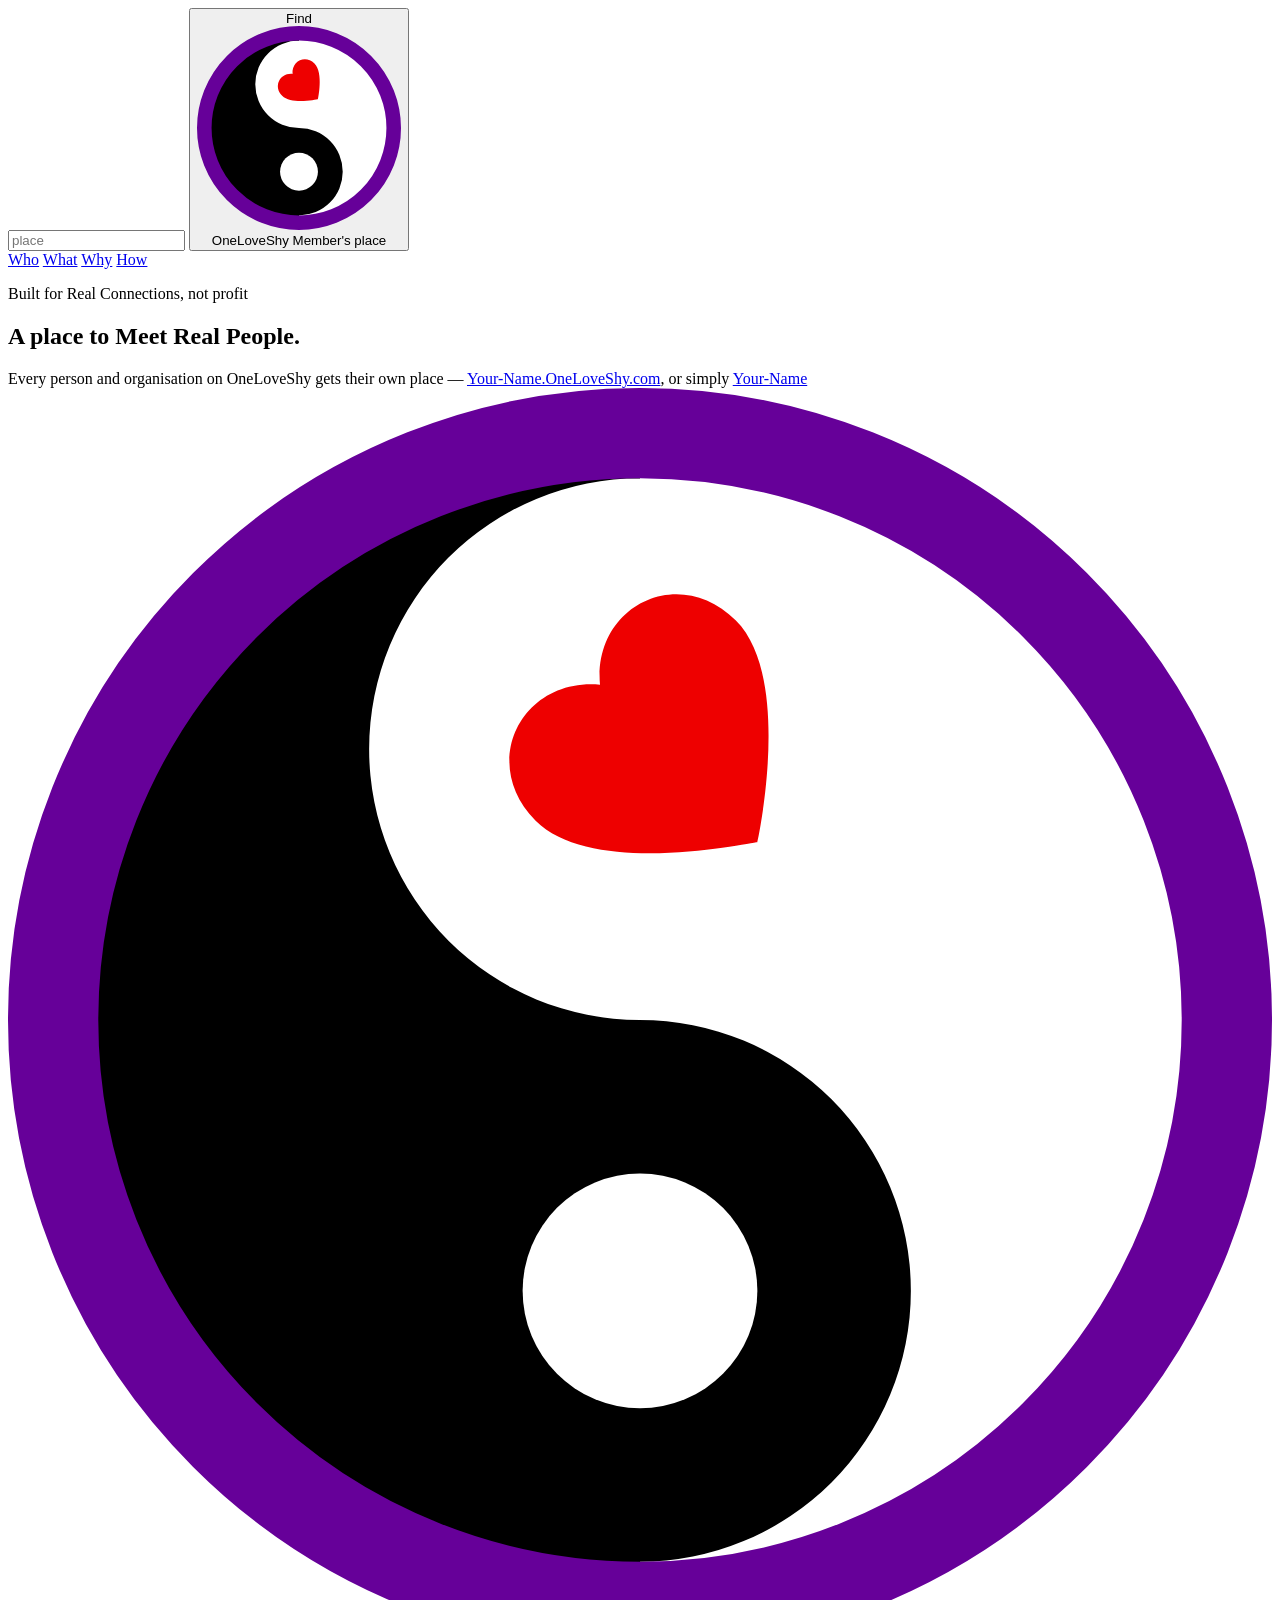
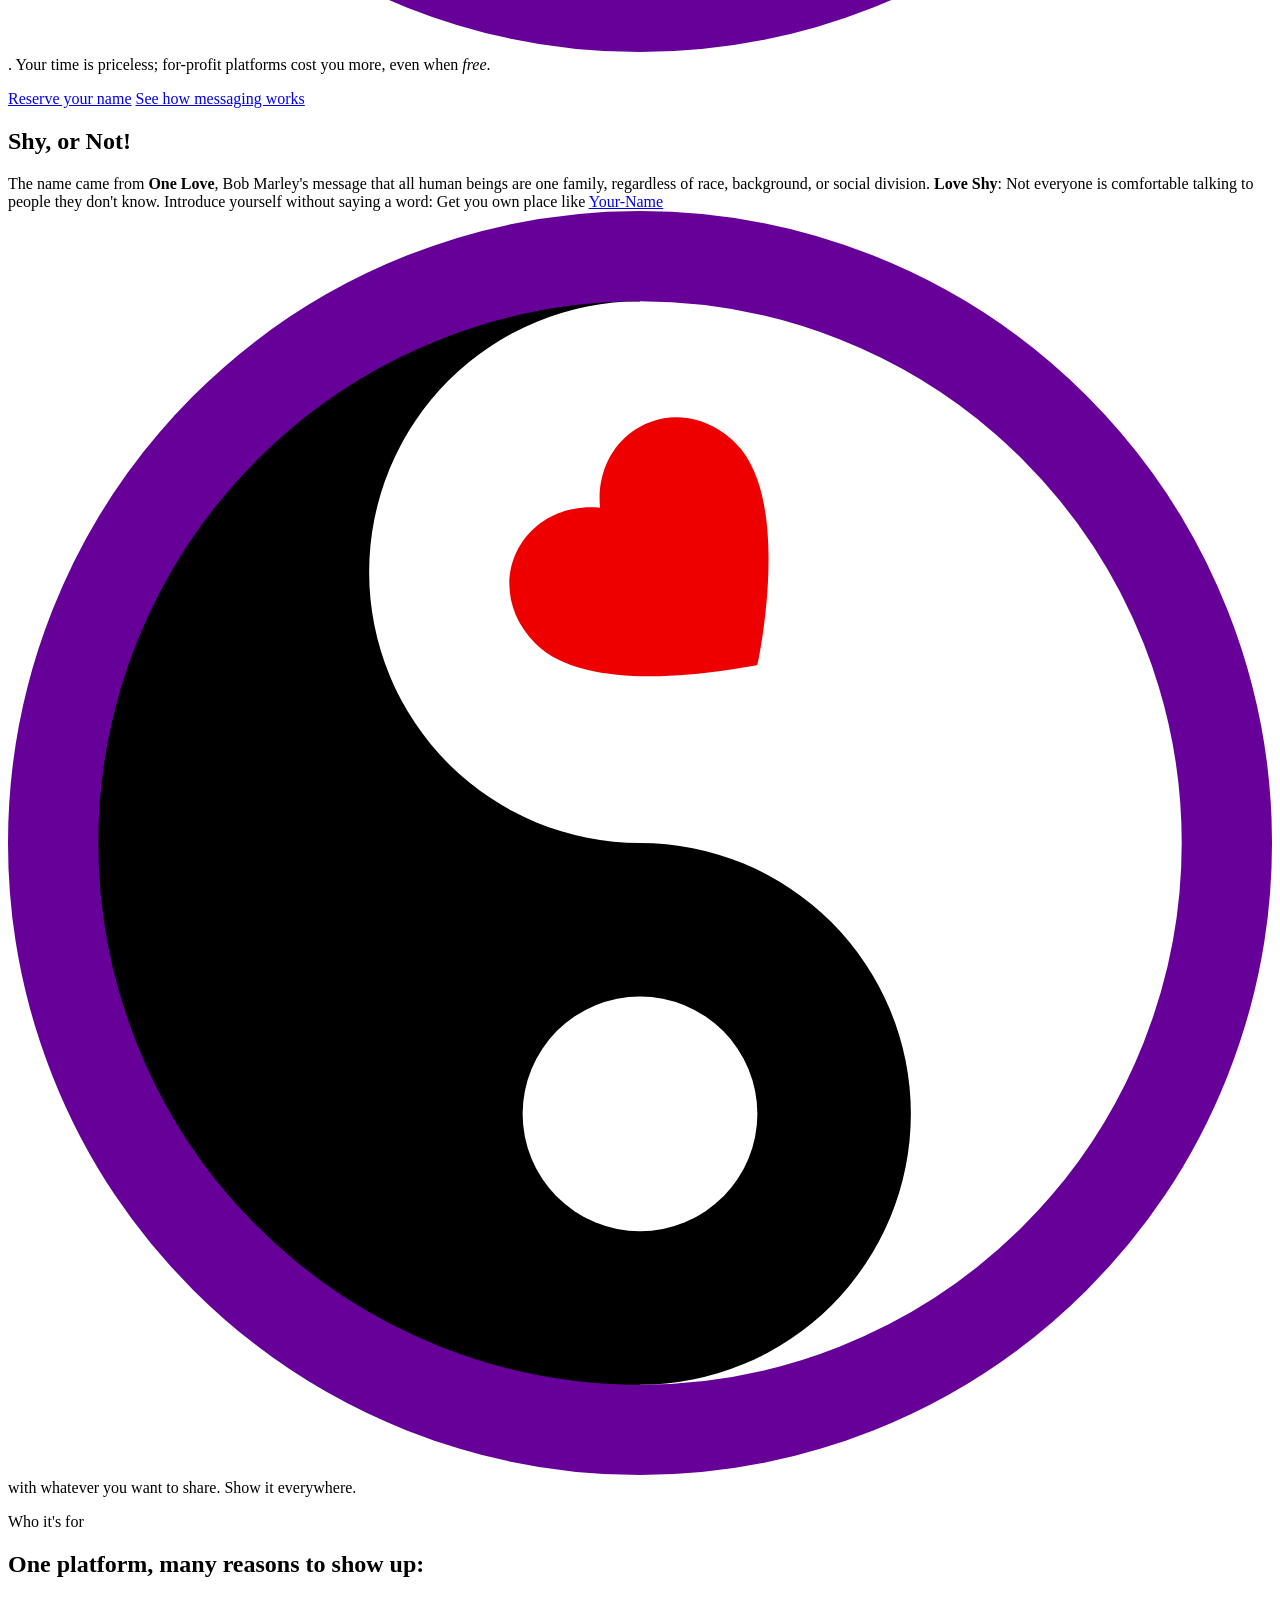
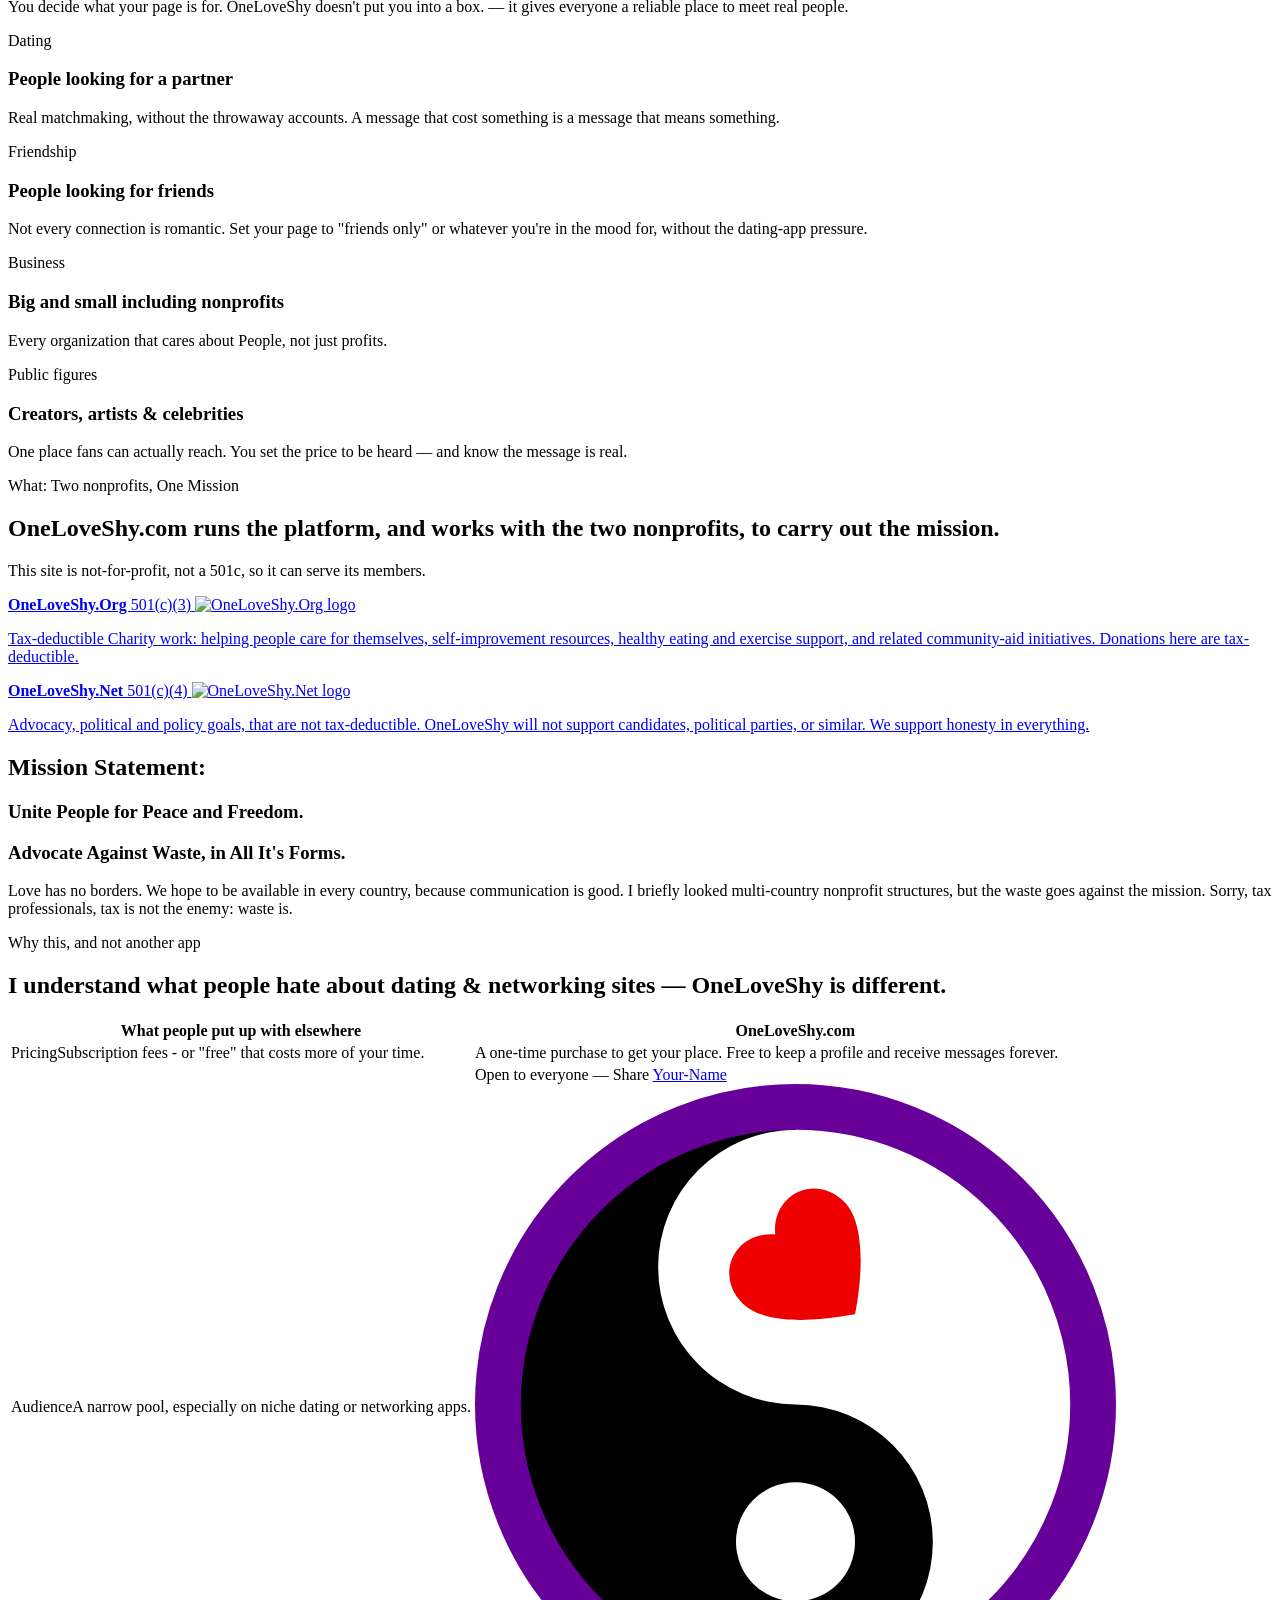
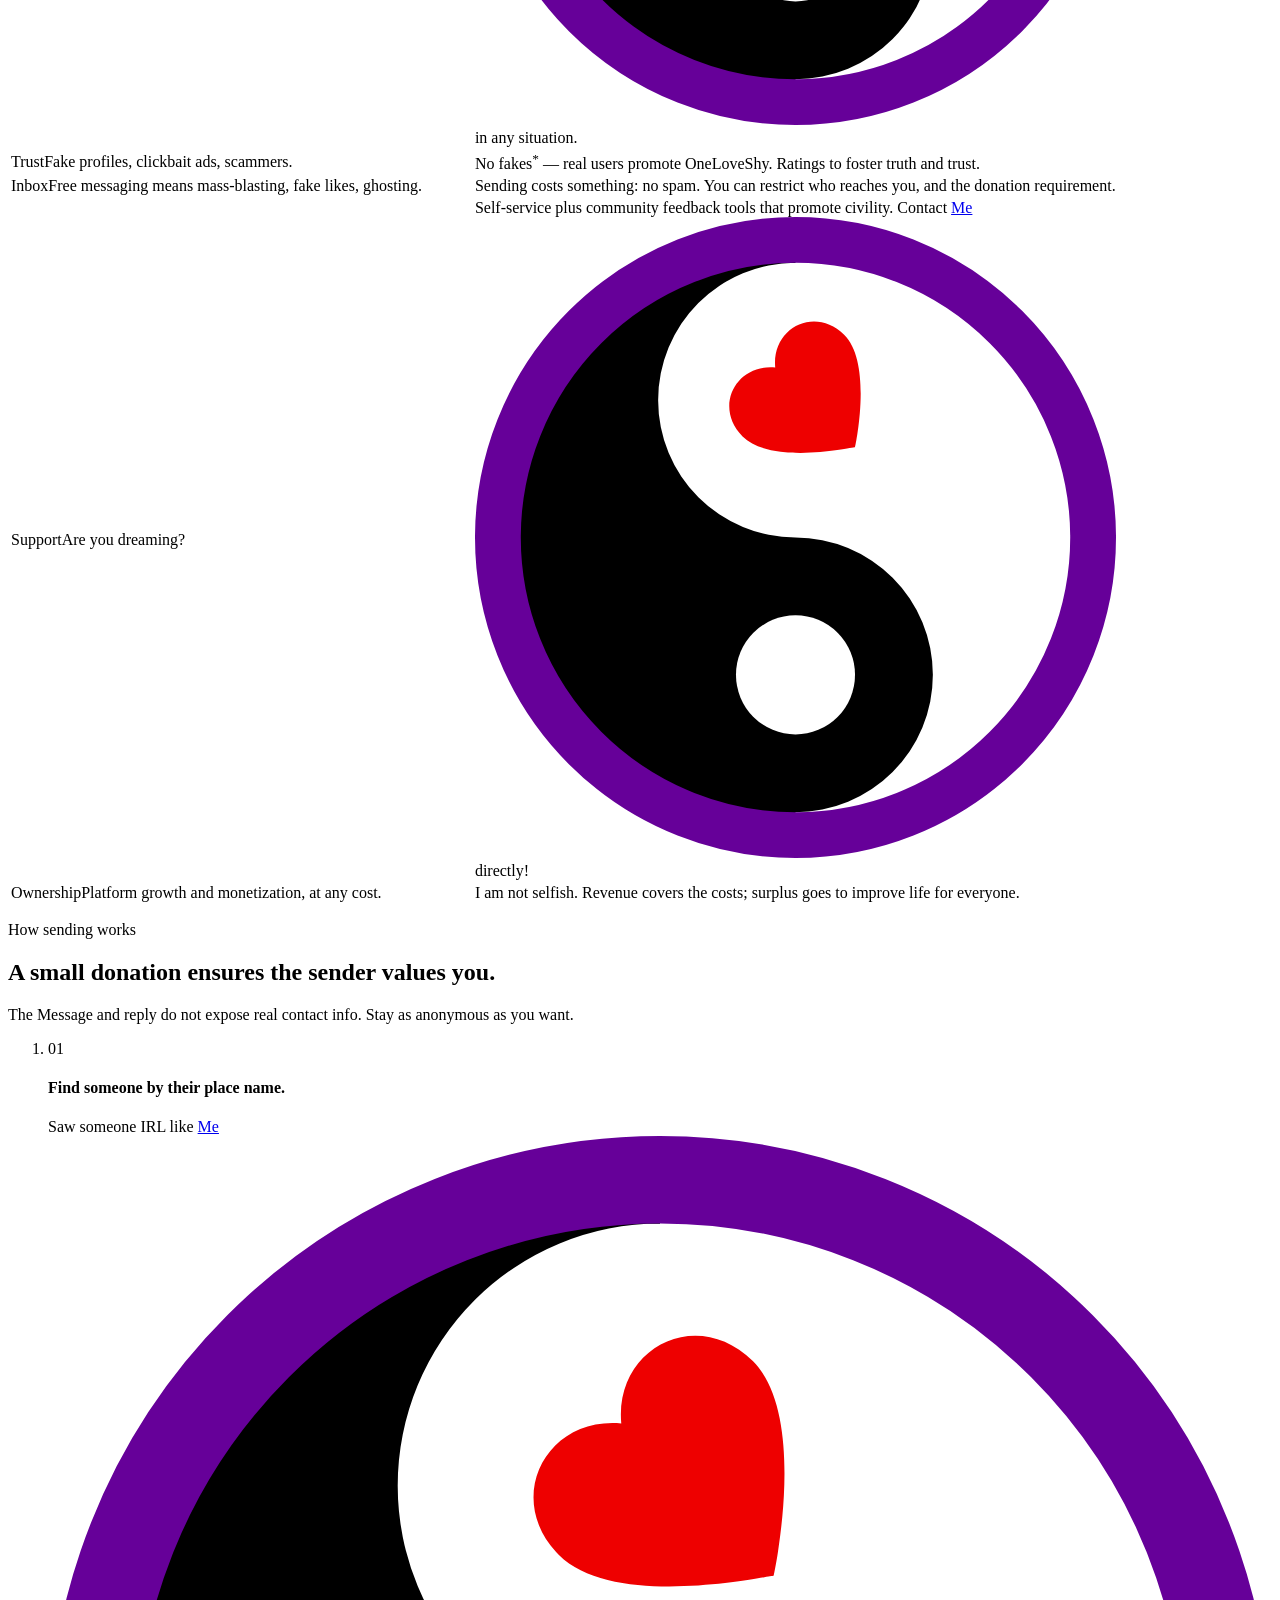
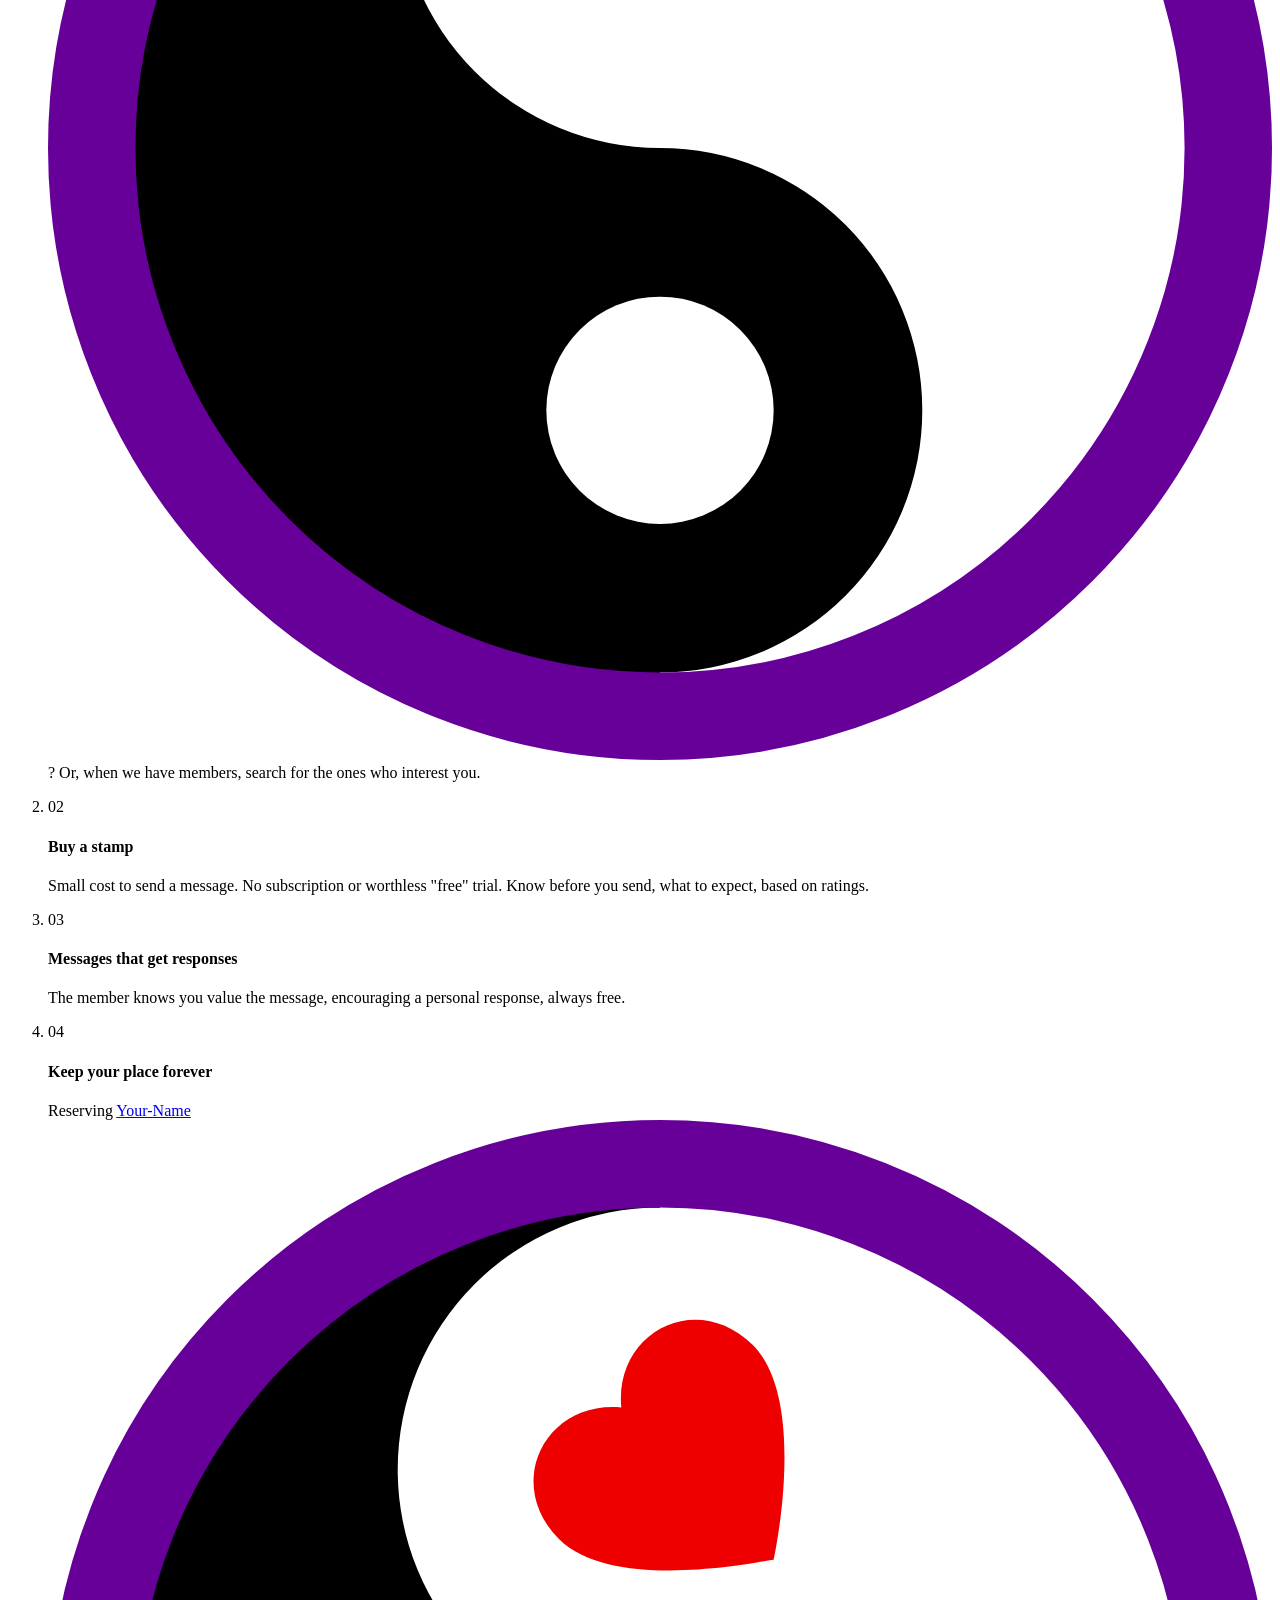
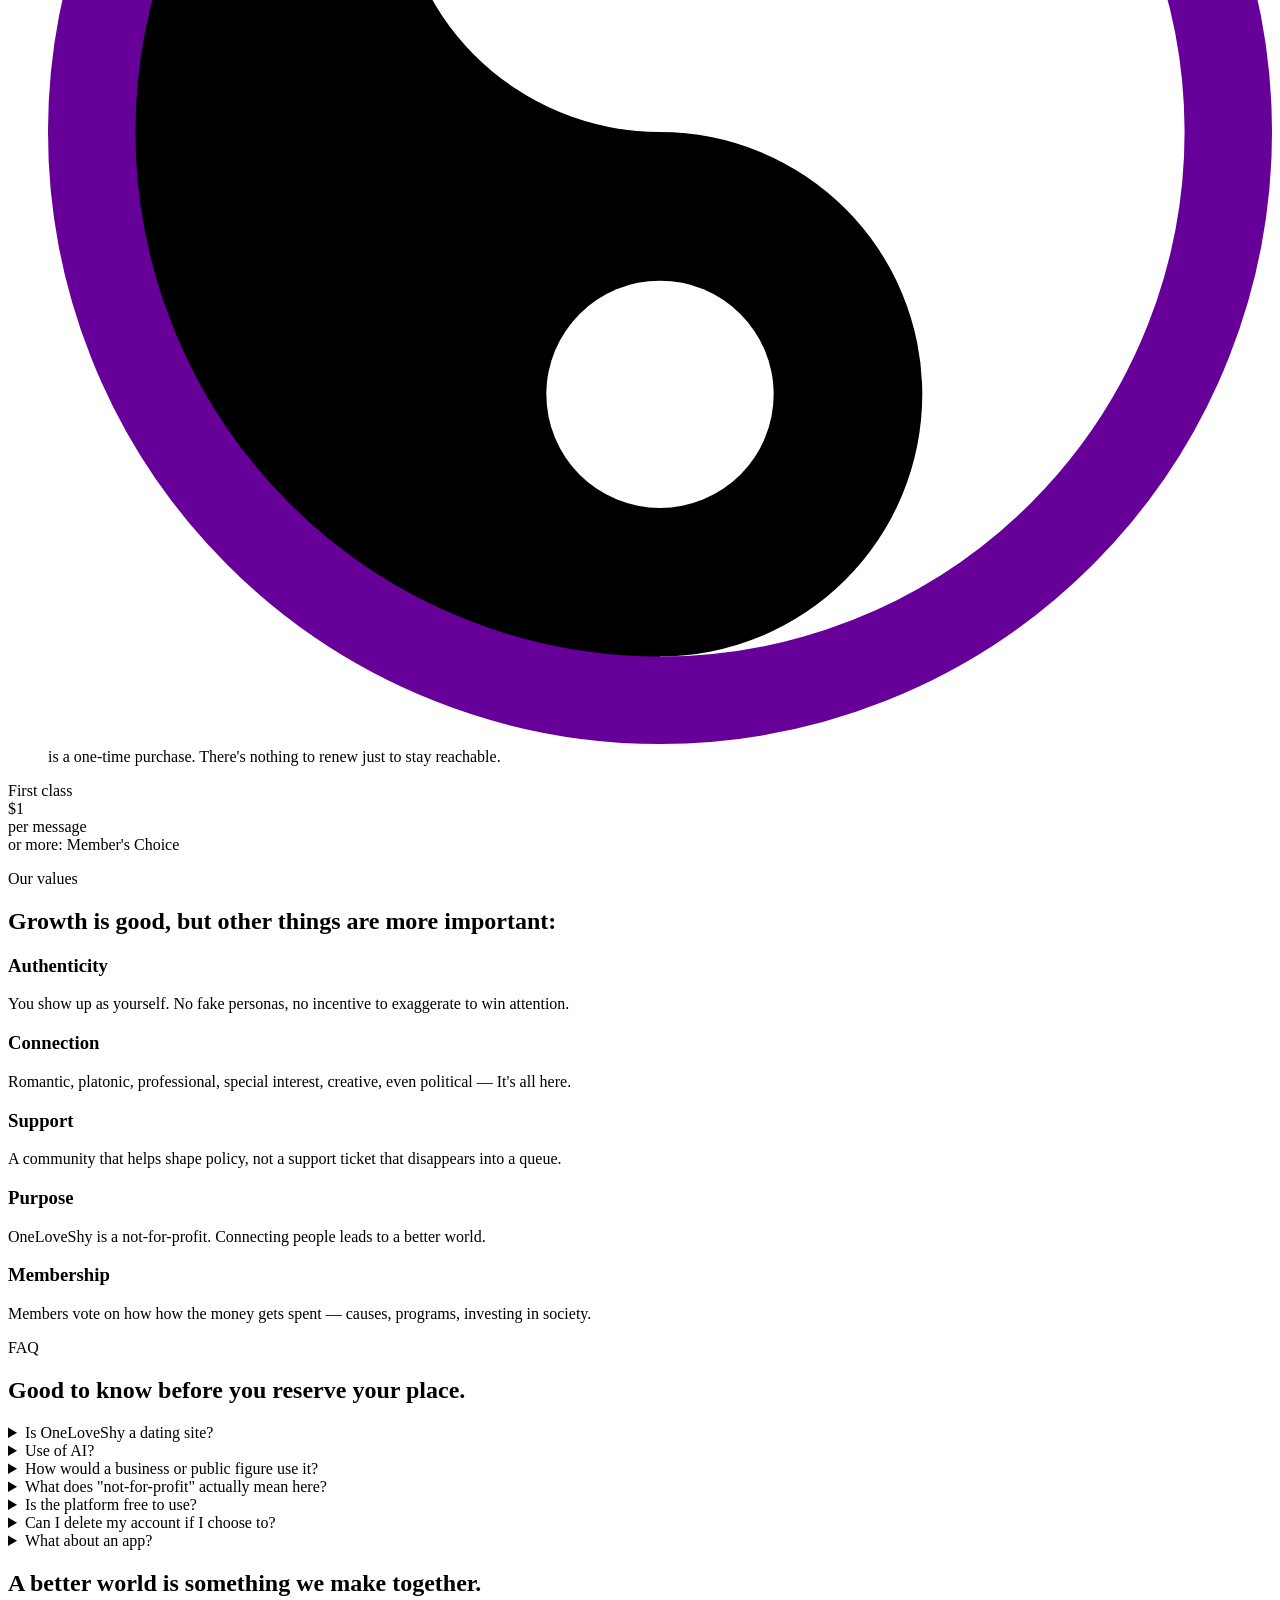
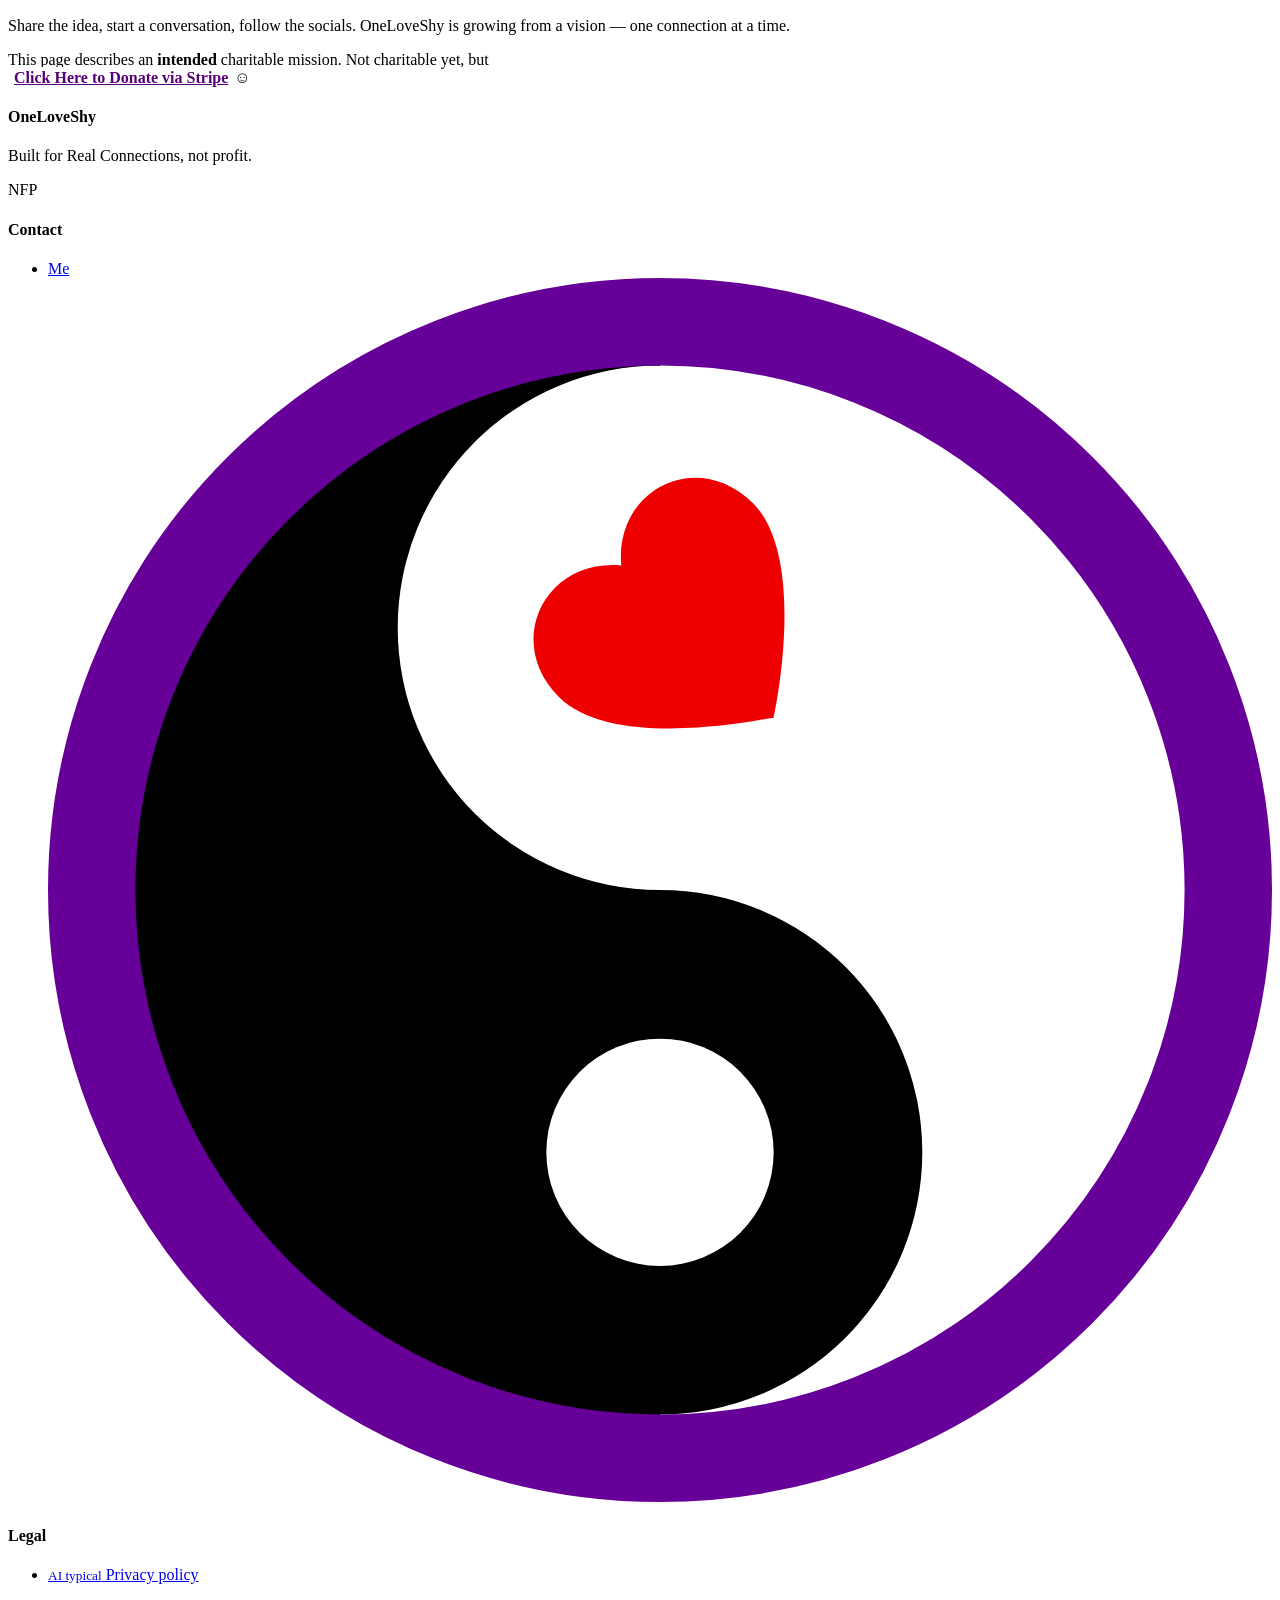
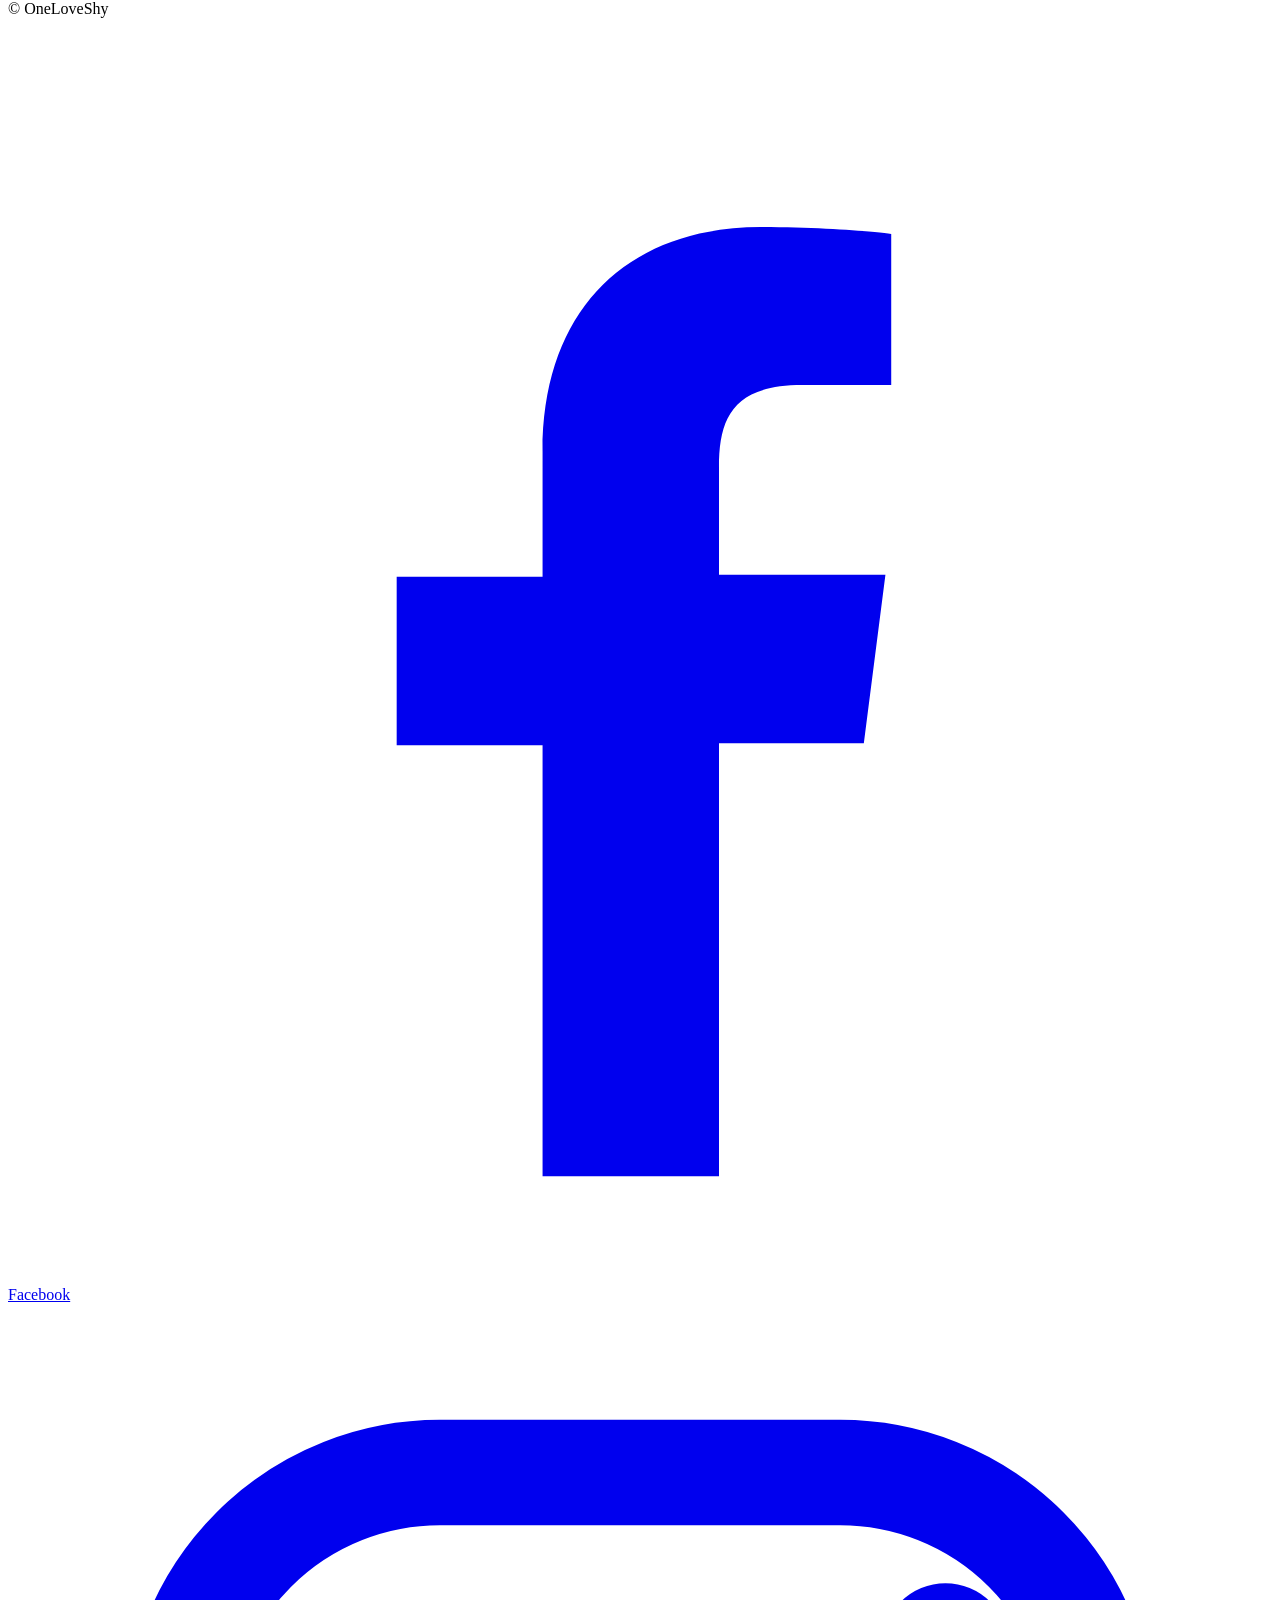
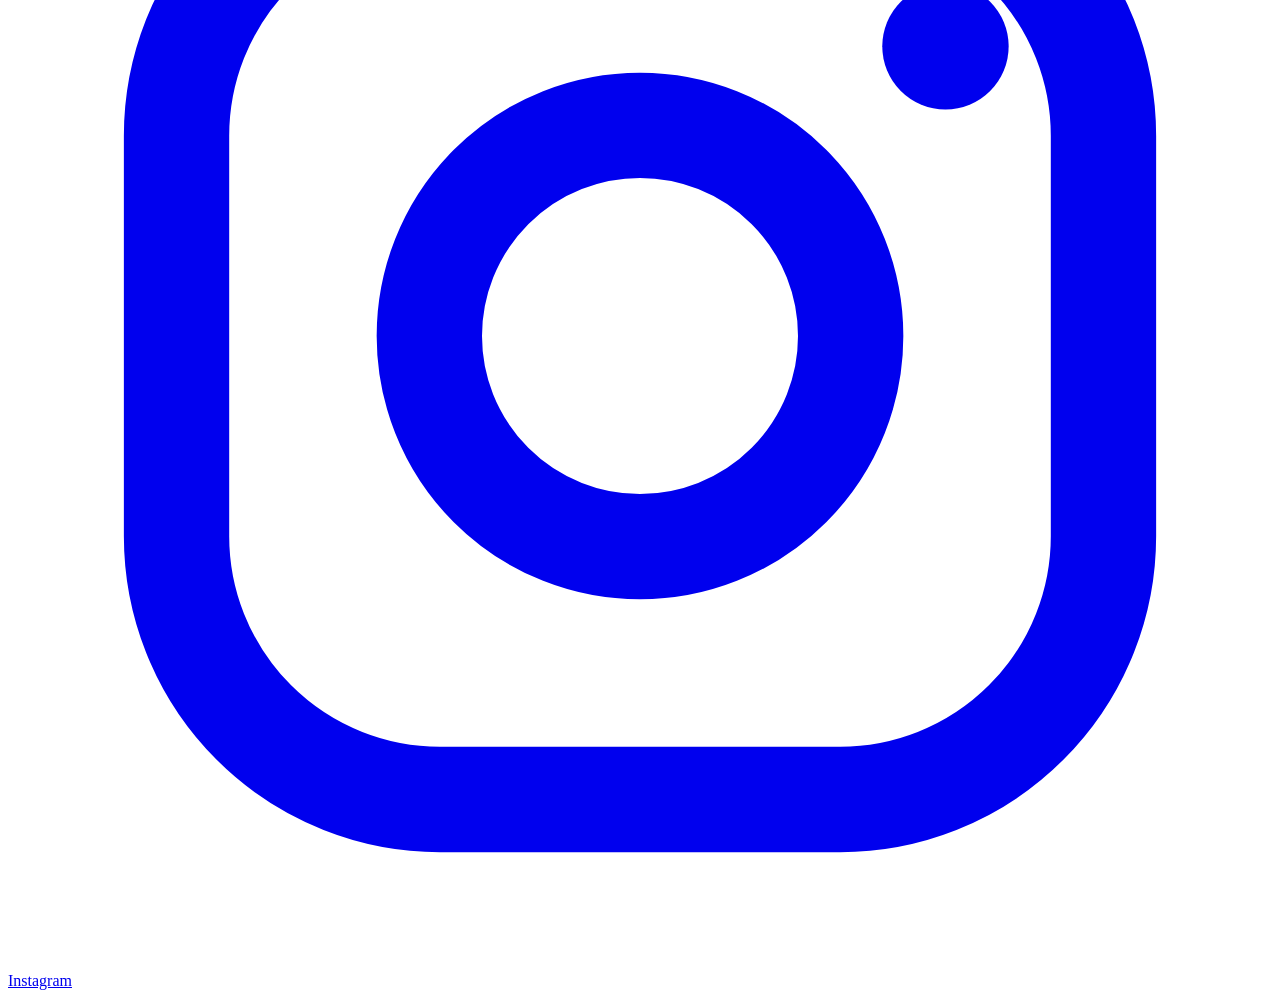
==== commit c6ebd461: "Update OneLoveShy site pages and search experience Co-authored-by: Copilot <223556219+Copilot@users." ====
--- a/index.html
+++ b/index.html
@@ -3,740 +3,52 @@
 
 <head>
   <meta charset="UTF-8">
-  <title>OneLoveShy — Everyone has an address. Yours is yours.</title>
+  <title>Meet Real People</title>
   <meta name="viewport" content="width=device-width, initial-scale=1">
-  <meta name="description" content="OneLoveShy is the place everyone can meet, without the fakes and spam bots.">
-  <link rel="icon" type="image/svg+xml" href="favicon.svg">
+  <meta name="description" content="OneLoveShy is the Place Everyone can Meet, without the fakes and scammers.">
+
+  <link rel="icon" href="/favicon.ico" sizes="16x16 32x32 48x48">
+  <link rel="icon" href="/favicon.svg" type="image/svg+xml" sizes="any">
+  <link rel="icon" href="/favicon-48x48.png" type="image/png" sizes="48x48">
+  <link rel="apple-touch-icon" href="/apple-touch-icon.png" sizes="180x180">
+  <link rel="manifest" href="/site.webmanifest">
   <link rel="preconnect" href="https://fonts.googleapis.com">
   <link rel="preconnect" href="https://fonts.gstatic.com" crossorigin>
   <link
     href="https://fonts.googleapis.com/css2?family=Space+Grotesk:wght@400;500;600;700&family=Source+Serif+4:opsz,wght@8..60,400;8..60,500;8..60,600&family=IBM+Plex+Mono:wght@400;500&display=swap"
     rel="stylesheet">
-  <style>
-    :root {
-      --ink: #1B1320;
-      --ink-soft: #46394F;
-      --paper: #F3EEF6;
-      --paper-deep: #E6DCEF;
-      --stamp: #609;
-      --stamp-deep: #46006E;
-      --seal: #C99A3E;
-      --line: rgba(27, 19, 32, 0.16);
-      --white: #FFFFFF;
-      --radius: 4px;
-      --max: 1120px;
+  <link id="site-stylesheet" rel="stylesheet" href="https://oneloveshy.com/style.css?v">
+  <script>
+    if (window.location.protocol === 'file:' ||
+      window.location.hostname === 'localhost' ||
+      window.location.hostname === '127.0.0.1') {
+      document.getElementById('site-stylesheet').href = 'style.css';
     }
-
-    * {
-      box-sizing: border-box;
-    }
-
-    html {
-      scroll-behavior: smooth;
-    }
-
-    @media (prefers-reduced-motion: reduce) {
-      html {
-        scroll-behavior: auto;
-      }
-
-      * {
-        animation-duration: 0.001ms !important;
-        transition-duration: 0.001ms !important;
-      }
-    }
-
-    body {
-      margin: 0;
-      background: var(--paper);
-      color: var(--ink);
-      font-family: 'Source Serif 4', Georgia, serif;
-      font-size: 17px;
-      line-height: 1.6;
-    }
-
-    h1,
-    h2,
-    h3,
-    .display {
-      font-family: 'Space Grotesk', Arial, sans-serif;
-      font-weight: 600;
-      letter-spacing: -0.01em;
-      margin: 0;
-      color: var(--ink);
-    }
-
-    .mono {
-      font-family: 'IBM Plex Mono', monospace;
-      letter-spacing: 0.02em;
-    }
-
-    a {
-      color: inherit;
-      text-decoration: none;
-    }
-
-    .wrap {
-      max-width: var(--max);
-      margin: 0 auto;
-      padding: 0 28px;
-    }
-
-    img,
-    svg {
-      display: block;
-      max-width: 100%;
-    }
-
-    /* skip link */
-    .skip {
-      position: absolute;
-      left: -999px;
-      top: 0;
-      background: var(--ink);
-      color: var(--white);
-      padding: 10px 16px;
-      z-index: 200;
-    }
-
-    .skip:focus {
-      left: 12px;
-      top: 12px;
-    }
-
-    :focus-visible {
-      outline: 3px solid var(--stamp);
-      outline-offset: 2px;
-    }
-
-    /* ===== HEADER ===== */
-    header.site {
-      position: sticky;
-      top: 0;
-      z-index: 100;
-      background: rgba(242, 238, 226, 0.92);
-      backdrop-filter: blur(6px);
-      border-bottom: 1px solid var(--line);
-    }
-
-    .nav {
-      display: flex;
-      align-items: center;
-      justify-content: space-between;
-      padding: 16px 28px;
-    }
-
-    .brand {
-      display: flex;
-      align-items: center;
-      gap: 10px;
-    }
-
-    .brand .mark {
-      width: 24px;
-      height: 24px;
-      flex-shrink: 0;
-      display: block;
-    }
-
-    .brand-name {
-      font-size: 1.15rem;
-      font-weight: 700;
-    }
-
-    nav.links {
-      display: flex;
-      gap: 28px;
-      align-items: center;
-    }
-
-    nav.links a {
-      font-size: 0.95rem;
-      font-family: 'Space Grotesk', sans-serif;
-      color: var(--ink-soft);
-    }
-
-    nav.links a:hover {
-      color: var(--stamp);
-    }
-
-    .btn {
-      font-family: 'Space Grotesk', sans-serif;
-      font-weight: 600;
-      font-size: 0.92rem;
-      padding: 10px 20px;
-      border-radius: var(--radius);
-      border: 1.5px solid var(--ink);
-      display: inline-block;
-      cursor: pointer;
-      transition: transform .15s ease, background .15s ease, color .15s ease;
-    }
-
-    .btn-primary {
-      background: var(--ink);
-      color: var(--white);
-    }
-
-    .btn-primary:hover {
-      background: var(--stamp);
-      border-color: var(--stamp);
-      transform: translateY(-1px);
-    }
-
-    .btn-ghost {
-      background: transparent;
-      color: var(--ink);
-    }
-
-    .btn-ghost:hover {
-      background: var(--ink);
-      color: var(--white);
-    }
-
-
-    @media (max-width:780px) {
-
-      nav.links {
-        position: static;
-        inset: auto;
-        background: transparent;
-        flex-direction: row;
-        flex-wrap: wrap;
-        align-items: center;
-        padding: 0;
-        transform: none;
-        transition: none;
-        gap: 14px;
-        border-top: none;
-      }
-
-    }
-
-    /* ===== HERO ===== */
-    .hero {
-      padding: 72px 0 56px;
-      position: relative;
-      overflow: hidden;
-    }
-
-    .stripe {
-      position: absolute;
-      left: 0;
-      right: 0;
-      height: 10px;
-      background: repeating-linear-gradient(45deg, var(--stamp) 0 14px, var(--seal) 14px 28px, var(--paper) 28px 34px);
-      opacity: 0.9;
-    }
-
-    .stripe.top {
-      top: 0;
-    }
-
-    .eyebrow {
-      font-family: 'IBM Plex Mono', monospace;
-      font-size: 0.8rem;
-      text-transform: uppercase;
-      letter-spacing: 0.12em;
-      color: var(--stamp-deep);
-      margin-bottom: 18px;
-      display: flex;
-      align-items: center;
-      gap: 8px;
-    }
-
-    .eyebrow::before {
-      content: "●";
-      font-size: 0.6rem;
-    }
-
-    .hero h1 {
-      font-size: clamp(2.1rem, 4.6vw, 3.4rem);
-      line-height: 1.08;
-      max-width: 18ch;
-    }
-
-    .hero .lede {
-      margin-top: 20px;
-      font-size: 1.15rem;
-      max-width: 46ch;
-      color: var(--ink-soft);
-    }
-
-    .hero .cta-row {
-      margin-top: 30px;
-      display: flex;
-      gap: 14px;
-      flex-wrap: wrap;
-    }
-
-    .address-mock {
-      margin-top: 48px;
-      background: var(--white);
-      border: 1.5px solid var(--ink);
-      border-radius: 8px;
-      max-width: 560px;
-      box-shadow: 6px 6px 0 var(--ink);
-    }
-
-    .address-bar-top {
-      display: flex;
-      gap: 6px;
-      padding: 10px 14px;
-      border-bottom: 1px solid var(--line);
-    }
-
-    .address-bar-top span {
-      width: 9px;
-      height: 9px;
-      border-radius: 50%;
-      background: var(--line);
-    }
-
-    .address-bar {
-      display: flex;
-      align-items: center;
-      gap: 10px;
-      padding: 16px 18px;
-    }
-
-    .address-bar .lock {
-      color: var(--ink-soft);
-      font-size: 0.9rem;
-    }
-
-    #address-text {
-      font-family: 'IBM Plex Mono', monospace;
-      font-size: 1.02rem;
-      color: var(--ink);
-    }
-
-    #address-text .who {
-      color: var(--stamp-deep);
-      font-weight: 500;
-    }
-
-    .address-tag {
-      padding: 14px 18px;
-      border-top: 1px dashed var(--line);
-      font-family: 'IBM Plex Mono', monospace;
-      font-size: 0.82rem;
-      color: var(--ink-soft);
-    }
-
-    /* ===== SECTION shells ===== */
-    section {
-      padding: 72px 0;
-    }
-
-    .section-head {
-      max-width: 62ch;
-      margin-bottom: 44px;
-    }
-
-    .section-head .eyebrow {
-      margin-bottom: 14px;
-    }
-
-    .section-head h2 {
-      font-size: clamp(1.6rem, 3vw, 2.2rem);
-      line-height: 1.15;
-    }
-
-    .section-head p {
-      margin-top: 14px;
-      color: var(--ink-soft);
-      font-size: 1.05rem;
-    }
-
-    .alt {
-      background: var(--white);
-      border-top: 1px solid var(--line);
-      border-bottom: 1px solid var(--line);
-    }
-
-    /* ===== AUDIENCE CARDS ===== */
-    .audience-grid {
-      display: grid;
-      grid-template-columns: repeat(4, 1fr);
-      gap: 18px;
-    }
-
-    @media (max-width:980px) {
-      .audience-grid {
-        grid-template-columns: repeat(2, 1fr);
-      }
-    }
-
-    @media (max-width:560px) {
-      .audience-grid {
-        grid-template-columns: 1fr;
-      }
-    }
-
-    .acard {
-      background: var(--paper);
-      border: 1.5px solid var(--ink);
-      border-radius: 6px;
-      padding: 24px 20px;
-      position: relative;
-    }
-
-    .acard .tag {
-      font-family: 'IBM Plex Mono', monospace;
-      font-size: 0.72rem;
-      text-transform: uppercase;
-      color: var(--white);
-      background: var(--ink);
-      display: inline-block;
-      padding: 3px 8px;
-      border-radius: 3px;
-      margin-bottom: 14px;
-    }
-
-    .acard h3 {
-      font-size: 1.08rem;
-      margin-bottom: 8px;
-    }
-
-    .acard p {
-      font-size: 0.95rem;
-      color: var(--ink-soft);
-      margin: 0;
-    }
-
-    /* ===== HOW IT WORKS / STAMP ===== */
-    .how-grid {
-      display: grid;
-      grid-template-columns: 1.1fr 0.9fr;
-      gap: 56px;
-      align-items: center;
-    }
-
-    @media (max-width:880px) {
-      .how-grid {
-        grid-template-columns: 1fr;
-      }
-    }
-
-    .steps {
-      list-style: none;
-      margin: 0;
-      padding: 0;
-    }
-
-    .steps li {
-      display: flex;
-      gap: 16px;
-      padding: 18px 0;
-      border-top: 1px solid var(--line);
-    }
-
-    .steps li:first-child {
-      border-top: none;
-    }
-
-    .steps .num {
-      font-family: 'IBM Plex Mono', monospace;
-      color: var(--stamp-deep);
-      font-weight: 500;
-      flex-shrink: 0;
-      width: 2ch;
-    }
-
-    .steps h4 {
-      font-family: 'Space Grotesk', sans-serif;
-      font-weight: 600;
-      font-size: 1.02rem;
-      margin-bottom: 4px;
-    }
-
-    .steps p {
-      margin: 0;
-      color: var(--ink-soft);
-      font-size: 0.96rem;
-    }
-
-    .stamp-display {
-      display: flex;
-      justify-content: center;
-    }
-
-    .stamp {
-      width: 230px;
-      padding: 30px 18px;
-      background: var(--stamp);
-      color: var(--white);
-      text-align: center;
-      border: 3px dashed var(--paper);
-      outline: 3px dashed var(--ink);
-      outline-offset: 7px;
-      border-radius: 2px;
-      transform: rotate(-3deg);
-    }
-
-    .stamp .small {
-      font-family: 'IBM Plex Mono', monospace;
-      font-size: 0.7rem;
-      letter-spacing: 0.1em;
-      text-transform: uppercase;
-      opacity: 0.85;
-    }
-
-    .stamp .price {
-      font-family: 'Space Grotesk', sans-serif;
-      font-size: 2.1rem;
-      font-weight: 700;
-      margin: 6px 0;
-    }
-
-    .stamp .note {
-      font-size: 0.78rem;
-      opacity: 0.9;
-    }
-
-    /* ===== COMPARISON TABLE ===== */
-    table.compare {
-      width: 100%;
-      border-collapse: collapse;
-      margin-top: 8px;
-      font-size: 0.95rem;
-    }
-
-    table.compare th,
-    table.compare td {
-      border: 1px solid var(--line);
-      padding: 14px 16px;
-      text-align: left;
-      vertical-align: top;
-    }
-
-    table.compare thead th {
-      font-family: 'Space Grotesk', sans-serif;
-      background: var(--ink);
-      color: var(--white);
-      font-weight: 600;
-    }
-
-    table.compare td.them {
-      color: var(--ink-soft);
-    }
-
-    table.compare td.us {
-      background: var(--white);
-      font-weight: 500;
-    }
-
-    table.compare .label {
-      font-family: 'IBM Plex Mono', monospace;
-      font-size: 0.78rem;
-      text-transform: uppercase;
-      color: var(--stamp-deep);
-      display: block;
-      margin-bottom: 4px;
-    }
-
-    /* ===== VALUES ===== */
-    .values-grid {
-      display: grid;
-      grid-template-columns: repeat(auto-fit, minmax(220px, 1fr));
-      gap: 24px;
-    }
-
-    @media (max-width:560px) {
-      .values-grid {
-        grid-template-columns: 1fr;
-      }
-    }
-
-    .vcard h3 {
-      font-size: 1.1rem;
-      margin-bottom: 10px;
-      display: flex;
-      align-items: center;
-      gap: 8px;
-    }
-
-    .vcard .dot {
-      width: 8px;
-      height: 8px;
-      background: var(--stamp);
-      border-radius: 50%;
-      flex-shrink: 0;
-    }
-
-    .vcard p {
-      color: var(--ink-soft);
-      font-size: 0.96rem;
-      margin: 0;
-    }
-
-    /* ===== FAQ ===== */
-    .faq-item {
-      border-top: 1px solid var(--line);
-      padding: 20px 0;
-    }
-
-    .faq-item:first-of-type {
-      border-top: none;
-    }
-
-    .faq-item summary {
-      cursor: pointer;
-      font-family: 'Space Grotesk', sans-serif;
-      font-weight: 600;
-      font-size: 1.04rem;
-      list-style: none;
-      display: flex;
-      justify-content: space-between;
-      align-items: center;
-    }
-
-    .faq-item summary::-webkit-details-marker {
-      display: none;
-    }
-
-    .faq-item summary::after {
-      content: "+";
-      font-size: 1.4rem;
-      color: var(--stamp-deep);
-      font-family: 'Space Grotesk', sans-serif;
-    }
-
-    .faq-item[open] summary::after {
-      content: "–";
-    }
-
-    .faq-item p {
-      margin-top: 14px;
-      color: var(--ink-soft);
-    }
-
-    /* ===== FINAL CTA ===== */
-    .final-cta {
-      text-align: center;
-      padding: 64px 28px;
-      background: var(--ink);
-      color: var(--white);
-      border-radius: 10px;
-      margin: 0 28px;
-    }
-
-    .final-cta h2 {
-      color: var(--white);
-      font-size: clamp(1.6rem, 3.4vw, 2.3rem);
-      max-width: 30ch;
-      margin: 0 auto;
-    }
-
-    .final-cta p {
-      color: #D8D8CC;
-      margin-top: 14px;
-    }
-
-    .final-cta .btn-primary {
-      background: var(--stamp);
-      border-color: var(--stamp);
-      margin-top: 24px;
-    }
-
-    .final-cta .btn-primary:hover {
-      background: var(--seal);
-      border-color: var(--seal);
-    }
-
-    /* ===== FOOTER ===== */
-    footer {
-      padding: 56px 0 32px;
-      font-size: 0.9rem;
-      color: var(--ink-soft);
-    }
-
-    .foot-grid {
-      display: grid;
-      grid-template-columns: 1.2fr 1fr 1fr 1fr 1fr;
-      gap: 32px;
-    }
-
-    @media (max-width:980px) {
-      .foot-grid {
-        grid-template-columns: 1fr 1fr 1fr;
-      }
-    }
-
-    @media (max-width:780px) {
-      .foot-grid {
-        grid-template-columns: 1fr 1fr;
-      }
-    }
-
-    @media (max-width:480px) {
-      .foot-grid {
-        grid-template-columns: 1fr;
-      }
-    }
-
-    footer h4 {
-      font-family: 'Space Grotesk', sans-serif;
-      font-size: 0.85rem;
-      text-transform: uppercase;
-      letter-spacing: 0.06em;
-      color: var(--ink);
-      margin-bottom: 14px;
-    }
-
-    footer ul {
-      list-style: none;
-      padding: 0;
-      margin: 0;
-      display: flex;
-      flex-direction: column;
-      gap: 9px;
-    }
-
-    footer a:hover {
-      color: var(--stamp-deep);
-    }
-
-    .nfp-badge {
-      display: inline-block;
-      margin-top: 10px;
-      font-family: 'IBM Plex Mono', monospace;
-      font-size: 0.72rem;
-      border: 1px solid var(--ink);
-      padding: 3px 8px;
-      border-radius: 3px;
-    }
-
-    .foot-bottom {
-      margin-top: 40px;
-      padding-top: 20px;
-      border-top: 1px solid var(--line);
-      display: flex;
-      justify-content: space-between;
-      flex-wrap: wrap;
-      gap: 10px;
-      font-size: 0.82rem;
-    }
-  </style>
+  </script>
+  <script type="application/ld+json">
+{
+  "@context":"https://schema.org",
+  "@type":"Organization",
+  "name":"OneLoveShy",
+  "url":"https://oneloveshy.com",
+  "logo":"https://oneloveshy.com/apple-touch-icon.png"
+}
+</script>
 </head>
 
 <body>
-  <a href="#main" class="skip">Skip to main content</a>
 
   <header class="site">
     <div class="nav wrap">
-      <div class="brand">
-        <svg class="mark" xmlns="http://www.w3.org/2000/svg" viewBox="0 0 14 14">
-          <circle cx="7" cy="7" r="6.5" fill="black" />
-          <path d="M7,13.5 A6.5,6.5 0 0 0 7,0.5 m0,0.5 A3,3 0 0 0 7,7 A3,3 0 0 1 7,13 Z" fill="white" />
-          <circle cx="7" cy="10" r="1" fill="white" />
-          <path d="M7,3.1 C6.5,2.5 5.6,2.8 5.6,3.6 C5.6,4.4 7,5.3 7,5.3 C7,5.3 8.4,4.4 8.4,3.6 C8.4,2.8 7.5,2.5 7,3.1 Z"
-            fill="#e00" transform="rotate(-45 7 4)" />
-          <circle cx="7" cy="7" r="6.5" fill="none" stroke="#609" stroke-width="1" />
-        </svg>
-        <span class="brand-name">OneLoveShy</span>
-      </div>
-   
+      <form class="place-search" action="find.html" method="get" role="search" data-find-form>
+        <input type="search" name="q" placeholder="place" aria-label="Find a place" autocomplete="off">
+        <button class="msg-btn" type="submit" aria-label="Find a place">
+          <span class="msg-top">Find</span>
+          <span class="marked-name fontp"><img src="favicon.svg" alt="">OneLoveShy</span>
+          <span class="msg-bottom">Member's place</span>
+        </button>
+      </form>
+
       <nav class="links" id="navLinks">
         <a href="#who">Who</a>
         <a href="#what">What</a>
@@ -749,19 +61,34 @@
   <main id="main">
 
     <!-- HERO -->
-    <section class="hero" id="what">
+    <section class="hero">
       <div class="stripe top" aria-hidden="true"></div>
-      <div class="wrap">
-        <p class="eyebrow">Built for Real Connections, not profit</p>
-        <h1>A place to meet real people.</h1>
-        <p class="lede">Every person and organisation on OneLoveShy gets their own
-          address — <strong>your_name.oneloveshy.com</strong>. Your time is priceless, don't waste it on "free"
-          platforms. No spammers, time leaches, or fakes<sup>*</sup>.</p>
-        <div class="cta-row">
-          <a href="#join" class="btn btn-primary">Reserve your name</a>
-          <a href="#how" class="btn btn-ghost">See how messaging works</a>
-        </div>
-
+      <div class="wrap hero-grid">
+        <div>
+          <p class="eyebrow">Built for Real Connections, not profit</p>
+          <h1>A place to Meet Real People.</h1>
+          <p class="lede">Every person and organisation on OneLoveShy gets their own
+            place — <a href="https://your-name.oneloveshy.com" target="_blank"><span
+                class="marked-name">Your-Name.OneLoveShy.com</span></a>, or simply <a
+              href="https://your-name.oneloveshy.com" target="_blank"><span class="marked-name">Your-Name<img
+                  src="favicon.svg" alt="OneLoveShy logo"></span></a>.
+            Your time is priceless; for-profit platforms cost you more, even when <i>free</i>.</p>
+          <div class="cta-row">
+            <a href="#join" class="btn btn-primary">Reserve your name</a>
+            <a href="#how" class="btn btn-ghost">See how messaging works</a>
+          </div>
+        </div>
+        <div>
+          <h1>Shy, or Not!</h1>
+          <p class="lede">The name came from <b>One Love</b>, Bob Marley's message that
+            all human beings are one family, regardless of race, background, or social division.
+            <b>Love Shy</b>: Not everyone is comfortable talking to people they don't know.
+            Introduce yourself without saying a word: Get you own place like
+            <a href="https://your-name.oneloveshy.com" target="_blank">
+              <span class="marked-name">Your-Name<img src="favicon.svg" alt="OneLoveShy logo"></span></a>
+            with whatever you want to share. Show it everywhere.
+          </p>
+        </div>
       </div>
       <div class="stripe" style="bottom:0;" aria-hidden="true"></div>
     </section>
@@ -799,9 +126,105 @@
           <div class="acard">
             <span class="tag">Public figures</span>
             <h3>Creators, artists &amp; celebrities</h3>
-            <p>One address fans can actually reach. You set the price to be heard — and know the message is real.</p>
-          </div>
-        </div>
+            <p>One place fans can actually reach. You set the price to be heard — and know the message is real.</p>
+          </div>
+        </div>
+      </div>
+    </section>
+
+    <!-- TWO NONPROFITS -->
+    <section class="alt" id="what">
+      <div class="wrap">
+        <div class="section-head">
+          <p class="eyebrow">What: Two nonprofits, One Mission</p>
+          <h2>OneLoveShy.com runs the platform, and works with the two nonprofits, to carry out the mission.</h2>
+          <p>This site is not-for-profit, not a 501c, so it can serve its members. </p>
+        </div>
+        <div class="audience-grid" style="grid-template-columns:repeat(2,1fr);">
+          <a href="https://oneloveshy.org" target="_blank">
+            <div class="acard">
+              <b>OneLoveShy.Org </b> <span class="tag">501(c)(3)</span> <span class="marked-name"><img
+                  src="https://oneloveshy.org/favicon.svg" alt="OneLoveShy.Org logo"></span>
+              <p>Tax-deductible Charity work: helping people care for themselves, self-improvement resources, healthy
+                eating and exercise support, and related community-aid initiatives. Donations here are tax-deductible.
+              </p>
+            </div>
+          </a>
+          <a href="https://oneloveshy.net" target="_blank">
+            <div class="acard">
+              <b>OneLoveShy.Net </b> <span class="tag">501(c)(4)</span> <span class="marked-name"><img
+                  src="https://oneloveshy.net/favicon.svg" alt="OneLoveShy.Net logo"></span>
+              <p>Advocacy, political and policy goals, that
+                are not tax-deductible. OneLoveShy will not support candidates, political parties, or similar.
+                We support honesty in everything.</p>
+            </div>
+          </a>
+        </div>
+        <div class="section-head">
+          <h2>Mission Statement:</h2>
+          <h3>Unite People for Peace and Freedom.</h3>
+          <h3>Advocate Against Waste, in All It's Forms.</h3>
+
+          <p>Love has no borders. We hope to be available in every country, because communication is good. I briefly
+            looked multi-country nonprofit structures, but the waste goes against the mission. Sorry, tax professionals,
+            tax is not the enemy: waste is.</p>
+        </div>
+      </div>
+    </section>
+
+    <!-- COMPARISON -->
+    <section class="alt" id="why">
+      <div class="wrap">
+        <div class="section-head">
+          <p class="eyebrow">Why this, and not another app</p>
+          <h2>I understand what people hate about dating &amp; networking sites — OneLoveShy is different.</h2>
+        </div>
+        <table class="compare">
+          <thead>
+            <tr>
+              <th>What people put up with elsewhere</th>
+              <th>OneLoveShy.com</th>
+            </tr>
+          </thead>
+          <tbody>
+            <tr>
+              <td class="them"><span class="label">Pricing</span>Subscription fees - or "free" that costs more of your
+                time.</td>
+              <td class="us">A one-time purchase to get your place. Free to keep a profile and receive messages
+                forever.</td>
+            </tr>
+            <tr>
+              <td class="them"><span class="label">Audience</span>A narrow pool, especially on niche dating or
+                networking apps.</td>
+              <td class="us">Open to everyone — Share <a href="https://your-name.oneloveshy.com" target="_blank">
+                  <span class="marked-name">Your-Name<img src="favicon.svg" alt="OneLoveShy logo"></span></a> in any
+                situation.</td>
+            </tr>
+            <tr>
+              <td class="them"><span class="label">Trust</span>Fake profiles, clickbait ads, scammers.
+              </td>
+              <td class="us">No fakes<sup>*</sup> — real users promote OneLoveShy. Ratings to foster truth and trust.
+              </td>
+            </tr>
+            <tr>
+              <td class="them"><span class="label">Inbox</span>Free messaging means mass-blasting, fake likes, ghosting.
+              </td>
+              <td class="us">Sending costs something: no spam. You can restrict who reaches you, and the donation
+                requirement.</td>
+            </tr>
+            <tr>
+              <td class="them"><span class="label">Support</span>Are you dreaming?</td>
+              <td class="us">Self-service plus community feedback tools that promote civility. Contact <a
+                  href="https://me.oneloveshy.com" target="_blank">
+                  <span class="marked-name">Me<img src="favicon.svg" alt="OneLoveShy logo"></span></a> directly!
+              </td>
+            </tr>
+            <tr>
+              <td class="them"><span class="label">Ownership</span>Platform growth and monetization, at any cost.</td>
+              <td class="us">I am not selfish. Revenue covers the costs; surplus goes to improve life for everyone.</td>
+            </tr>
+          </tbody>
+        </table>
       </div>
     </section>
 
@@ -810,15 +233,18 @@
       <div class="wrap">
         <div class="section-head">
           <p class="eyebrow">How sending works</p>
-          <h2>A Message costs a stamp, ensuring the sender values you.</h2>
+          <h2>A small donation ensures the sender values you.</h2>
+          <p>The Message and reply do not expose real contact info. Stay as anonymous as you want.</p>
         </div>
         <div class="how-grid">
           <ol class="steps">
             <li>
               <span class="num mono">01</span>
               <div>
-                <h4>Find someone by their address</h4>
-                <p>Saw someone IRL like me.? Or search for who would like to meet.</p>
+                <h4>Find someone by their place name.</h4>
+                <p>Saw someone IRL like <a href="https://me.oneloveshy.com" target="_blank">
+                    <span class="marked-name">Me<img src="favicon.svg" alt="OneLoveShy logo"></span></a>? Or, when we
+                  have members, search for the ones who interest you.</p>
               </div>
             </li>
             <li>
@@ -833,15 +259,16 @@
               <span class="num mono">03</span>
               <div>
                 <h4>Messages that get responses</h4>
-                <p>The member knows you value the message, encouraging a personal response.</p>
+                <p>The member knows you value the message, encouraging a personal response, always free.</p>
               </div>
             </li>
             <li>
               <span class="num mono">04</span>
               <div>
-                <h4>Keep your address forever</h4>
-                <p>Reserving your_name.oneloveshy.com is a one-time purchase. There's nothing to renew just to stay
-                  reachable<sup>*</sup>.</p>
+                <h4>Keep your place forever</h4>
+                <p>Reserving <a href="https://your-name.oneloveshy.com" target="_blank">
+                    <span class="marked-name">Your-Name<img src="favicon.svg" alt="OneLoveShy logo"></span></a> is a
+                  one-time purchase. There's nothing to renew just to stay reachable.</p>
               </div>
             </li>
           </ol>
@@ -857,57 +284,6 @@
       </div>
     </section>
 
-    <!-- COMPARISON -->
-    <section class="alt" id="why">
-      <div class="wrap">
-        <div class="section-head">
-          <p class="eyebrow">Why this, and not another app</p>
-          <h2>I undersatnd what people hate about dating &amp; networking sites — OneLoveShy is different.</h2>
-        </div>
-        <table class="compare">
-          <thead>
-            <tr>
-              <th>What people put up with elsewhere</th>
-              <th>On OneLoveShy</th>
-            </tr>
-          </thead>
-          <tbody>
-            <tr>
-              <td class="them"><span class="label">Pricing</span>Subscription fees - or "free" that costs more of your
-                time.</td>
-              <td class="us">A one-time purchase to get your place. Free to keep a profile and receive messages
-                forever.</td>
-            </tr>
-            <tr>
-              <td class="them"><span class="label">Audience</span>A narrow pool, especially on niche dating or
-                networking apps.</td>
-              <td class="us">Open to everyone — Share your_name in any situation.</td>
-            </tr>
-            <tr>
-              <td class="them"><span class="label">Trust</span>Fake profiles, clickbait ads, scammers.
-              </td>
-              <td class="us">No ad spend — real users promote OneLoveShy. Ratings to foster truth and trust.</td>
-            </tr>
-            <tr>
-              <td class="them"><span class="label">Inbox</span>Free messaging means mass-blasting, fake likes, ghosting.
-              </td>
-              <td class="us">Sending costs something: no spam. You can restrict who reaches you, and the donation
-                requirement.</td>
-            </tr>
-            <tr>
-              <td class="them"><span class="label">Support</span>Are you dreaming?</td>
-              <td class="us">Self-service plus community feedback tools that promote civility. Contact Me. directly!
-              </td>
-            </tr>
-            <tr>
-              <td class="them"><span class="label">Ownership</span>Platform growth and monetization, at any cost.</td>
-              <td class="us">I am not selfish. Revenue covers the costs; surplus goes to improve life for everyone.</td>
-            </tr>
-          </tbody>
-        </table>
-      </div>
-    </section>
-
     <!-- VALUES -->
     <section id="values">
       <div class="wrap">
@@ -940,48 +316,12 @@
       </div>
     </section>
 
-    <!-- TWO NONPROFITS -->
-    <section class="alt">
-      <div class="wrap">
-        <div class="section-head">
-          <p class="eyebrow">Two nonprofits, one mission</p>
-          <h2>OneLoveShy.com runs the platform. Two affiliated nonprofits carry out the mission.</h2>
-          <p>Where will all this money go?</p>
-        </div>
-        <div class="audience-grid" style="grid-template-columns:repeat(2,1fr);">
-          <div class="acard">
-            <a href="https://oneloveshy.org" target="_blank" rel="noopener">
-              <span class="tag">501(c)(3)</span>
-            <h3>OneLoveShy.org</h3>
-            <p>Our charitable arm: helping others directly, self-improvement resources, healthy eating and exercise
-              support, the Switch program, and related community-aid initiatives. Donations here are tax-deductible.</p>
-          </a></div>
-          <div class="acard">
-            <a href="https://oneloveshy.net" target="_blank" rel="noopener"><span class="tag">501(c)(4)</span>
-            <h3>OneLoveShy.net</h3>
-            <p>Political and policy goals, and broader organizational initiatives that
-            fall outside charitable-only activity. OneLoveShy will not support candidates, policical parties, or similar.
-            We support honesty in everything.</p>
-          </a></div>
-        </div>
-        <div class="section-head">
-          <h2>>mission statement:</h2>
-          <p class="eyebrow"><b>Promote freedom, peace and civility. Advocate against waste, in all it's forms.</b></p>
-          <p>Make Love, not War. Haters are easy to manipulate. The world needs to be united against all indiscriminate (not directed toward military or leadership) killing, the
-            definition of terrorism.</p>
-          <p>Government, Lawyers, Union leaders, Tax accountants - There are too many groups to list, that get richer by making
-            life more difficult.
-          </p>
-        </div>
-      </div>
-    </section>
-
     <!-- FAQ -->
     <section id="faq" class="alt">
       <div class="wrap">
         <div class="section-head">
           <p class="eyebrow">FAQ</p>
-          <h2>Good to know before you reserve a name.</h2>
+          <h2>Good to know before you reserve your place.</h2>
         </div>
 
         <details class="faq-item">
@@ -989,8 +329,14 @@
           <p>No, but trying (and being very disappointed with) a dating site is what sparked the idea.</p>
         </details>
         <details class="faq-item">
+          <summary>Use of AI?</summary>
+          <p>Some of this was generated, but mostly typed, from my mind through my fingers. All member images will have
+            a photo date and note of edits.
+            With enough members' preferences, AI will help you find people you want to meet.</p>
+        </details>
+        <details class="faq-item">
           <summary>How would a business or public figure use it?</summary>
-          <p>Get a clean public place with easy-to-remember address — then promote how you want. 
+          <p>Get a clean easy-to-remember place — then promote how you want.
             Trust-meter rating, because trust is key.
             Even the super-busy can give a little time for someone who has donated to their favorite charity, filtering
             serious messages from noise.</p>
@@ -998,13 +344,15 @@
         <details class="faq-item">
           <summary>What does "not-for-profit" actually mean here?</summary>
           <p>OneLoveShy isn't built to maximize returns for owners or investors. Message fees and name reservations
-            cover hosting, moderation, and development; anything left over goes back into the platform or community
-            causes, not dividends.</p>
+            cover normal expences; anything left over goes back into the platform or community causes, not dividends.
+          </p>
         </details>
         <details class="faq-item">
           <summary>Is the platform free to use?</summary>
-          <p>Browsing is — Joining by reserving your unique address
-            (your_name.oneloveshy.com) is a one-time fee.</p>
+          <p>Browsing is — Joining by reserving your unique place like <a href="https://your-name.oneloveshy.com"
+              target="_blank">
+              <span class="marked-name">Your-Name<img src="favicon.svg" alt="OneLoveShy logo"></span></a> is a one-time
+            fee.</p>
         </details>
         <details class="faq-item">
           <summary>Can I delete my account if I choose to?</summary>
@@ -1012,7 +360,8 @@
         </details>
         <details class="faq-item">
           <summary>What about an app?</summary>
-          <p>No - You have too many.</p>
+          <p>No - You have too many. OneLoveShy uses the message to prevent junk, not to hook you. Members can switch to
+            whatever communication methods they prefer, when they're ready.</p>
         </details>
       </div>
     </section>
@@ -1021,9 +370,17 @@
     <section id="join">
       <div class="wrap">
         <div class="final-cta">
-          <h2>Pre-release, not available yet.</h2>
-          <p>Reserve your_name.oneloveshy.com once. Keep it for as long as you want to be reachable.</p>
-          <a href="#" class="btn btn-primary">Reserve your name</a>
+          <div class="section-head">
+            <h2>A better world is something we make together.</h2>
+            <p>Share the idea, start a conversation, follow the socials. OneLoveShy is growing from a vision — one
+              connection at a
+              time.</p>
+            <p>This page describes an <b>intended</b> charitable mission. Not charitable yet, but<br><a
+                href="https://donate.stripe.com/14AbJ19B86S269ebwz4Ja02"
+                style="background-color: #fff; padding: 2px 6px; border-radius: 4px; font-weight: bold; color: #507;"
+                target="_blank">
+                Click Here to Donate via Stripe</a>☺️</p>
+          </div>
         </div>
       </div>
     </section>
@@ -1035,36 +392,54 @@
       <div class="foot-grid">
         <div>
           <h4>OneLoveShy</h4>
-          <p>An address for every kind of connection — dating, friendship, business, and public life. Built and run as a
-            not-for-profit.</p>
+          <p>Built for Real Connections, not profit.</p>
           <span class="nfp-badge mono">NFP</span>
         </div>
 
         <div>
           <h4>Contact</h4>
           <ul>
-            <li>me.oneloveshy.com</li>
+            <li><a href="https://me.oneloveshy.com" target="_blank">
+                <span class="marked-name">Me<img src="favicon.svg" alt="OneLoveShy logo"></span></a>
+            </li>
           </ul>
         </div>
 
         <div>
           <h4>Legal</h4>
           <ul>
-            <li><a href="/legal-notice">Legal notice</a></li>
-            <li><a href="/privacy">Privacy policy</a></li>
+            <!-- li><a href="/legal-notice">Legal notice</a></li -->
+            <li><a href="/privacy"><small>AI typical</small> Privacy policy</a></li>
           </ul>
         </div>
       </div>
       <div class="foot-bottom">
-        <span>© 2026 OneLoveShy. A not-for-profit project.</span>
-        <span>
-          <a href="https://www.facebook.com/profile.php?id=61591484072872" style="margin-right:14px;">Facebook</a>
-          <a href="https://www.instagram.com/">Instagram</a>
-        </span>
+        <span>© OneLoveShy</span>
+        <div class="social-links">
+          <a class="social-link social-facebook" href="https://www.facebook.com/profile.php?id=61591484072872"
+            target="_blank" rel="noopener noreferrer">
+            <svg class="social-icon" viewBox="0 0 24 24" aria-hidden="true">
+              <path fill="currentColor"
+                d="M13.5 21.95v-8.18h2.75l.41-3.2H13.5V8.53c0-.93.26-1.56 1.58-1.56h1.69V4.1c-.29-.04-1.3-.13-2.48-.13-2.46 0-4.14 1.5-4.14 4.26v2.38H7.38v3.2h2.77v8.18h3.35Z" />
+            </svg>
+            Facebook
+          </a>
+          <a class="social-link social-instagram" href="https://www.instagram.com/oneloveshy.c0m/" target="_blank"
+            rel="noopener noreferrer">
+            <svg class="social-icon" viewBox="0 0 24 24" aria-hidden="true">
+              <rect x="3.2" y="3.2" width="17.6" height="17.6" rx="5" fill="none" stroke="currentColor"
+                stroke-width="2" />
+              <circle cx="12" cy="12" r="4" fill="none" stroke="currentColor" stroke-width="2" />
+              <circle cx="17.8" cy="6.5" r="1.2" fill="currentColor" />
+            </svg>
+            Instagram
+          </a>
+        </div>
       </div>
     </div>
   </footer>
 
+  <script src="find.js"></script>
 </body>
 
-</html>
+</html>
